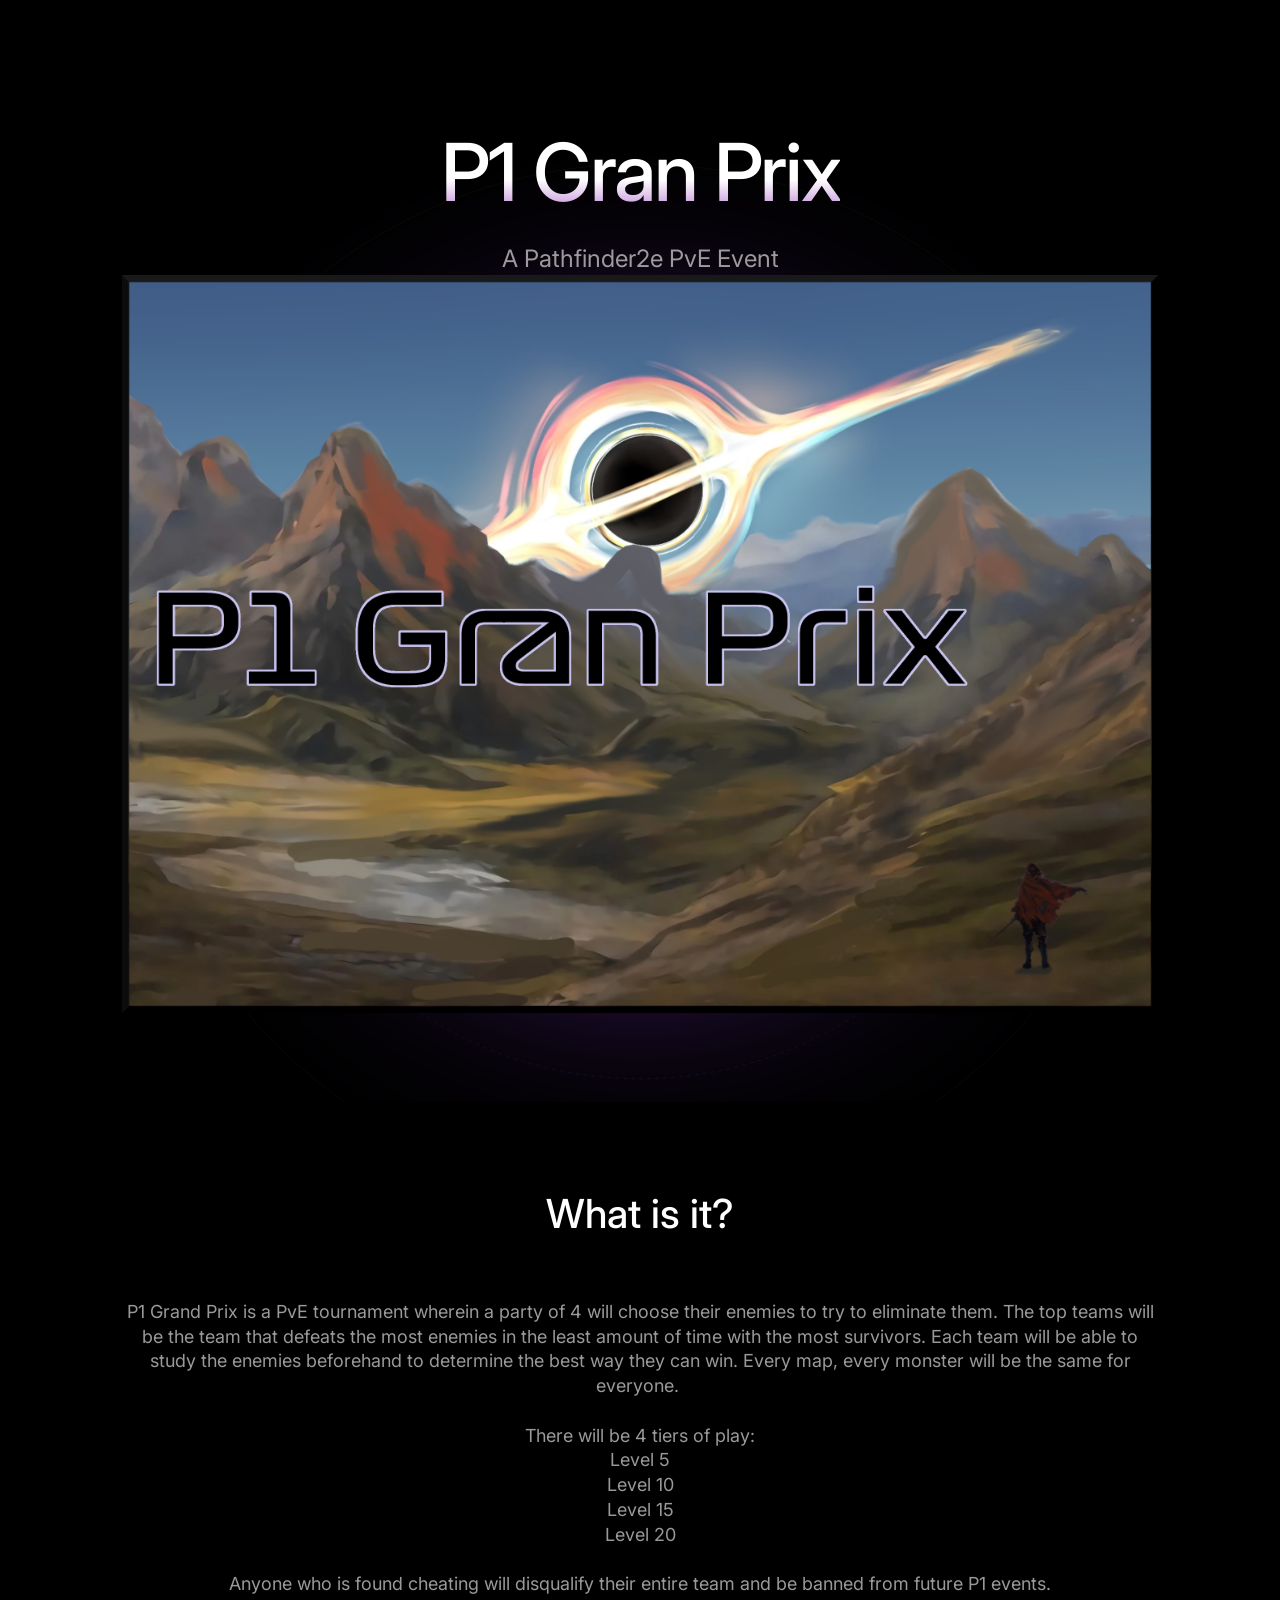
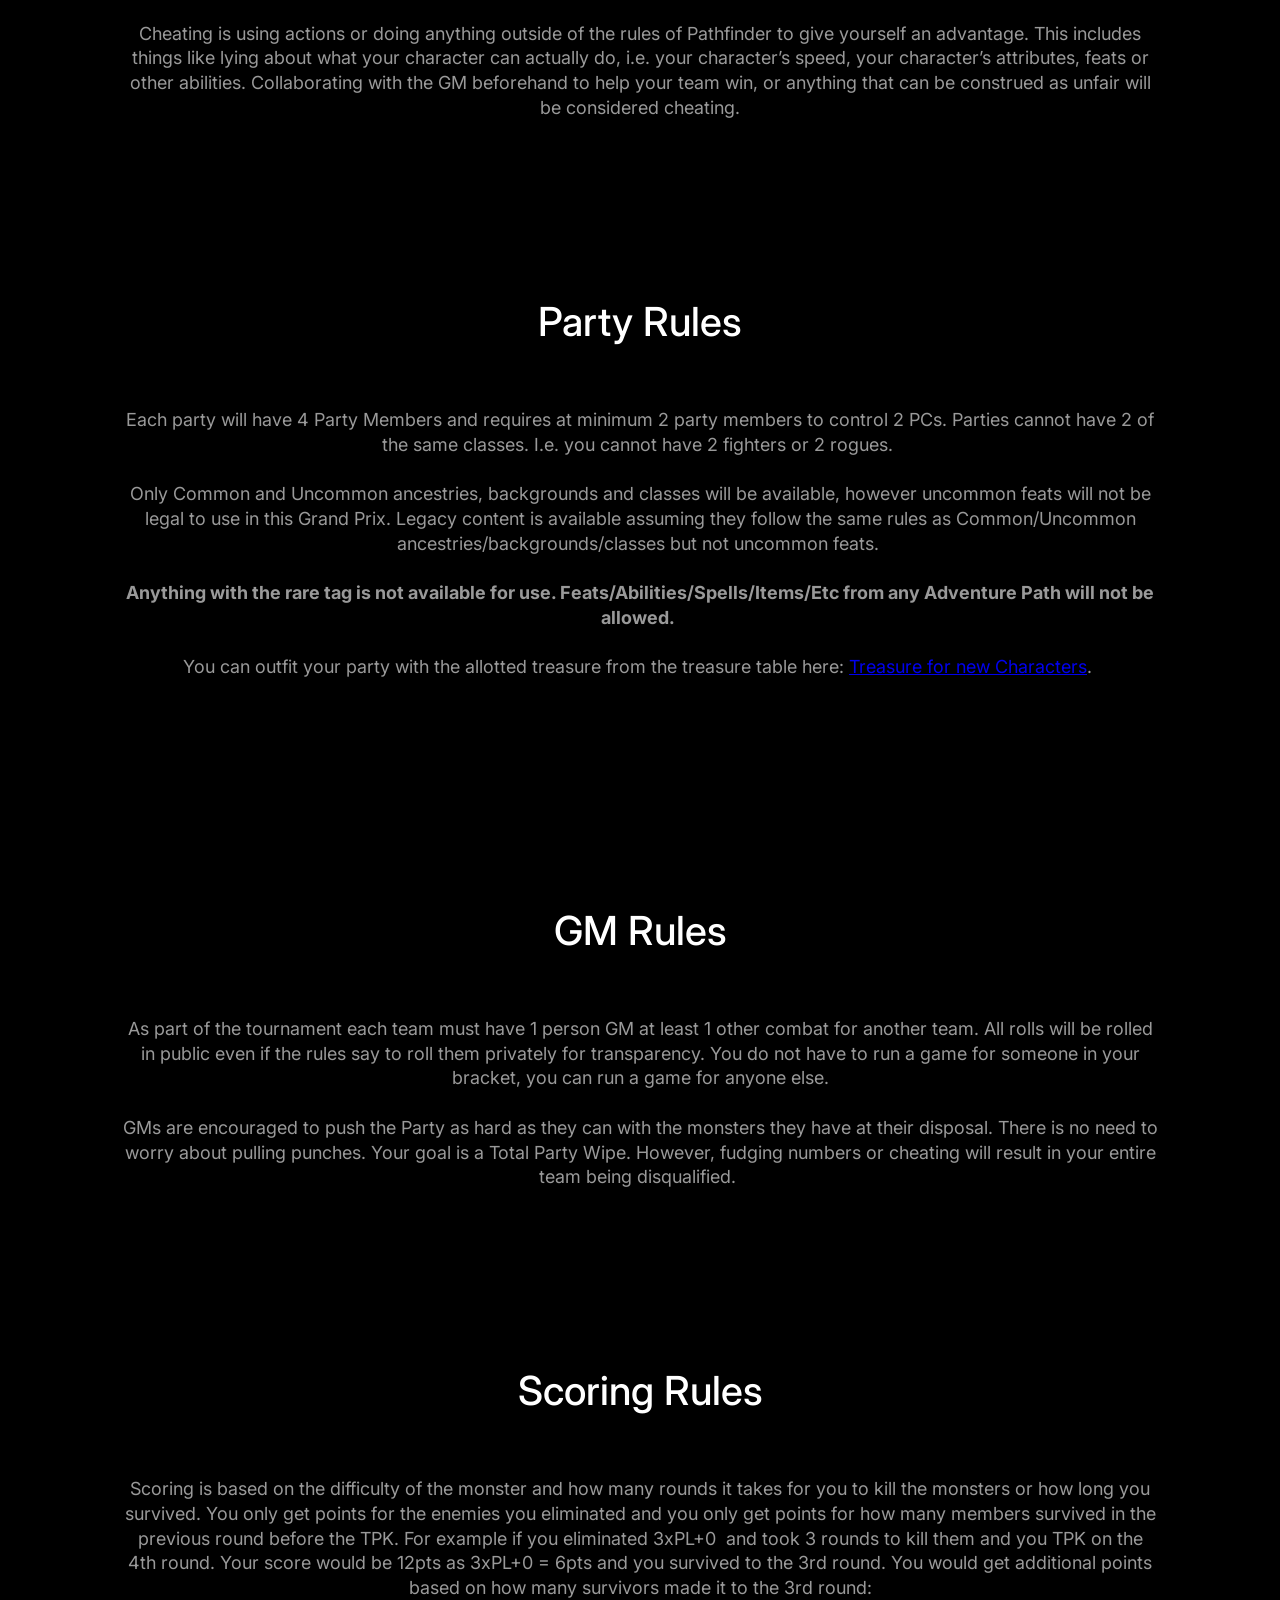
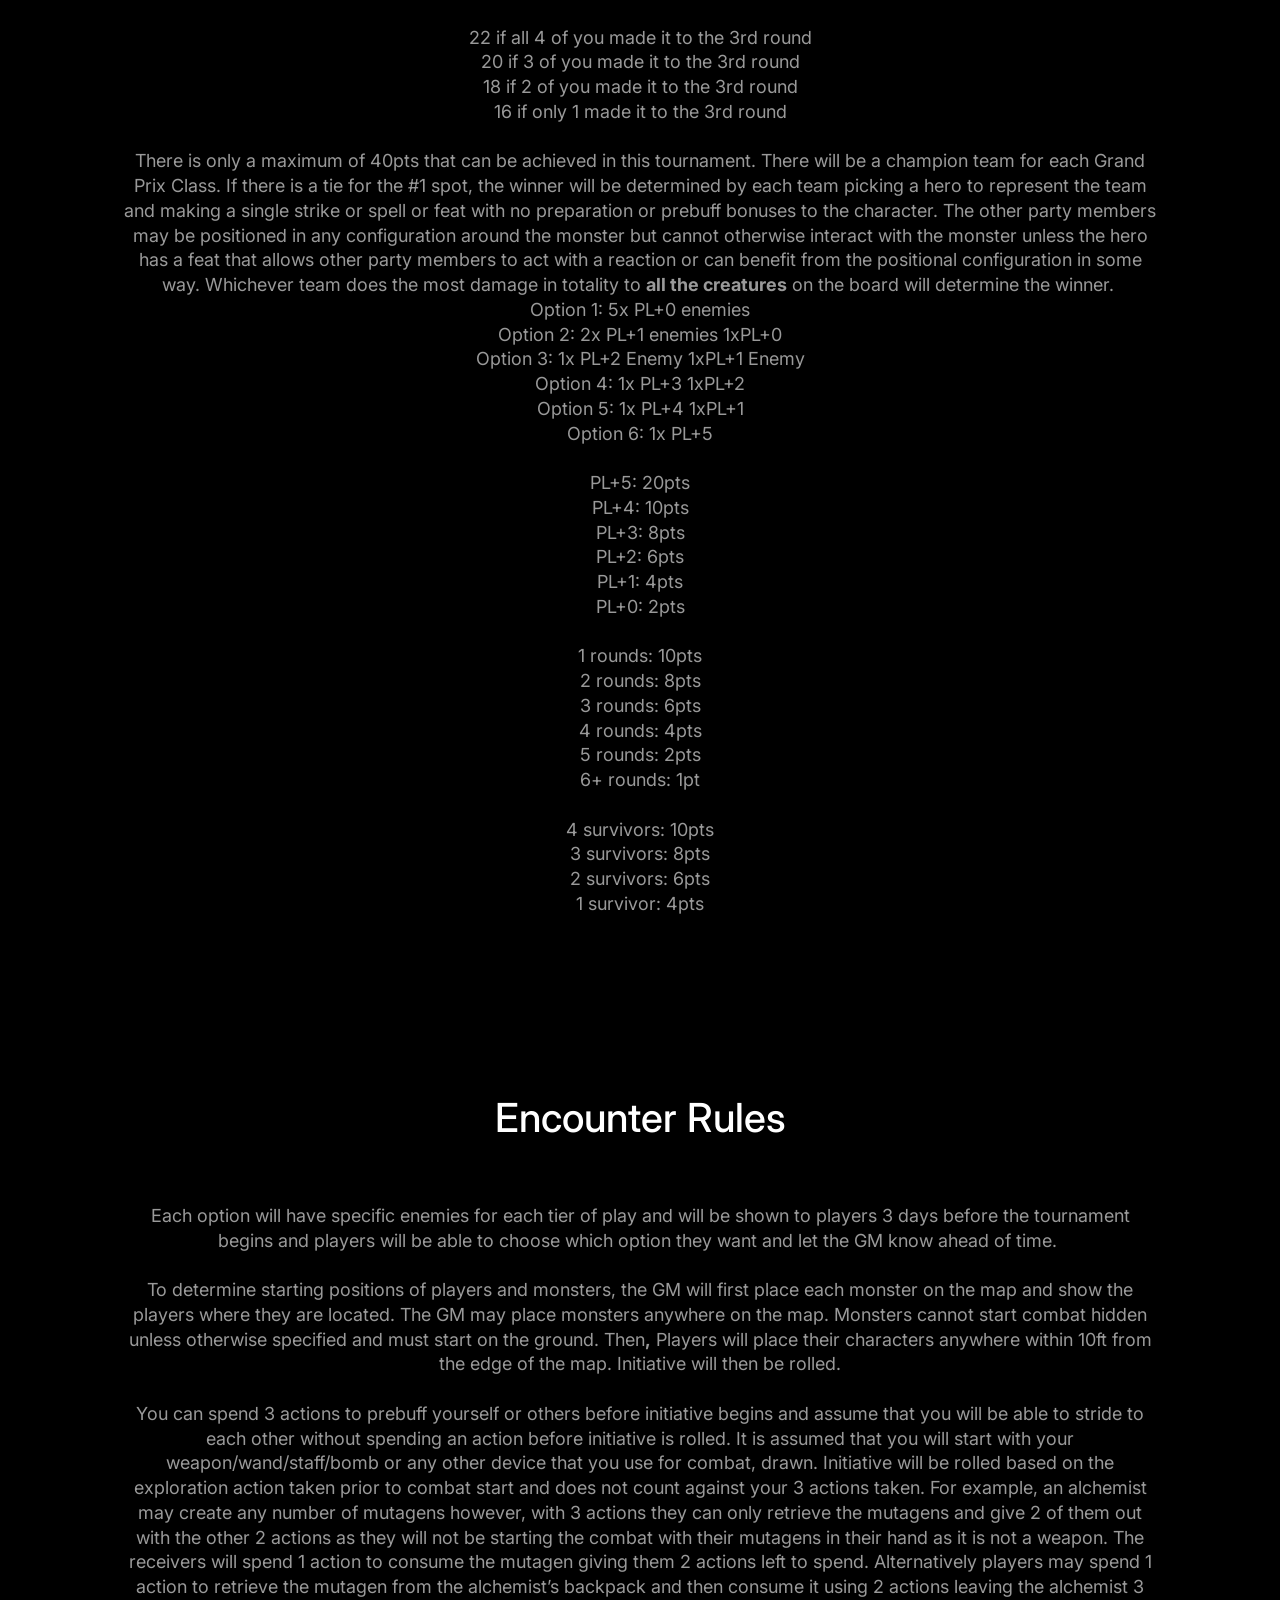
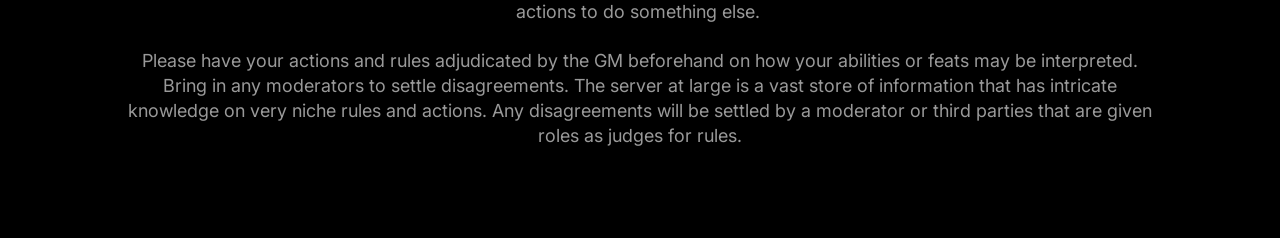
==== index.html @ 89c0624e "Add files via upload" ====
<!doctype html>
<html
  lang="en"
  data-ws-project="9b7078dc-49af-4783-a4c2-e20b7708b9e9"
  data-ws-last-published="2026-02-28T06:30:06.940Z"
>
  <head>
    <link
      rel="stylesheet"
      type="text/css"
      href="/assets/static/app_generated_index-6937cd5a.LAqv7QT4.css"
    />
    <meta charset="UTF-8" />
    <meta name="viewport" content="width=device-width,initial-scale=1" />
    <link
      rel="preload"
      as="image"
      imagesrcset="/assets/p1granprix_Jq52Y9H2MdUSDI9-aSwh1.png 16w, /assets/p1granprix_Jq52Y9H2MdUSDI9-aSwh1.png 32w, /assets/p1granprix_Jq52Y9H2MdUSDI9-aSwh1.png 48w, /assets/p1granprix_Jq52Y9H2MdUSDI9-aSwh1.png 64w, /assets/p1granprix_Jq52Y9H2MdUSDI9-aSwh1.png 96w, /assets/p1granprix_Jq52Y9H2MdUSDI9-aSwh1.png 128w, /assets/p1granprix_Jq52Y9H2MdUSDI9-aSwh1.png 256w, /assets/p1granprix_Jq52Y9H2MdUSDI9-aSwh1.png 384w, /assets/p1granprix_Jq52Y9H2MdUSDI9-aSwh1.png 640w, /assets/p1granprix_Jq52Y9H2MdUSDI9-aSwh1.png 750w, /assets/p1granprix_Jq52Y9H2MdUSDI9-aSwh1.png 828w, /assets/p1granprix_Jq52Y9H2MdUSDI9-aSwh1.png 1080w, /assets/p1granprix_Jq52Y9H2MdUSDI9-aSwh1.png 1200w, /assets/p1granprix_Jq52Y9H2MdUSDI9-aSwh1.png 1920w, /assets/p1granprix_Jq52Y9H2MdUSDI9-aSwh1.png 2048w, /assets/p1granprix_Jq52Y9H2MdUSDI9-aSwh1.png 3840w"
      imagesizes="100vw"
    />
    <link rel="icon" href="/assets/2eLOGO1_nTm5UVI5RXA5_vT5fVY0B.png" />
    <link
      rel="preload"
      href="/assets/Inter-VariableFont_opsz_wght_5pWJ31-T_iPEwHdXmYt6P.ttf"
      as="font"
      crossorigin="anonymous"
    />
    <link
      rel="preload"
      href="/assets/Group_1_3Lze2enBpFNP3rVOtd0Yp.svg"
      as="image"
    />
    <meta property="og:url" content="https://url/" />
    <meta property="og:title" content="Boost your rankings with AI." />
    <meta property="og:type" content="website" />
    <meta
      name="description"
      content="Elevate your site’s visibility effortlessly with AI, where smart technology meets user-friendly SEO tools."
    />
    <meta
      property="og:description"
      content="Elevate your site’s visibility effortlessly with AI, where smart technology meets user-friendly SEO tools."
    />
    <meta
      property="og:image"
      content="/assets/p1granprix_Jq52Y9H2MdUSDI9-aSwh1.png"
    />
    <meta property="twitter:card" content="summary_large_image" />
    <title>Boost your rankings with AI.</title>
  </head>
  <body class="w-body">
    <div class="w-box">
      <div style="display: contents">
        <div style="display: contents">
          <div class="w-html-embed">
            <style>
              /* So we don't need to add a token to every paragraph to remove margin. */
              p {
                margin: 0;
              }

              /* * {
                /* Make links scroll to their sections smoothly. */
                scroll-behavior: smooth;
              } */
            </style>
          </div>
          <div class="w-html-embed">
            <style>
              :root {
                --ani-duration: var(--duration-default, 0.2s);
                --ani-delay: 0s;
                --ani-slide-offset: 20%;
                --ani-zoom-in-scale: 1;
                --ani-zoom-out-scale: 0.85;
                --ani-flip-rotate: 30deg;
                --ani-easing: var(--easing-default, ease);
                --ani-fill-mode: forwards;
              }
              [data-ani]:not([data-ani-children]),
              [data-ani-children]:not([data-ani-progress]) > * {
                animation-duration: var(--ani-duration);
                animation-delay: var(--ani-delay);
                animation-timing-function: var(--ani-easing);
                animation-fill-mode: var(--ani-fill-mode);
                opacity: 0;
              }
              [data-ani-progress]:not([data-ani-children]),
              [data-ani-children]:not([data-ani]) > * {
                transition-property: opacity, transform;
                transition-duration: var(--ani-duration);
                transition-timing-function: var(--ani-easing);
                opacity: 0;
              }
              @keyframes fadeIn {
                from {
                  opacity: 0;
                }
                to {
                  opacity: 1;
                }
              }
              @keyframes fadeOut {
                from {
                  opacity: 1;
                }
                to {
                  opacity: 0;
                }
              }
              [data-ani-children][data-ani="fade"] > .in,
              [data-ani="fade"]:where(
                  .in:not([data-state]),
                  [data-state$="open"],
                  [data-state="active"]
                ) {
                animation-name: fadeIn;
              }
              [data-ani-children][data-ani="fade"] > .out,
              [data-ani="fade"]:where(
                  .out:not([data-state]),
                  [data-state="closed"],
                  [data-state="inactive"]
                ) {
                animation-name: fadeOut;
              }
              @keyframes slideIn {
                from {
                  opacity: 0;
                  translate: var(--ani-slide-transform);
                }
                to {
                  opacity: 1;
                  translate: none;
                }
              }
              @keyframes slideOut {
                from {
                  opacity: 1;
                  translate: none;
                }
                to {
                  opacity: 0;
                  translate: var(--ani-slide-transform);
                }
              }
              [data-ani-children][data-ani|="slide"] > .in,
              [data-ani|="slide"]:where(
                  .in:not([data-state]),
                  [data-state$="open"],
                  [data-state="active"]
                ) {
                animation-name: slideIn;
              }
              [data-ani-children][data-ani|="slide"] > .out,
              [data-ani|="slide"]:where(
                  .out:not([data-state]),
                  [data-state="closed"],
                  [data-state="inactive"]
                ) {
                animation-name: slideOut;
              }
              [data-ani="slide-up"] {
                --ani-slide-transform: 0 var(--ani-slide-offset);
              }
              [data-ani="slide-down"] {
                --ani-slide-transform: 0 calc(-1 * var(--ani-slide-offset));
              }
              [data-ani="slide-left"] {
                --ani-slide-transform: var(--ani-slide-offset);
              }
              [data-ani="slide-right"] {
                --ani-slide-transform: calc(-1 * var(--ani-slide-offset));
              }
              @keyframes zoomIn {
                from {
                  opacity: 0;
                  scale: var(--ani-zoom-out-scale);
                }
                to {
                  opacity: 1;
                  scale: 1;
                }
              }
              @keyframes zoomOut {
                from {
                  opacity: 1;
                  scale: 1;
                }
                to {
                  opacity: 0;
                  scale: var(--ani-zoom-in-scale);
                }
              }
              [data-ani-children][data-ani="zoom"] > .in,
              [data-ani|="zoom"]:where(
                  .in:not([data-state]),
                  [data-state$="open"],
                  [data-state="active"]
                ) {
                animation-name: zoomIn;
              }
              [data-ani-children][data-ani="zoom"] > .out,
              [data-ani|="zoom"]:where(
                  .out:not([data-state]),
                  [data-state="closed"],
                  [data-state="inactive"]
                ) {
                animation-name: zoomOut;
              }
              [data-ani-children][data-ani-progress="zoom"] > *,
              [data-ani-progress="zoom"]:not([data-ani-children]) {
                transform: scale(var(--ani-zoom-out-scale));
              }
              @keyframes flipInY {
                from {
                  rotate: y var(--ani-flip-rotate);
                  perspective: 2000px;
                  opacity: 0;
                }
                to {
                  rotate: y 0;
                  opacity: 1;
                }
              }
              @keyframes flipOutY {
                from {
                  rotate: y 0;
                  opacity: 1;
                }
                to {
                  perspective: 2000px;
                  rotate: y var(--ani-flip-rotate);
                  opacity: 0;
                }
              }
              @keyframes flipInX {
                from {
                  perspective: 2000px;
                  rotate: x var(--ani-flip-rotate);
                  opacity: 0;
                }
                to {
                  rotate: x 0;
                  opacity: 1;
                }
              }
              @keyframes flipOutX {
                from {
                  rotate: x 0;
                  opacity: 1;
                }
                to {
                  perspective: 2000px;
                  rotate: x var(--ani-flip-rotate);
                  opacity: 0;
                }
              }
              [data-ani-children][data-ani="flip-y"] > .in,
              [data-ani="flip-y"]:where(
                  .in:not([data-state]),
                  [data-state$="open"],
                  [data-state="active"]
                ) {
                animation-name: flipInY;
              }
              [data-ani-children][data-ani="flip-x"] > .in,
              [data-ani="flip-x"]:where(
                  .in:not([data-state]),
                  [data-state$="open"],
                  [data-state="active"]
                ) {
                animation-name: flipInX;
              }
              [data-ani-children][data-ani="flip-y"] > .out,
              [data-ani="flip-y"]:where(
                  .out:not([data-state]),
                  [data-state="closed"],
                  [data-state="inactive"]
                ) {
                animation-name: flipOutY;
              }
              [data-ani-children][data-ani="flip-x"] > .out,
              [data-ani="flip-x"]:where(
                  .out:not([data-state]),
                  [data-state="closed"],
                  [data-state="inactive"]
                ) {
                animation-name: flipOutX;
              }
              @keyframes expandDown {
                from {
                  height: 0;
                }
                to {
                  height: var(--newHeight);
                }
              }
              @keyframes expandUp {
                from {
                  height: var(--newHeight);
                }
                to {
                  height: 0;
                }
              }
              [data-ani="expand"],
              [data-ani="expand"][data-state="open"],
              [data-ani="expand"].in {
                --newHeight: var(
                  --custom-height,
                  var(
                    --radix-accordion-content-height,
                    var(--radix-collapsible-content-height, 100%)
                  )
                );
                overflow: hidden;
                opacity: 1;
              }
              [data-ani-children][data-ani="expand"] > .in,
              [data-ani="expand"]:where(
                  .in:not([data-state]),
                  [data-state$="open"],
                  [data-state="active"]
                ) {
                animation: expandDown var(--ani-duration) var(--ani-easing);
              }
              [data-ani-children][data-ani="expand"] > .out,
              [data-ani="expand"]:where(
                  .out:not([data-state]),
                  [data-state="closed"],
                  [data-state="inactive"]
                ) {
                animation: expandUp var(--ani-duration) var(--ani-easing);
              }
              @media (prefers-reduced-motion: reduce) {
                [data-ani]:not([data-ani-children]),
                [data-ani-progress]:not([data-ani-children]),
                [data-ani-children] > * {
                  opacity: 1;
                  transform: none;
                  animation: none;
                  rotate: none;
                  scale: none;
                  translate: none;
                }
              }
            </style>
          </div>
        </div>
      </div>
      <main class="w-box">
        <section
          class="w-box ch3bbj5 c1mzb2kd c1030opg c1cozyp5 crv1a4t cbrrmm8 cuo9dm5 c5egcmi cxz9xjl c1dz3al c1cl2zap c8qdjaz c1uc2zh c1l8rbde cq8dnu3 cth1c7d"
        >
          <div
            class="w-box c1357293 c9jnjeu czr2pxy c155uc7w cry9bxc c1lfjoq7 c1778y6x c1wt8a7g ceu66s9 c12ae6v5 c1fd0kk1 c11gzs80"
          >
            <div
              class="w-box cry9bxc c1lfjoq7 ct8c5y2 c10zkoym c1qyy4dh c1wt8a7g"
            >
              <h1
                class="w-heading c11nr3ex cy1haag c32myit cwrra4i c4rpps8 c1d23h5a cnu4kgu c1yb3n9o cbrrmm8 cuo9dm5 c40zsbj c13cx24t c1my01bv c8itdy4 c74kosi c1qom380 c1357293 c9jnjeu c1dhz37v c1xzir7e"
              >
                P1 Gran Prix
              </h1>
              <p
                class="w-paragraph c16xpvrq c1qom380 c3fmn7t c1357293 c9jnjeu czt9u4x c1dhz37v"
              >
                A Pathfinder2e PvE Event
              </p>
            </div>
            <div class="w-box">
              <img
                alt=""
                width="2560"
                height="1822"
                src="/assets/p1granprix_Jq52Y9H2MdUSDI9-aSwh1.png"
                class="w-image"
                sizes="100vw"
                srcset="
                  /assets/p1granprix_Jq52Y9H2MdUSDI9-aSwh1.png   16w,
                  /assets/p1granprix_Jq52Y9H2MdUSDI9-aSwh1.png   32w,
                  /assets/p1granprix_Jq52Y9H2MdUSDI9-aSwh1.png   48w,
                  /assets/p1granprix_Jq52Y9H2MdUSDI9-aSwh1.png   64w,
                  /assets/p1granprix_Jq52Y9H2MdUSDI9-aSwh1.png   96w,
                  /assets/p1granprix_Jq52Y9H2MdUSDI9-aSwh1.png  128w,
                  /assets/p1granprix_Jq52Y9H2MdUSDI9-aSwh1.png  256w,
                  /assets/p1granprix_Jq52Y9H2MdUSDI9-aSwh1.png  384w,
                  /assets/p1granprix_Jq52Y9H2MdUSDI9-aSwh1.png  640w,
                  /assets/p1granprix_Jq52Y9H2MdUSDI9-aSwh1.png  750w,
                  /assets/p1granprix_Jq52Y9H2MdUSDI9-aSwh1.png  828w,
                  /assets/p1granprix_Jq52Y9H2MdUSDI9-aSwh1.png 1080w,
                  /assets/p1granprix_Jq52Y9H2MdUSDI9-aSwh1.png 1200w,
                  /assets/p1granprix_Jq52Y9H2MdUSDI9-aSwh1.png 1920w,
                  /assets/p1granprix_Jq52Y9H2MdUSDI9-aSwh1.png 2048w,
                  /assets/p1granprix_Jq52Y9H2MdUSDI9-aSwh1.png 3840w
                "
                decoding="async"
                loading="eager"
              />
            </div>
          </div>
        </section>
        <section class="w-box cna0hdz c1mzb2kd">
          <div
            class="w-box c1357293 c9jnjeu czr2pxy c155uc7w cry9bxc c1lfjoq7 c1778y6x c1wt8a7g c1s46o9r cdczzub c1fd0kk1 c11gzs80"
          >
            <h2
              class="w-heading c1dxq9cf cy1haag c32myit cwrra4i c12y6bqh c1mpwk4w c74kosi c1qom380 c1357293 c9jnjeu c1dhz37v"
            >
              What is it?
            </h2>
            <p class="w-element c1qom380 c10psnxv c6k8nt0 c1xtx0lt c14r73oo">
              P1 Grand Prix is a PvE tournament wherein a party of 4 will choose
              their enemies to try to eliminate them. The top teams will be the
              team that defeats the most enemies in the least amount of time
              with the most survivors. Each team will be able to study the
              enemies beforehand to determine the best way they can win. Every
              map, every monster will be the same for everyone. <br /><br />There
              will be 4 tiers of play:<br />Level 5<br />Level 10<br />Level
              15<br />Level 20<br /><br />Anyone who is found cheating will
              disqualify their entire team and be banned from future P1
              events.<br /><br />Cheating is using actions or doing anything
              outside of the rules of Pathfinder to give yourself an advantage.
              This includes things like lying about what your character can
              actually do, i.e. your character’s speed, your character’s
              attributes, feats or other abilities. Collaborating with the GM
              beforehand to help your team win, or anything that can be
              construed as unfair will be considered cheating.<br />
            </p>
          </div>
        </section>
        <section class="w-box cna0hdz c1mzb2kd">
          <div
            class="w-box c1357293 c9jnjeu czr2pxy c155uc7w cry9bxc c1lfjoq7 c1778y6x c1wt8a7g c1s46o9r cdczzub c1fd0kk1 c11gzs80"
          >
            <h2
              class="w-heading c1dxq9cf cy1haag c32myit cwrra4i c12y6bqh c1mpwk4w c74kosi c1qom380 c1357293 c9jnjeu c1dhz37v"
            >
              Party Rules
            </h2>
            <p class="w-element c1qom380 c10psnxv c6k8nt0 c1xtx0lt c14r73oo">
              Each party will have 4 Party Members and requires at minimum 2
              party members to control 2 PCs. Parties cannot have 2 of the same
              classes. I.e. you cannot have 2 fighters or 2 rogues.
              <br /><br />Only Common and Uncommon ancestries, backgrounds and
              classes will be available, however uncommon feats will not be
              legal to use in this Grand Prix. Legacy content is available
              assuming they follow the same rules as Common/Uncommon
              ancestries/backgrounds/classes but not uncommon feats. <br /><br /><b
                class="w-element"
                >Anything with the rare tag is not available for use.
                Feats/Abilities/Spells/Items/Etc from any Adventure Path will
                not be allowed. </b
              ><br /><br />You can outfit your party with the allotted treasure
              from the treasure table here:
              <a
                href="https://2e.aonprd.com/Rules.aspx?ID=2662"
                class="w-element"
                >Treasure for new Characters</a
              >. <br /><br /><br />
            </p>
          </div>
        </section>
        <section class="w-box cna0hdz c1mzb2kd">
          <div
            class="w-box c1357293 c9jnjeu czr2pxy c155uc7w cry9bxc c1lfjoq7 c1778y6x c1wt8a7g c1s46o9r cdczzub c1fd0kk1 c11gzs80"
          >
            <h2
              class="w-heading c1dxq9cf cy1haag c32myit cwrra4i c12y6bqh c1mpwk4w c74kosi c1qom380 c1357293 c9jnjeu c1dhz37v"
            >
              GM Rules
            </h2>
            <p class="w-element c1qom380 c10psnxv c6k8nt0 c1xtx0lt c14r73oo">
              As part of the tournament each team must have 1 person GM at least
              1 other combat for another team. All rolls will be rolled in
              public even if the rules say to roll them privately for
              transparency. You do not have to run a game for someone in your
              bracket, you can run a game for anyone else.<br /><br />GMs are
              encouraged to push the Party as hard as they can with the monsters
              they have at their disposal. There is no need to worry about
              pulling punches. Your goal is a Total Party Wipe. However, fudging
              numbers or cheating will result in your entire team being
              disqualified. 
            </p>
          </div>
        </section>
        <section class="w-box cna0hdz c1mzb2kd">
          <div
            class="w-box c1357293 c9jnjeu czr2pxy c155uc7w cry9bxc c1lfjoq7 c1778y6x c1wt8a7g c1s46o9r cdczzub c1fd0kk1 c11gzs80"
          >
            <h2
              class="w-heading c1dxq9cf cy1haag c32myit cwrra4i c12y6bqh c1mpwk4w c74kosi c1qom380 c1357293 c9jnjeu c1dhz37v"
            >
              Scoring Rules
            </h2>
            <p class="w-element c1qom380 c10psnxv c6k8nt0 c1xtx0lt c14r73oo">
              Scoring is based on the difficulty of the monster and how many
              rounds it takes for you to kill the monsters or how long you
              survived. You only get points for the enemies you eliminated and
              you only get points for how many members survived in the previous
              round before the TPK. For example if you eliminated 3xPL+0  and
              took 3 rounds to kill them and you TPK on the 4th round. Your
              score would be 12pts as 3xPL+0 = 6pts and you survived to the 3rd
              round. You would get additional points based on how many survivors
              made it to the 3rd round:<br /><br />22 if all 4 of you made it to
              the 3rd round<br />20 if 3 of you made it to the 3rd round<br />18
              if 2 of you made it to the 3rd round<br />16 if only 1 made it to
              the 3rd round<br /><br />There is only a maximum of 40pts that can
              be achieved in this tournament. There will be a champion team for
              each Grand Prix Class. If there is a tie for the #1 spot, the
              winner will be determined by each team picking a hero to represent
              the team and making a single strike or spell or feat with no
              preparation or prebuff bonuses to the character. The other party
              members may be positioned in any configuration around the monster
              but cannot otherwise interact with the monster unless the hero has
              a feat that allows other party members to act with a reaction or
              can benefit from the positional configuration in some way.
              Whichever team does the most damage in totality to
              <b class="w-element">all the creatures</b> on the board will
              determine the winner. <br />Option 1: 5x PL+0 enemies<br />Option
              2: 2x PL+1 enemies 1xPL+0<br />Option 3: 1x PL+2 Enemy 1xPL+1
              Enemy<br />Option 4: 1x PL+3 1xPL+2<br />Option 5: 1x PL+4
              1xPL+1<br />Option 6: 1x PL+5<br /><br />PL+5: 20pts<br />PL+4:
              10pts<br />PL+3: 8pts<br />PL+2: 6pts<br />PL+1: 4pts<br />PL+0:
              2pts<br /><br />1 rounds: 10pts<br />2 rounds: 8pts<br />3 rounds:
              6pts<br />4 rounds: 4pts<br />5 rounds: 2pts<br />6+ rounds:
              1pt<br /><br />4 survivors: 10pts<br />3 survivors: 8pts<br />2
              survivors: 6pts<br />1 survivor: 4pts
            </p>
          </div>
        </section>
        <section class="w-box cna0hdz c1mzb2kd">
          <div
            class="w-box c1357293 c9jnjeu czr2pxy c155uc7w cry9bxc c1lfjoq7 c1778y6x c1wt8a7g c1s46o9r cdczzub c1fd0kk1 c11gzs80"
          >
            <h2
              class="w-heading c1dxq9cf cy1haag c32myit cwrra4i c12y6bqh c1mpwk4w c74kosi c1qom380 c1357293 c9jnjeu c1dhz37v"
            >
              Encounter Rules
            </h2>
            <p class="w-element c1qom380 c10psnxv c6k8nt0 c1xtx0lt c14r73oo">
              Each option will have specific enemies for each tier of play and
              will be shown to players 3 days before the tournament begins and
              players will be able to choose which option they want and let the
              GM know ahead of time. <br /><br />To determine starting positions
              of players and monsters, the GM will first place each monster on
              the map and show the players where they are located. The GM may
              place monsters anywhere on the map. Monsters cannot start combat
              hidden unless otherwise specified and must start on the ground.
              Then<b class="w-element">,</b> Players will place their characters
              anywhere within 10ft from the edge of the map. Initiative will
              then be rolled.<br /><br />You can spend 3 actions to prebuff
              yourself or others before initiative begins and assume that you
              will be able to stride to each other without spending an action
              before initiative is rolled. It is assumed that you will start
              with your weapon/wand/staff/bomb or any other device that you use
              for combat, drawn. Initiative will be rolled based on the
              exploration action taken prior to combat start and does not count
              against your 3 actions taken. For example, an alchemist may create
              any number of mutagens however, with 3 actions they can only
              retrieve the mutagens and give 2 of them out with the other 2
              actions as they will not be starting the combat with their
              mutagens in their hand as it is not a weapon. The receivers will
              spend 1 action to consume the mutagen giving them 2 actions left
              to spend. Alternatively players may spend 1 action to retrieve the
              mutagen from the alchemist’s backpack and then consume it using 2
              actions leaving the alchemist 3 actions to do something else. <br /><br />Please
              have your actions and rules adjudicated by the GM beforehand on
              how your abilities or feats may be interpreted. Bring in any
              moderators to settle disagreements. The server at large is a vast
              store of information that has intricate knowledge on very niche
              rules and actions. Any disagreements will be settled by a
              moderator or third parties that are given roles as judges for
              rules.
            </p>
          </div>
        </section>
      </main>
      <div style="display: block"></div>
    </div>
    <script id="vike_pageContext" type="application/json">
      {
        "_urlRewrite": null,
        "pageId": "/pages/index",
        "routeParams": {},
        "data": {
          "url": "https://url/",
          "system": {
            "params": {},
            "search": {},
            "origin": "https://url",
            "pathname": "/"
          },
          "resources": {},
          "pageMeta": {
            "title": "Boost your rankings with AI.",
            "description": "Elevate your site’s visibility effortlessly with AI, where smart technology meets user-friendly SEO tools.",
            "excludePageFromSearch": false,
            "language": "!undefined",
            "socialImageAssetName": "p1granprix_Jq52Y9H2MdUSDI9-aSwh1.png",
            "socialImageUrl": "!undefined",
            "status": "!undefined",
            "redirect": "!undefined",
            "custom": []
          }
        }
      }
    </script>
    <script id="vike_globalContext" type="application/json">
      {}
    </script>
    <script
      src="/assets/entries/entry-server-routing.B5w7tuIS.js"
      type="module"
      async
    ></script>
    <link
      rel="modulepreload"
      href="/assets/entries/pages_index.CTut_amh.js"
      as="script"
      type="text/javascript"
    /><link
      rel="modulepreload"
      href="/assets/chunks/chunk-CsO5hrdD.js"
      as="script"
      type="text/javascript"
    /><link
      rel="modulepreload"
      href="/assets/chunks/chunk-Cp-t0S-U.js"
      as="script"
      type="text/javascript"
    />
  </body>
</html>
---- assets/static/app_generated_index-6937cd5a.LAqv7QT4.css ----
@font-face{font-family:Inter;font-style:normal;font-weight:100 900;font-display:swap;src:url(/assets/Inter-VariableFont_opsz_wght_5pWJ31-T_iPEwHdXmYt6P.ttf) format("truetype")}@layer presets{:root{display:grid;min-height:100%;font-family:Arial,Roboto,sans-serif;font-size:16px;line-height:1.2;white-space:pre-wrap;white-space-collapse:preserve}a.w-element{box-sizing:border-box}b.w-element{font-weight:700;box-sizing:border-box}p.w-element{box-sizing:border-box}body.w-body{box-sizing:border-box;-webkit-font-smoothing:antialiased;-moz-osx-font-smoothing:grayscale;margin:0}div.w-html-embed{display:contents;white-space:normal;white-space-collapse:collapse}div.w-box{box-sizing:border-box}main.w-box{box-sizing:border-box}nav.w-box{box-sizing:border-box}section.w-box{box-sizing:border-box}h1.w-heading,h2.w-heading,h3.w-heading,p.w-paragraph{box-sizing:border-box}img.w-image{box-sizing:border-box;max-width:100%;display:block;height:auto}div.w-text{box-sizing:border-box;min-height:1em}a.w-rich-text-link{box-sizing:border-box;display:inline-block}code.w-code-text{font-family:ui-monospace,SFMono-Regular,Consolas,Liberation Mono,Menlo,monospace;font-size:1em;box-sizing:border-box;display:block;padding-left:.2em;padding-right:.2em;background-color:#eee;white-space:pre-wrap;white-space-collapse:preserve}ol.w-list{box-sizing:border-box;margin-top:0;margin-bottom:10px;padding-left:40px}li.w-list-item,span.w-text-1{box-sizing:border-box}blockquote.w-blockquote{margin:0 0 10px;padding:10px 20px;border-left:5px solid rgb(226 226 226 / 1)}hr.w-separator{height:1px;color:inherit;box-sizing:border-box;background-color:gray;border-top-style:none;border-right-style:none;border-left-style:none;border-bottom-style:none}a.w-link{box-sizing:border-box;display:inline-block}div.w-accordion,div.w-item{box-sizing:border-box}h3.w-item-header{box-sizing:border-box;margin-top:0;margin-bottom:0}button.w-item-trigger{font-family:inherit;font-size:100%;line-height:1.15;box-sizing:border-box;text-transform:none;background-color:transparent;background-image:none;border:0px solid rgb(226 232 240 / 1);margin:0;padding:0}div.w-item-content,form.w-webhook-form,label.w-label{box-sizing:border-box}input.w-text-input{font-family:inherit;font-size:100%;line-height:1.15;box-sizing:border-box;border-top-style:solid;border-right-style:solid;border-bottom-style:solid;border-left-style:solid;display:block;margin:0}textarea.w-text-area{font-family:inherit;font-size:100%;line-height:1.15;box-sizing:border-box;border-top-style:solid;border-right-style:solid;border-bottom-style:solid;border-left-style:solid;resize:none;display:block;margin:0}button.w-button{font-family:inherit;font-size:100%;line-height:1.15;box-sizing:border-box;border-top-style:solid;border-right-style:solid;border-bottom-style:solid;border-left-style:solid;text-transform:none;margin:0}div.w-dialog-overlay,div.w-dialog-content{box-sizing:border-box}button.w-close-button{background-color:transparent;background-image:none;font-family:inherit;font-size:100%;line-height:1.15;box-sizing:border-box;text-transform:none;border:0px solid rgb(226 232 240 / 1);margin:0;padding:0}}@media all{:root{--font-lineheight-00: .95;--font-lineheight-0: 1.1;--font-lineheight-1: 1.25;--font-lineheight-2: 1.375;--font-lineheight-3: 1.5;--font-lineheight-4: 1.75;--font-lineheight-5: 2;--font-letterspacing-0: -2px;--font-letterspacing-1: .025em;--font-letterspacing-2: .05em;--font-letterspacing-3: .075em;--font-letterspacing-4: .15em;--font-letterspacing-5: .5em;--font-letterspacing-6: .75em;--font-letterspacing-7: 1em;--font-size-00: .5rem;--font-size-0: .75rem;--font-size-1: 1rem;--font-size-2: 1.1rem;--font-size-3: 1.25rem;--font-size-4: 1.5rem;--font-size-5: 2rem;--font-size-6: 2.5rem;--font-size-7: 3rem;--font-size-8: 3.5rem;--font-size-fluid-0: clamp(.85rem,2vw,1.125rem);--font-size-fluid-1: clamp(1.25rem,4vw,1.5rem);--font-size-fluid-2: clamp(1.5rem,6vw,2.5rem);--font-size-fluid-3: clamp(2rem,9vw,5rem);--size-000: -.5rem;--size-00: -.25rem;--size-1: .25rem;--size-2: .5rem;--size-3: 1rem;--size-4: 1.25rem;--size-5: 1.5rem;--size-6: 1.75rem;--size-7: 2rem;--size-8: 3rem;--size-9: 4rem;--size-10: 5rem;--size-11: 7.5rem;--size-12: 10rem;--size-13: 15rem;--size-14: 20rem;--size-15: 30rem;--size-px-000: -8px;--size-px-00: -4px;--size-px-1: 4px;--size-px-2: 8px;--size-px-3: 16px;--size-px-4: 20px;--size-px-5: 24px;--size-px-6: 28px;--size-px-7: 32px;--size-px-8: 48px;--size-px-9: 64px;--size-px-10: 80px;--size-px-11: 120px;--size-px-12: 160px;--size-px-13: 240px;--size-px-14: 320px;--size-px-15: 480px;--size-fluid-1: clamp(.5rem,1vw,1rem);--size-fluid-2: clamp(1rem,2vw,1.5rem);--size-fluid-3: clamp(1.5rem,3vw,2rem);--size-fluid-4: clamp(2rem,4vw,3rem);--size-fluid-5: clamp(4rem,5vw,5rem);--size-fluid-6: clamp(5rem,7vw,7.5rem);--size-fluid-7: clamp(7.5rem,10vw,10rem);--size-fluid-8: clamp(10rem,20vw,15rem);--size-fluid-9: clamp(15rem,30vw,20rem);--size-fluid-10: clamp(20rem,40vw,30rem);--size-content-1: 20ch;--size-content-2: 45ch;--size-content-3: 60ch;--size-header-1: 20ch;--size-header-2: 25ch;--size-header-3: 35ch;--size-xxs: 240px;--size-xs: 360px;--size-sm: 480px;--size-md: 768px;--size-lg: 1100px;--size-xl: 1440px;--size-xxl: 1920px;--size-relative-000: -.5ch;--size-relative-00: -.25ch;--size-relative-1: .25ch;--size-relative-2: .5ch;--size-relative-3: 1ch;--size-relative-4: 1.25ch;--size-relative-5: 1.5ch;--size-relative-6: 1.75ch;--size-relative-7: 2ch;--size-relative-8: 3ch;--size-relative-9: 4ch;--size-relative-10: 5ch;--size-relative-11: 7.5ch;--size-relative-12: 10ch;--size-relative-13: 15ch;--size-relative-14: 20ch;--size-relative-15: 30ch;--ease-1: cubic-bezier(.25,0,.5,1);--ease-2: cubic-bezier(.25,0,.4,1);--ease-3: cubic-bezier(.25,0,.3,1);--ease-4: cubic-bezier(.25,0,.2,1);--ease-5: cubic-bezier(.25,0,.1,1);--ease-in-1: cubic-bezier(.25,0,1,1);--ease-in-2: cubic-bezier(.5,0,1,1);--ease-in-3: cubic-bezier(.7,0,1,1);--ease-in-4: cubic-bezier(.9,0,1,1);--ease-in-5: cubic-bezier(1,0,1,1);--ease-out-1: cubic-bezier(0,0,.75,1);--ease-out-2: cubic-bezier(0,0,.5,1);--ease-out-3: cubic-bezier(0,0,.3,1);--ease-out-4: cubic-bezier(0,0,.1,1);--ease-out-5: cubic-bezier(0,0,0,1);--ease-in-out-1: cubic-bezier(.1,0,.9,1);--ease-in-out-2: cubic-bezier(.3,0,.7,1);--ease-in-out-3: cubic-bezier(.5,0,.5,1);--ease-in-out-4: cubic-bezier(.7,0,.3,1);--ease-in-out-5: cubic-bezier(.9,0,.1,1);--ease-elastic-out-1: cubic-bezier(.5,.75,.75,1.25);--ease-elastic-out-2: cubic-bezier(.5,1,.75,1.25);--ease-elastic-out-3: cubic-bezier(.5,1.25,.75,1.25);--ease-elastic-out-4: cubic-bezier(.5,1.5,.75,1.25);--ease-elastic-out-5: cubic-bezier(.5,1.75,.75,1.25);--ease-elastic-in-1: cubic-bezier(.5,-.25,.75,1);--ease-elastic-in-2: cubic-bezier(.5,-.5,.75,1);--ease-elastic-in-3: cubic-bezier(.5,-.75,.75,1);--ease-elastic-in-4: cubic-bezier(.5,-1,.75,1);--ease-elastic-in-5: cubic-bezier(.5,-1.25,.75,1);--ease-elastic-in-out-1: cubic-bezier(.5,-.1,.1,1.5);--ease-elastic-in-out-2: cubic-bezier(.5,-.3,.1,1.5);--ease-elastic-in-out-3: cubic-bezier(.5,-.5,.1,1.5);--ease-elastic-in-out-4: cubic-bezier(.5,-.7,.1,1.5);--ease-elastic-in-out-5: cubic-bezier(.5,-.9,.1,1.5);--ease-step-1: steps(2);--ease-step-2: steps(3);--ease-step-3: steps(4);--ease-step-4: steps(7);--ease-step-5: steps(10);--ease-elastic-1: var(--ease-elastic-out-1);--ease-elastic-2: var(--ease-elastic-out-2);--ease-elastic-3: var(--ease-elastic-out-3);--ease-elastic-4: var(--ease-elastic-out-4);--ease-elastic-5: var(--ease-elastic-out-5);--ease-squish-1: var(--ease-elastic-in-out-1);--ease-squish-2: var(--ease-elastic-in-out-2);--ease-squish-3: var(--ease-elastic-in-out-3);--ease-squish-4: var(--ease-elastic-in-out-4);--ease-squish-5: var(--ease-elastic-in-out-5);--ease-spring-1: linear(0,.006,.025 2.8%,.101 6.1%,.539 18.9%,.721 25.3%,.849 31.5%,.937 38.1%,.968 41.8%,.991 45.7%,1.006 50.1%,1.015 55%,1.017 63.9%,1.001);--ease-spring-2: linear(0,.007,.029 2.2%,.118 4.7%,.625 14.4%,.826 19%,.902,.962,1.008 26.1%,1.041 28.7%,1.064 32.1%,1.07 36%,1.061 40.5%,1.015 53.4%,.999 61.6%,.995 71.2%,1);--ease-spring-3: linear(0,.009,.035 2.1%,.141 4.4%,.723 12.9%,.938 16.7%,1.017,1.077,1.121,1.149 24.3%,1.159,1.163,1.161,1.154 29.9%,1.129 32.8%,1.051 39.6%,1.017 43.1%,.991,.977 51%,.974 53.8%,.975 57.1%,.997 69.8%,1.003 76.9%,1);--ease-spring-4: linear(0,.009,.037 1.7%,.153 3.6%,.776 10.3%,1.001,1.142 16%,1.185,1.209 19%,1.215 19.9% 20.8%,1.199,1.165 25%,1.056 30.3%,1.008 33%,.973,.955 39.2%,.953 41.1%,.957 43.3%,.998 53.3%,1.009 59.1% 63.7%,.998 78.9%,1);--ease-spring-5: linear(0,.01,.04 1.6%,.161 3.3%,.816 9.4%,1.046,1.189 14.4%,1.231,1.254 17%,1.259,1.257 18.6%,1.236,1.194 22.3%,1.057 27%,.999 29.4%,.955 32.1%,.942,.935 34.9%,.933,.939 38.4%,1 47.3%,1.011,1.017 52.6%,1.016 56.4%,1 65.2%,.996 70.2%,1.001 87.2%,1);--ease-bounce-1: linear(0,.004,.016,.035,.063,.098,.141,.191,.25,.316,.391 36.8%,.563,.766,1 58.8%,.946,.908 69.1%,.895,.885,.879,.878,.879,.885,.895,.908 89.7%,.946,1);--ease-bounce-2: linear(0,.004,.016,.035,.063,.098,.141 15.1%,.25,.391,.562,.765,1,.892 45.2%,.849,.815,.788,.769,.757,.753,.757,.769,.788,.815,.85,.892 75.2%,1 80.2%,.973,.954,.943,.939,.943,.954,.973,1);--ease-bounce-3: linear(0,.004,.016,.035,.062,.098,.141 11.4%,.25,.39,.562,.764,1 30.3%,.847 34.8%,.787,.737,.699,.672,.655,.65,.656,.672,.699,.738,.787,.847 61.7%,1 66.2%,.946,.908,.885 74.2%,.879,.878,.879,.885 79.5%,.908,.946,1 87.4%,.981,.968,.96,.957,.96,.968,.981,1);--ease-bounce-4: linear(0,.004,.016 3%,.062,.141,.25,.391,.562 18.2%,1 24.3%,.81,.676 32.3%,.629,.595,.575,.568,.575,.595,.629,.676 48.2%,.811,1 56.2%,.918,.86,.825,.814,.825,.86,.918,1 77.2%,.94 80.6%,.925,.92,.925,.94 87.5%,1 90.9%,.974,.965,.974,1);--ease-bounce-5: linear(0,.004,.016 2.5%,.063,.141,.25 10.1%,.562,1 20.2%,.783,.627,.534 30.9%,.511,.503,.511,.534 38%,.627,.782,1 48.7%,.892,.815,.769 56.3%,.757,.753,.757,.769 61.3%,.815,.892,1 68.8%,.908 72.4%,.885,.878,.885,.908 79.4%,1 83%,.954 85.5%,.943,.939,.943,.954 90.5%,1 93%,.977,.97,.977,1);--layer-1: 1;--layer-2: 2;--layer-3: 3;--layer-4: 4;--layer-5: 5;--layer-important: 2147483647;--shadow-color: 220 3% 15%;--shadow-strength: 1%;--inner-shadow-highlight: inset 0-.5px 0 0#fff,inset 0 .5px 0 0 rgba(0,0,0,.067);--shadow-1: 0 1px 2px -1px hsl(var(--shadow-color)/calc(var(--shadow-strength) + 9%));--shadow-2: 0 3px 5px -2px hsl(var(--shadow-color)/calc(var(--shadow-strength) + 3%)),0 7px 14px -5px hsl(var(--shadow-color)/calc(var(--shadow-strength) + 5%));--shadow-3: 0 -1px 3px 0 hsl(var(--shadow-color)/calc(var(--shadow-strength) + 2%)),0 1px 2px -5px hsl(var(--shadow-color)/calc(var(--shadow-strength) + 2%)),0 2px 5px -5px hsl(var(--shadow-color)/calc(var(--shadow-strength) + 4%)),0 4px 12px -5px hsl(var(--shadow-color)/calc(var(--shadow-strength) + 5%)),0 12px 15px -5px hsl(var(--shadow-color)/calc(var(--shadow-strength) + 7%));--shadow-4: 0 -2px 5px 0 hsl(var(--shadow-color)/calc(var(--shadow-strength) + 2%)),0 1px 1px -2px hsl(var(--shadow-color)/calc(var(--shadow-strength) + 3%)),0 2px 2px -2px hsl(var(--shadow-color)/calc(var(--shadow-strength) + 3%)),0 5px 5px -2px hsl(var(--shadow-color)/calc(var(--shadow-strength) + 4%)),0 9px 9px -2px hsl(var(--shadow-color)/calc(var(--shadow-strength) + 5%)),0 16px 16px -2px hsl(var(--shadow-color)/calc(var(--shadow-strength) + 6%));--shadow-5: 0 -1px 2px 0 hsl(var(--shadow-color)/calc(var(--shadow-strength) + 2%)),0 2px 1px -2px hsl(var(--shadow-color)/calc(var(--shadow-strength) + 3%)),0 5px 5px -2px hsl(var(--shadow-color)/calc(var(--shadow-strength) + 3%)),0 10px 10px -2px hsl(var(--shadow-color)/calc(var(--shadow-strength) + 4%)),0 20px 20px -2px hsl(var(--shadow-color)/calc(var(--shadow-strength) + 5%)),0 40px 40px -2px hsl(var(--shadow-color)/calc(var(--shadow-strength) + 7%));--shadow-6: 0 -1px 2px 0 hsl(var(--shadow-color)/calc(var(--shadow-strength) + 2%)),0 3px 2px -2px hsl(var(--shadow-color)/calc(var(--shadow-strength) + 3%)),0 7px 5px -2px hsl(var(--shadow-color)/calc(var(--shadow-strength) + 3%)),0 12px 10px -2px hsl(var(--shadow-color)/calc(var(--shadow-strength) + 4%)),0 22px 18px -2px hsl(var(--shadow-color)/calc(var(--shadow-strength) + 5%)),0 41px 33px -2px hsl(var(--shadow-color)/calc(var(--shadow-strength) + 6%)),0 100px 80px -2px hsl(var(--shadow-color)/calc(var(--shadow-strength) + 7%));--inner-shadow-0: inset 0 0 0 1px hsl(var(--shadow-color)/calc(var(--shadow-strength) + 9%));--inner-shadow-1: inset 0 1px 2px 0 hsl(var(--shadow-color)/calc(var(--shadow-strength) + 9%)),var(--inner-shadow-highlight);--inner-shadow-2: inset 0 1px 4px 0 hsl(var(--shadow-color)/calc(var(--shadow-strength) + 9%)),var(--inner-shadow-highlight);--inner-shadow-3: inset 0 2px 8px 0 hsl(var(--shadow-color)/calc(var(--shadow-strength) + 9%)),var(--inner-shadow-highlight);--inner-shadow-4: inset 0 2px 14px 0 hsl(var(--shadow-color)/calc(var(--shadow-strength) + 9%)),var(--inner-shadow-highlight);--ratio-square: 1;--ratio-landscape: 4/3;--ratio-portrait: 3/4;--ratio-widescreen: 16/9;--ratio-ultrawide: 18/5;--ratio-golden: 1.618/1;--gray-0: rgb(255 255 255 / 1);--gray-1: unset;--gray-2: unset;--gray-3: rgb(217 217 217 / 1);--gray-4: unset;--gray-5: unset;--gray-6: unset;--gray-7: unset;--gray-8: unset;--gray-9: rgb(40 39 41 / 1);--gray-10: unset;--gray-11: unset;--gray-12: rgb(0 0 0 / 1);--stone-0: unset;--stone-1: unset;--stone-2: unset;--stone-3: unset;--stone-4: unset;--stone-5: unset;--stone-6: unset;--stone-7: unset;--stone-8: unset;--stone-9: unset;--stone-10: unset;--stone-11: unset;--stone-12: unset;--red-0: unset;--red-1: unset;--red-2: unset;--red-3: unset;--red-4: unset;--red-5: unset;--red-6: unset;--red-7: unset;--red-8: unset;--red-9: unset;--red-10: unset;--red-11: unset;--red-12: unset;--pink-0: unset;--pink-1: unset;--pink-2: unset;--pink-3: unset;--pink-4: unset;--pink-5: unset;--pink-6: unset;--pink-7: unset;--pink-8: unset;--pink-9: unset;--pink-10: unset;--pink-11: unset;--pink-12: unset;--purple-0: rgb(249 245 255 / 1);--purple-1: unset;--purple-2: unset;--purple-3: unset;--purple-4: unset;--purple-5: rgb(152 85 255 / 1);--purple-6: rgb(140 69 255 / 1);--purple-7: unset;--purple-8: rgb(101 59 148 / 1);--purple-9: unset;--purple-10: unset;--purple-11: rgb(42 25 60 / 1);--purple-12: rgb(2 1 3 / 1);--violet-0: unset;--violet-1: unset;--violet-2: unset;--violet-3: unset;--violet-4: unset;--violet-5: unset;--violet-6: unset;--violet-7: unset;--violet-8: unset;--violet-9: unset;--violet-10: unset;--violet-11: unset;--violet-12: unset;--indigo-0: unset;--indigo-1: unset;--indigo-2: unset;--indigo-3: unset;--indigo-4: unset;--indigo-5: unset;--indigo-6: unset;--indigo-7: unset;--indigo-8: unset;--indigo-9: unset;--indigo-10: unset;--indigo-11: unset;--indigo-12: unset;--blue-0: unset;--blue-1: unset;--blue-2: unset;--blue-3: unset;--blue-4: unset;--blue-5: unset;--blue-6: unset;--blue-7: unset;--blue-8: unset;--blue-9: unset;--blue-10: unset;--blue-11: unset;--blue-12: unset;--cyan-0: unset;--cyan-1: unset;--cyan-2: unset;--cyan-3: unset;--cyan-4: unset;--cyan-5: unset;--cyan-6: unset;--cyan-7: unset;--cyan-8: unset;--cyan-9: unset;--cyan-10: unset;--cyan-11: unset;--cyan-12: unset;--teal-0: unset;--teal-1: unset;--teal-2: unset;--teal-3: unset;--teal-4: unset;--teal-5: unset;--teal-6: unset;--teal-7: unset;--teal-8: unset;--teal-9: unset;--teal-10: unset;--teal-11: unset;--teal-12: unset;--green-0: unset;--green-1: unset;--green-2: unset;--green-3: unset;--green-4: unset;--green-5: unset;--green-6: unset;--green-7: unset;--green-8: unset;--green-9: unset;--green-10: unset;--green-11: unset;--green-12: unset;--lime-0: unset;--lime-1: unset;--lime-2: unset;--lime-3: unset;--lime-4: unset;--lime-5: unset;--lime-6: unset;--lime-7: unset;--lime-8: unset;--lime-9: unset;--lime-10: unset;--lime-11: unset;--lime-12: unset;--yellow-0: unset;--yellow-1: unset;--yellow-2: unset;--yellow-3: unset;--yellow-4: unset;--yellow-5: unset;--yellow-6: unset;--yellow-7: unset;--yellow-8: unset;--yellow-9: unset;--yellow-10: unset;--yellow-11: unset;--yellow-12: unset;--orange-0: unset;--orange-1: unset;--orange-2: unset;--orange-3: unset;--orange-4: unset;--orange-5: unset;--orange-6: unset;--orange-7: unset;--orange-8: unset;--orange-9: unset;--orange-10: unset;--orange-11: unset;--orange-12: unset;--choco-0: unset;--choco-1: unset;--choco-2: unset;--choco-3: unset;--choco-4: unset;--choco-5: unset;--choco-6: unset;--choco-7: unset;--choco-8: unset;--choco-9: unset;--choco-10: unset;--choco-11: unset;--choco-12: unset;--brown-0: unset;--brown-1: unset;--brown-2: unset;--brown-3: unset;--brown-4: unset;--brown-5: unset;--brown-6: unset;--brown-7: unset;--brown-8: unset;--brown-9: unset;--brown-10: unset;--brown-11: unset;--brown-12: unset;--sand-0: unset;--sand-1: unset;--sand-2: unset;--sand-3: unset;--sand-4: unset;--sand-5: unset;--sand-6: unset;--sand-7: unset;--sand-8: unset;--sand-9: unset;--sand-10: unset;--sand-11: unset;--sand-12: unset;--camo-0: unset;--camo-1: unset;--camo-2: unset;--camo-3: unset;--camo-4: unset;--camo-5: unset;--camo-6: unset;--camo-7: unset;--camo-8: unset;--camo-9: unset;--camo-10: unset;--camo-11: unset;--camo-12: unset;--jungle-0: unset;--jungle-1: unset;--jungle-2: unset;--jungle-3: unset;--jungle-4: unset;--jungle-5: unset;--jungle-6: unset;--jungle-7: unset;--jungle-8: unset;--jungle-9: unset;--jungle-10: unset;--jungle-11: unset;--jungle-12: unset;--gradient-1: linear-gradient(270deg,#0D0718 0%,rgba(15,8,27,0));--gradient-2: linear-gradient(180deg,#FFFFFF 54.17%,#B372CF 100%);--gradient-3: linear-gradient(180deg,rgba(0,0,0,0));--gradient-4: linear-gradient(180deg,transparent 0%,#371866 100%);--gradient-5: linear-gradient(179.77deg,rgba(3,1,6,0));--gradient-6: linear-gradient(107.08deg,#190D2E .54%,#020103 99.46%);--gradient-7: radial-gradient(circle,#56299D 0%,#020103 100%);--gradient-8: linear-gradient(180deg,#010002 0%,#361764 100%);--gradient-9: linear-gradient(180deg,#000000 29%,rgba(0,0,0,0));--gradient-10: linear-gradient(180.17deg,rgba(2,1,3,0));--gradient-11: linear-gradient(180deg,#000000 0%,#371866 100%);--gradient-12: unset;--gradient-13: unset;--gradient-14: unset;--gradient-15: unset;--gradient-16: unset;--gradient-17: unset;--gradient-18: unset;--gradient-19: unset;--gradient-20: unset;--gradient-21: unset;--gradient-22: unset;--gradient-23: unset;--gradient-24: unset;--gradient-25: unset;--gradient-26: unset;--gradient-27: unset;--gradient-28: unset;--gradient-29: unset;--gradient-30: unset;--noise-1: url("data:image/svg+xml;charset=utf-8,%3Csvg viewBox='0 0 200 200' xmlns='http://www.w3.org/2000/svg'%3E%3Cfilter id='a'%3E%3CfeTurbulence type='fractalNoise' baseFrequency='.005' numOctaves='2' stitchTiles='stitch'/%3E%3C/filter%3E%3Crect width='100%25' height='100%25' filter='url(%23a)'/%3E%3C/svg%3E");--noise-2: url("data:image/svg+xml;charset=utf-8,%3Csvg viewBox='0 0 300 300' xmlns='http://www.w3.org/2000/svg'%3E%3Cfilter id='a'%3E%3CfeTurbulence type='fractalNoise' baseFrequency='.05' stitchTiles='stitch'/%3E%3C/filter%3E%3Crect width='100%25' height='100%25' filter='url(%23a)'/%3E%3C/svg%3E");--noise-3: url("data:image/svg+xml;charset=utf-8,%3Csvg viewBox='0 0 1024 1024' xmlns='http://www.w3.org/2000/svg'%3E%3Cfilter id='a'%3E%3CfeTurbulence type='fractalNoise' baseFrequency='.25' stitchTiles='stitch'/%3E%3C/filter%3E%3Crect width='100%25' height='100%25' filter='url(%23a)'/%3E%3C/svg%3E");--noise-4: url("data:image/svg+xml;charset=utf-8,%3Csvg viewBox='0 0 2056 2056' xmlns='http://www.w3.org/2000/svg'%3E%3Cfilter id='a'%3E%3CfeTurbulence type='fractalNoise' baseFrequency='.5' stitchTiles='stitch'/%3E%3C/filter%3E%3Crect width='100%25' height='100%25' filter='url(%23a)'/%3E%3C/svg%3E");--noise-5: url("data:image/svg+xml;charset=utf-8,%3Csvg viewBox='0 0 2056 2056' xmlns='http://www.w3.org/2000/svg'%3E%3Cfilter id='a'%3E%3CfeTurbulence type='fractalNoise' baseFrequency='.75' stitchTiles='stitch'/%3E%3C/filter%3E%3Crect width='100%25' height='100%25' filter='url(%23a)'/%3E%3C/svg%3E");--noise-filter-1: contrast(300%) brightness(100%);--noise-filter-2: contrast(200%) brightness(150%);--noise-filter-3: contrast(200%) brightness(250%);--noise-filter-4: contrast(200%) brightness(500%);--noise-filter-5: contrast(200%) brightness(1000%);--border-size-1: 1px;--border-size-2: 2px;--border-size-3: 5px;--border-size-4: 10px;--border-size-5: 25px;--radius-1: 2px;--radius-2: 5px;--radius-3: 1rem;--radius-4: 2rem;--radius-5: 4rem;--radius-6: 8rem;--radius-round: 100000px;--radius-conditional-1: clamp(0px, calc(100vw - 100%) * 1e5,var(--radius-1));--radius-conditional-2: clamp(0px, calc(100vw - 100%) * 1e5,var(--radius-2));--radius-conditional-3: clamp(0px, calc(100vw - 100%) * 1e5,var(--radius-3));--radius-conditional-4: clamp(0px, calc(100vw - 100%) * 1e5,var(--radius-4));--radius-conditional-5: clamp(0px, calc(100vw - 100%) * 1e5,var(--radius-5));--radius-conditional-6: clamp(0px, calc(100vw - 100%) * 1e5,var(--radius-6));background-color:var(--background-primary, rgb(13 15 18 / 1));color:var(--foreground-muted, rgb(255 255 255 / .6));--focus-color: var(--foreground-accent, rgb(34 139 230 / 1));--focus-width: 1px;--focus-offset: 0;--duration-default: .2s;--easing-default: var(--ease-out-3);--gap-xs: var(--size-2);--gap-s: var(--size-fluid-2);--gap-m: var(--size-fluid-5);--gap-l: var(--size-fluid-7);--foreground-primary: var(--gray-0);--foreground-secondary: var(--gray-12);--foreground-accent: var(--purple-5);--foreground-muted: rgb(255 255 255 / .6);--foreground-border: rgb(255 255 255 / .15);--background-primary: var(--gray-12);--background-secondary: var(--gray-0);--background-accent: var(--purple-5);--background-card: var(--background-primary, rgb(0 0 0 / 1));font-family:Inter,sans-serif;--spacing-default: var(--size-fluid-3);font-size:16px;line-height:var(--font-lineheight-2, 1.375);--background-tertiary: var(--gray-9) }.c13b531o{padding-top:var(--size-2)}.c1my01bv{padding-bottom:var(--size-2)}.c1a8d7ts{padding-left:var(--size-4)}.c122t6uk{padding-right:var(--size-4)}.c1qom380{text-align:center}.c1dgwt71{background-color:var(--green-3)}.c10tv7lx{margin-top:var(--size-2)}.ceijzmy{margin-bottom:var(--size-2)}.cr8yqfm{border-top-left-radius:var(--radius-2)}.c1ufwdzl{border-top-right-radius:var(--radius-2)}.c5blvcv{border-bottom-left-radius:var(--radius-2)}.cml0h3f{border-bottom-right-radius:var(--radius-2)}.cry9bxc{display:flex}.c1qyy4dh{align-items:center}.ct02u4h{justify-content:center}.c1md20bl{column-gap:var(--gap-xs, .5rem)}.c1e892th{row-gap:var(--gap-xs, .5rem)}.c1357293{margin-right:auto}.c9jnjeu{margin-left:auto}.c1ea2p93{--demo-icon-opacity: 0 }.cvbguh1{--demo-icon-translate: 5px }.cxzbt5w{cursor:default}.c1cqu2xh{max-width:max-content}.c16o4em1{color:var(--green-12)}.c6wd8dp{border:var(--border-size-1) solid var(--green-7)}.cmkn8do:hover{--demo-icon-translate: 0px }.cohcyhg:hover{--demo-icon-opacity: 1 }.csru8nn{display:inline-flex}.cqmknsi{opacity:var(--demo-icon-opacity)}.c1187s2w{translate:0 var(--demo-icon-translate)}.cc50ri5{transition-property:translate,opacity}.cab2htk{transition-duration:.2s,.2s}.c1401ycp{transition-timing-function:cubic-bezier(.45,0,.55,1),ease}.cwc6hbl{transition-delay:0ms,0ms}.c11r52nx{transition-behavior:normal,normal}.cd3iwfe{transition-duration:var(--duration-default, .2s),var(--duration-default, .2s)}.c1yhcvvf{transition-timing-function:var(--easing-default, cubic-bezier(0,0,.3,1)),var(--easing-default, cubic-bezier(0,0,.3,1))}.c1e9wxra{transition-property:color}.c1ovbu2i{transition-duration:.2s}.c1hskipr{transition-timing-function:ease}.c18nx7en{transition-delay:0ms}.c13zjl4p{transition-behavior:normal}.cs65yuw:hover{color:var(--green-10)}.czr2pxy{width:100%}.c155uc7w{max-width:var(--size-lg, 1024px)}.c1lfjoq7{flex-direction:column}.c1fd0kk1{padding-right:var(--spacing-default, clamp(1.5rem,3vw,2rem))}.c11gzs80{padding-left:var(--spacing-default, clamp(1.5rem,3vw,2rem))}.cna0hdz{padding-top:var(--size-fluid-6)}.c1mzb2kd{padding-bottom:var(--size-fluid-6)}.c1778y6x{align-items:stretch}.c1wt8a7g{justify-content:start}.c11ykhog{column-gap:var(--size-fluid-6)}.c1kt5iwx{row-gap:var(--size-fluid-6)}.c1z0l37u{column-gap:var(--gap-s, clamp(1rem,2vw,1.5rem))}.c1ml0hr7{row-gap:var(--gap-s, clamp(1rem,2vw,1.5rem))}.cbmc0x9{padding-top:var(--size-9)}.c11nr3ex{font-size:var(--font-size-fluid-3)}.cy1haag{font-weight:500}.c32myit{margin-top:0}.cwrra4i{margin-bottom:0}.c4rpps8{color:transparent}.c1d23h5a{background-image:var(--gradient-2)}.cnu4kgu{background-size:auto auto}.c1yb3n9o{background-repeat:repeat}.cbrrmm8{background-attachment:scroll}.cuo9dm5{background-origin:padding-box}.c40zsbj{-webkit-background-clip:text;background-clip:text}.c13cx24t{line-height:var(--font-lineheight-00)}.c8itdy4{letter-spacing:-2px}.c1dhz37v{text-wrap:balance}.c1xzir7e{background-position:0% 0%}.c1nkzcyu{font-size:var(--font-size-3)}.c91x88d{color:var(--foreground-muted, rgb(173 181 189 / 1))}.cz5g8eb{max-width:var(--size-content-3)}.ceaxqcs{color:var(--foreground-accent, rgb(152 85 255 / 1))}.cld4m44{display:inline}.c1c9nyn{transition-duration:var(--duration-default, .2s)}.co9inq6{transition-timing-function:var(--easing-default, cubic-bezier(0,0,.3,1))}.cl60rel:focus-visible{outline-offset:var(--focus-offset, 0)}.czukzo6:focus-visible{outline:var(--focus-width, 1px) solid var(--focus-color, rgb(51 154 240 / 1))}.cho8smv:hover{color:var(--foreground-muted, rgb(255 255 255 / .6))}.cdq89vd{column-gap:var(--size-fluid-3)}.c1tcoltv{row-gap:var(--size-fluid-3)}.c13hpgo3{background-color:#834df4}.cbvffy{padding-left:var(--size-1)}.can94pj{padding-right:var(--size-1)}.c1p3n7hw{color:var(--gray-0)}.c1pn4vw7{border-top-left-radius:3px}.cczo11{border-top-right-radius:3px}.c1tnvyeo{border-bottom-left-radius:3px}.c1pm51o8{border-bottom-right-radius:3px}.c18tatc1{width:fit-content}.c1dxq9cf{font-size:var(--font-size-fluid-2)}.c12y6bqh{color:var(--foreground-primary)}.c1mpwk4w{line-height:var(--font-lineheight-0)}.cuoke4w{font-size:var(--font-size-fluid-1)}.c11dowh9{font-weight:700}.c160atll{font-size:var(--font-size-fluid-0)}.c1kol985{font-size:var(--font-size-0)}.copqmak{display:grid}.c1f64byh{grid-template-columns:1fr 1fr}.c1w3ahi2{column-gap:var(--size-fluid-2)}.c3zdkj3{row-gap:var(--size-fluid-2)}.c2i0393{border-top-left-radius:var(--border-size-2, 2px)}.c19evryj{border-top-right-radius:var(--border-size-2, 2px)}.cntnubm{border-bottom-left-radius:var(--border-size-2, 2px)}.c16hrg7f{border-bottom-right-radius:var(--border-size-2, 2px)}.c12vy3a5{padding-left:var(--size-relative-2, .5ch)}.cuwcd3w{padding-right:var(--size-relative-2, .5ch)}.c182r5t9{background-color:var(--background-primary, rgb(13 15 18 / 1))}.c27bbqk{border:var(--border-size-1, 1px) solid var(--foreground-border, rgb(33 37 41 / 1))}.c1umvwl9{color:var(--foreground-primary, rgb(255 255 255 / 1))}.c1kne9qb{margin-left:0}.c1i27g6s{border-top:0px solid var(--foreground-accent, rgb(34 139 230 / 1))}.cmizqo3{border-right:0px solid var(--foreground-accent, rgb(34 139 230 / 1))}.c2dc58a{border-bottom:0px solid var(--foreground-accent, rgb(34 139 230 / 1))}.cn9j8i{border-left:var(--border-size-2, 2px) solid var(--foreground-accent, rgb(34 139 230 / 1))}.c15hexcm{padding:var(--spacing-default, clamp(1.5rem,3vw,2rem))}.cf3rdjf{background-color:var(--foreground-border, rgb(255 255 255 / .15))}.c12n5uks{border-top-left-radius:var(--radius-3)}.csb0ifw{border-top-right-radius:var(--radius-3)}.cg5j03k{border-bottom-left-radius:var(--radius-3)}.c8od1c4{border-bottom-right-radius:var(--radius-3)}.c2keyc8{padding-top:var(--size-fluid-4)}.cnkorcr{padding-bottom:var(--size-fluid-4)}.c1fhkm63{flex-grow:1}.clv8gve{flex-shrink:0}.c1s46o9r{column-gap:var(--gap-m)}.cdczzub{row-gap:var(--gap-m)}.c1qdn8k2{border:var(--border-size-1) dashed var(--foreground-border, rgb(33 37 41 / 1))}.c16xs6ny{align-items:start}.c133lpx4{column-gap:var(--size-3)}.c14u5o53{row-gap:var(--size-3)}.c1g7fxd7{padding:var(--size-fluid-4)}.c10zkoym{column-gap:var(--gap-s)}.ct8c5y2{row-gap:var(--gap-s)}.c15cml01{flex-wrap:wrap}.c14z1eqr{padding-left:var(--size-3)}.c1ktl1y1{padding-right:var(--size-3)}.c135vpv5{text-decoration-line:none}.cnf3mc6{background-color:#8c45ff66}.cbm6zv4{-webkit-backdrop-filter:blur(14px);backdrop-filter:blur(14px)}.ce8zlua{box-shadow:#ffffff40 0 0 6px 3px inset}.c1mcu1jn{align-self:stretch}.c1d7r856{transition-property:background-color,color}.cy8zwmn{border:var(--border-size-1) solid var(--foreground-border, rgb(40 39 41 / 1))}.c1muywj1:hover{background-color:var(--background-accent, rgb(152 85 255 / 1))}.c15dw1qs{color:var(--foreground-primary, rgb(241 243 245 / 1))}.c1ovihg3{background-color:#3d3d3d66}.ckz5c6u{border:var(--border-size-1) solid currentColor}.csvh39u:hover{background-color:var(--background-tertiary, rgb(40 39 41 / 1))}.c9sypx0{grid-template-columns:1fr}.c1vaudkt{padding-right:var(--size-fluid-4)}.cci8rp4{padding-left:var(--size-fluid-4)}.cll3pt2{column-gap:var(--size-fluid-2, clamp(1rem,2vw,1.5rem))}.c1gy5yet{row-gap:var(--size-fluid-2, clamp(1rem,2vw,1.5rem))}.c1rco612{max-width:var(--size-content-3, 60ch)}.c1vrexag{align-items:initial}.co2qwzx{justify-items:initial}.c7rvndl{grid-column-start:1}.c2w8hv4{grid-column-end:3}.c1umavhe{padding-top:var(--size-00)}.caipwxg{padding-bottom:var(--size-00)}.c1b1clqm{color:#fff}.cir85gx{display:inline-block}.c5m8ase{flex-grow:0}.c1lxiyww{flex-direction:row}.c18v2pa2{justify-content:space-between}.co39b1z{min-width:max-content}.c1sche0c{padding-top:var(--size-2, .5rem)}.c1l2989r{padding-bottom:var(--size-2, .5rem)}.cjqo3r0{position:fixed}.c1cvcmzo{top:0}.c3xzas1{left:0}.c1n6cdq4{right:0}.c1sl0nnp{z-index:var(--layer-2, 2)}.c47o47j{overflow-x:auto}.cw5izhw{overflow-y:auto}.c1oa4dlv{background-color:#e1f0ff}.cjid75y{color:#016ccc}.c16x0h2l{font-family:monospace,sans-serif}.cagnu3j{aspect-ratio:var(--ratio-square, 1)}.c1cx42qj{background-color:currentColor}.c1nj04wn{border-top-left-radius:var(--radius-round, 100000px)}.c1nitjp7{border-top-right-radius:var(--radius-round, 100000px)}.c195lvp6{border-bottom-left-radius:var(--radius-round, 100000px)}.c1hr6a6t{border-bottom-right-radius:var(--radius-round, 100000px)}.c1s9lq31{width:var(--size-12, 10rem)}.c6pvryr{border:var(--border-size-1) dashed currentColor}.c1bd9ep2{color:var(--foreground-secondary)}.cpp0nin{color:var(--foreground-accent)}.czt9u4x{color:var(--foreground-muted)}.cchda18{color:var(--foreground-border)}.cvgv9nf{color:var(--background-primary)}.c1llqm3g{color:var(--background-secondary)}.c1iv8y8b{color:var(--background-accent)}.cow0ixc{color:var(--background-card)}.c17o0p2u{color:var(--focus-color, )}.cf58xc1{padding:var(--size-relative-2, .5ch)}.cqeb86t{flex-shrink:1}.c1admj5d{flex-basis:0%}.cf64rkw{--accordion-trigger-icon-transform: 0deg }.cagnu3y{column-gap:var(--gap-m, clamp(4rem,5vw,5rem))}.cm8ogiu{row-gap:var(--gap-m, clamp(4rem,5vw,5rem))}.cizucda{color:var(--foreground-primary, rgb(222 226 230 / 1))}.cuj80l1{text-align:start}.c1mqkgmf{font-size:inherit}.c1gur2a0{line-height:inherit}.c1l0vha7{border-top-style:none}.csyy8v5{border-right-style:none}.c1bc2i7x{border-left-style:none}.c17r8x7j{border-bottom-style:none}.c1dkse89[data-state=open]{--accordion-trigger-icon-transform: 180deg }.cwdwelg{rotate:var(--accordion-trigger-icon-transform)}.cg4iiql{height:1em}.ch2prsz{width:1em}.c7cjz93{transition-property:rotate}.c15ucb9y{padding-top:var(--size-fluid-1, clamp(.5rem,1vw,1rem))}.c1b2tb9q{padding-top:var(--size-3)}.c1xm4ef6{padding-bottom:var(--size-3)}.ccfzz03{border-top-left-radius:var(--radius-2, 5px)}.cub2gss{border-top-right-radius:var(--radius-2, 5px)}.cgcvr98{border-bottom-left-radius:var(--radius-2, 5px)}.c1xjllne{border-bottom-right-radius:var(--radius-2, 5px)}.c1e7helk{background-color:transparent}.c17p6h4l{border:var(--border-size-1) solid var(--foreground-border, rgb(27 27 27 / 1))}.c1s09wur:focus-visible{outline:var(--focus-width, 5px) solid var(--focus-color, rgb(185 255 102 / 1))}.cxxkd1m::placeholder{color:var(--foreground-muted, rgb(173 181 189 / 1))}.cle73z7{padding-top:var(--size-3, 1rem)}.cv2gy63{border-top-left-radius:var(--radius-3, 1rem)}.cxn73lu{border-top-right-radius:var(--radius-3, 1rem)}.c5dy17i{border-bottom-left-radius:var(--radius-3, 1rem)}.c1hsfuam{border-bottom-right-radius:var(--radius-3, 1rem)}.c1af7urd{background-color:var(--background-card, rgb(52 58 64 / 1))}.cd8sgzj{border:var(--border-size-1, 1px) solid var(--foreground-border, rgb(73 80 87 / 1))}.cwvpjlf{display:none}.c1xty5yn{width:var(--size-7, 2rem)}.c1g1x4wk{height:var(--size-7)}.c9x99qz{padding:var(--size-1, .25rem)}.corcrpm{grid-template-columns:repeat(5,1fr)}.cstj0zg{justify-items:center}.coejy3h{max-width:150px}.c1fhiulb{height:auto}.cn6056e{column-gap:var(--gap-xs)}.c1117wcl{row-gap:var(--gap-xs)}.c34dwh1{list-style-type:none}.c1y6imu0{padding-left:0}.c1cn3fw9{margin-bottom:0}.c1622pe5{padding-left:var(--size-px-5)}.c7uk64{background-image:url(/assets/Icons_Zs8GOxaeJO22wgbZCoQDR.svg)}.cwlpv0j{background-size:1rem 1rem}.crv1a4t{background-repeat:no-repeat}.c5egcmi{-webkit-background-clip:border-box;background-clip:border-box}.c1vax25q{background-position:0% 50%}.ch3bbj5{padding-top:calc(var(--size-fluid-6) * 1.5)}.c1030opg{background-image:url(/assets/Group_1_3Lze2enBpFNP3rVOtd0Yp.svg)}.c1cozyp5{background-size:auto}.cxz9xjl{background-position:50% 50%}.ceu66s9{column-gap:0px}.c12ae6v5{row-gap:0px}.c74kosi{max-width:var(--size-header-3)}.c1clnlkm{color:var(--foreground-secondary, rgb(0 0 0 / 1))}.c1xk5ui7{background-color:var(--background-secondary, rgb(255 255 255 / 1))}.cdcs8wy{-webkit-backdrop-filter:;backdrop-filter:}.c1m1praz{box-shadow:none}.cblpe2z{width:auto}.c1qvfg2v:hover{background-color:var(--background-primary, rgb(0 0 0 / 1))}.c1170qfo:hover{color:var(--foreground-primary, rgb(255 255 255 / 1))}.c3pidkv{min-width:auto}.cxk6kow{padding-top:var(--size-relative-3, 1ch)}.conc6us{padding-bottom:var(--size-relative-3, 1ch)}.c108v1a0{padding-right:var(--size-relative-4, 1.25ch)}.c81fpui{padding-left:var(--size-relative-4, 1.25ch)}.c1fce3gj{background-color:var(--background-primary, rgb(0 0 0 / 1))}.c12sm2j2{align-self:center}.c1wayd1n{border:var(--border-size-1, 1px) solid var(--foreground-border, rgb(40 39 41 / 1))}.cl7jefz{text-transform:uppercase}.c341xsy{font-size:var(--font-size-00)}.c7vx2dq{padding-left:var(--size-2)}.c1mgacbo{padding-right:var(--size-2)}.cff1ay0{padding-top:var(--size-1, .25rem)}.c14z73t1{padding-bottom:var(--size-1, .25rem)}.c1hyd7qt{background-color:var(--background-accent, rgb(152 85 255 / 1))}.ckmcr2z{letter-spacing:var(--font-letterspacing-1)}.c16xpvrq{font-size:var(--font-size-fluid-1, clamp(1rem,4vw,1.5rem))}.c3fmn7t{max-width:var(--size-content-2)}.c12j9tyh{color:var(--foreground-muted, rgb(255 255 255 / .6))}.ch11gwv{--navigation-menu-trigger-icon-transform: 0deg }.c3qzgd0{padding-right:0}.c12mjb61[data-state=open]{--navigation-menu-trigger-icon-transform: 180deg }.c10psnxv{font-style:normal}.c6k8nt0{text-transform:none}.c1xtx0lt{font-family:Inter,Roboto,Helvetica Neue,Arial Nova,Nimbus Sans,Arial,sans-serif}.c14r73oo{font-size:18px}}@media all and (max-width: 991px){.c1565yj9{column-gap:var(--gap-xs)}.c1cpmdss{row-gap:var(--gap-xs)}}@media all and (max-width: 767px){.c1lcvbhc{grid-template-columns:1fr}.cx6c9kw{display:flex}.c174sw29{flex-direction:column}.c1482uel{width:100%}.c891fy0{align-self:center}.c1k6tqmo{background-color:transparent}.c1bxqinn{-webkit-backdrop-filter:;backdrop-filter:}.ckrlbpk{box-shadow:none}.c1oxjrsz{border-top-style:none}.csud216{border-right-style:none}.c1xiy5b1{border-left-style:none}.cq7d8me{border-bottom-style:none}.c149s0mc{display:inline-flex}.c1ycnvnd{padding:0}.c1n4ph0l{overflow-x:auto}.c12ysg9e{overflow-y:auto}.c12suyxz{position:fixed}.cfk9cie{top:0}.c1o373d6{right:0}.c1eb27oh{bottom:0}.c1dnch4g{left:0}.cnbxdw5{z-index:var(--layer-5, 5)}.c1d5jdd9{-webkit-backdrop-filter:blur(7px);backdrop-filter:blur(7px)}.ctopzly{background-color:var(--background-card)}.colc7hu{position:relative}.cmaksb1{column-gap:var(--gap-m)}.c1i9o1yp{row-gap:var(--gap-m)}.cktaign{background-image:url(/assets/Group_1_3Lze2enBpFNP3rVOtd0Yp.svg)}.chyzecn{background-size:auto auto}.ctgnupg{background-repeat:repeat}.c1i7z02k{background-attachment:scroll}.c5hqtns{background-origin:padding-box}.c4a9xim{-webkit-background-clip:border-box;background-clip:border-box}.coam49y{padding:var(--spacing-default)}.c15xw1g2{background-position:50% 50%}.c1av00hf{max-width:100px}.c1dz3al{background-image:none}.c1cl2zap{background-attachment:none}.c8qdjaz{-webkit-background-clip:none;background-clip:none}.c1uc2zh{background-origin:none}.c1l8rbde{background-repeat:none}.cq8dnu3{background-size:none}.cth1c7d{background-position:none}.c1nd8hlk{justify-content:space-between}.c4rd7b9{align-self:flex-end}.c3v2c40{font-size:var(--font-size-3)}.c1rstvfo{align-items:center}.c10x096o{justify-content:start}.cyicwm2{width:var(--size-px-8)}.coxb4hz{--foreground-muted: var(--foreground-primary) }.c1bulmrh{justify-content:center}.c12f3mdq{text-align:center}.c2ogfof{font-size:var(--font-size-4)}}@media all and (max-width: 479px){.c1rqinhn{padding:var(--size-2)}.cji8cjn{max-width:80px}}
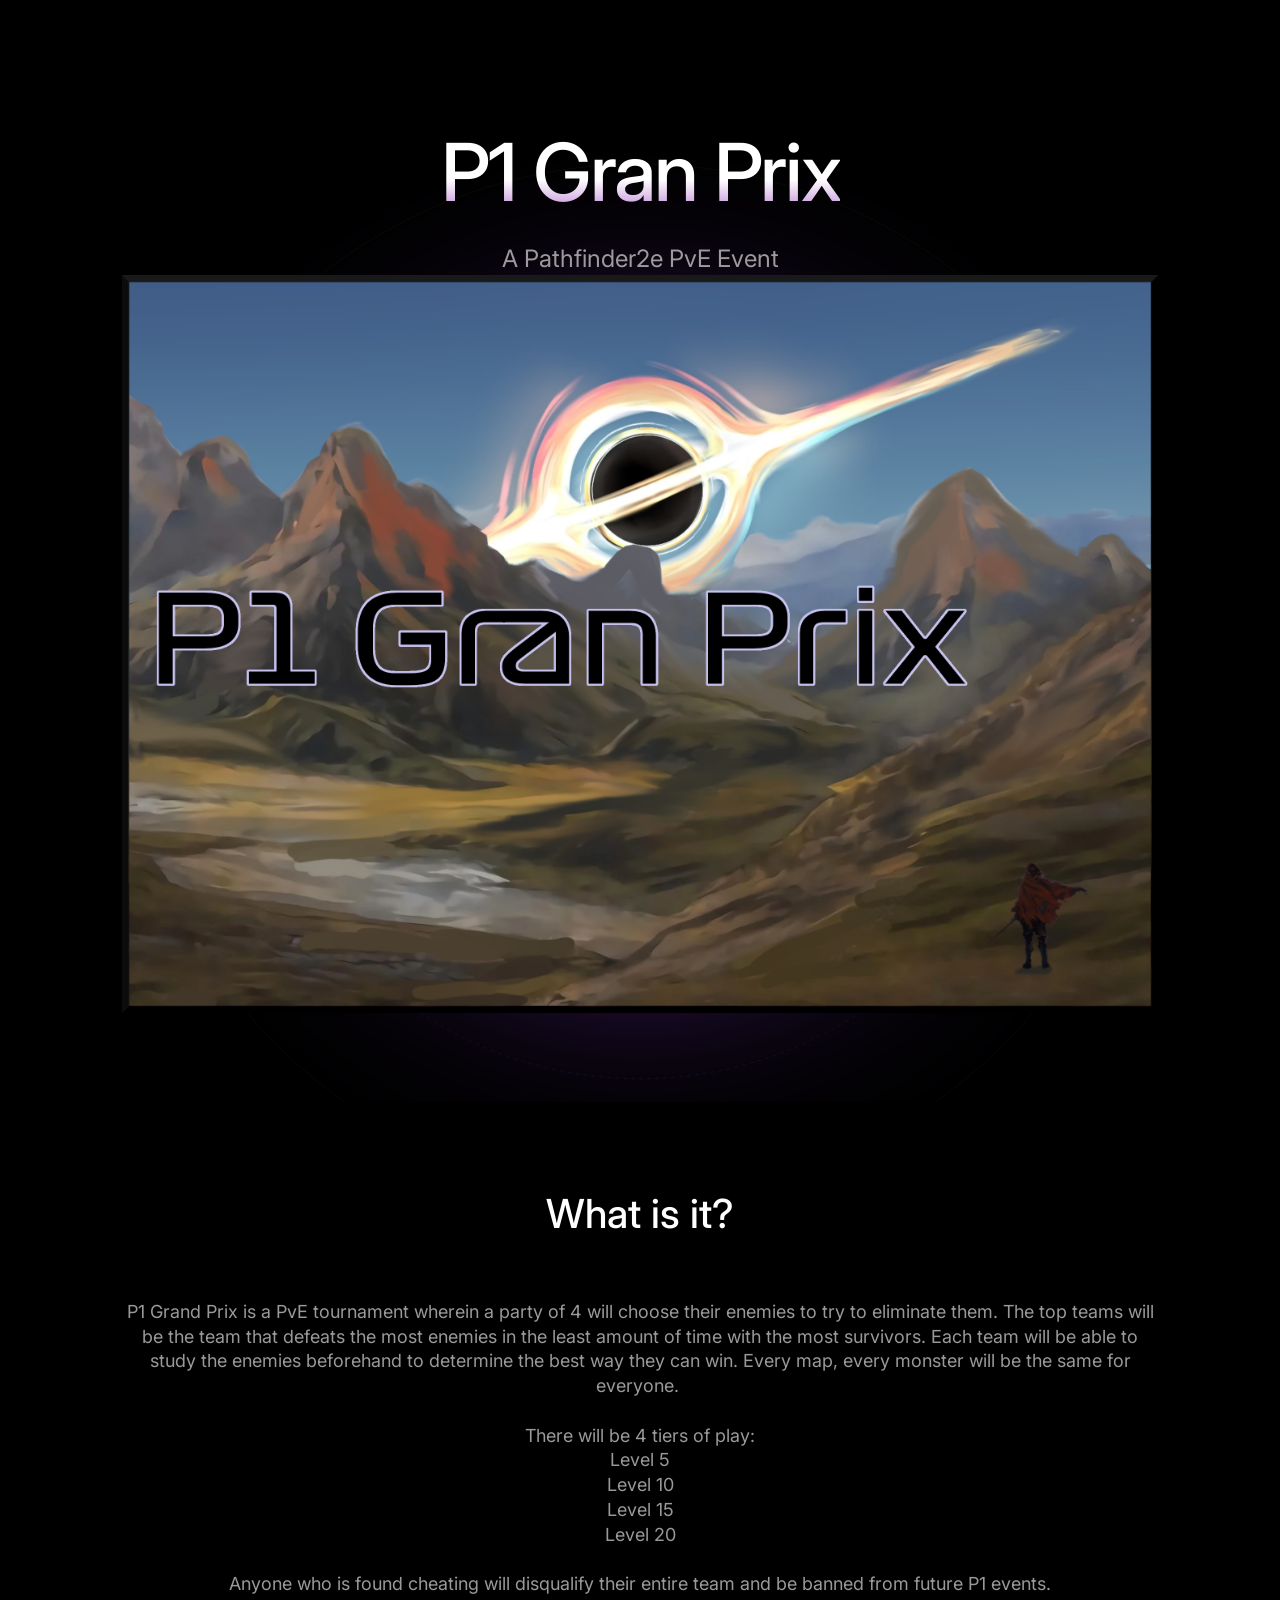
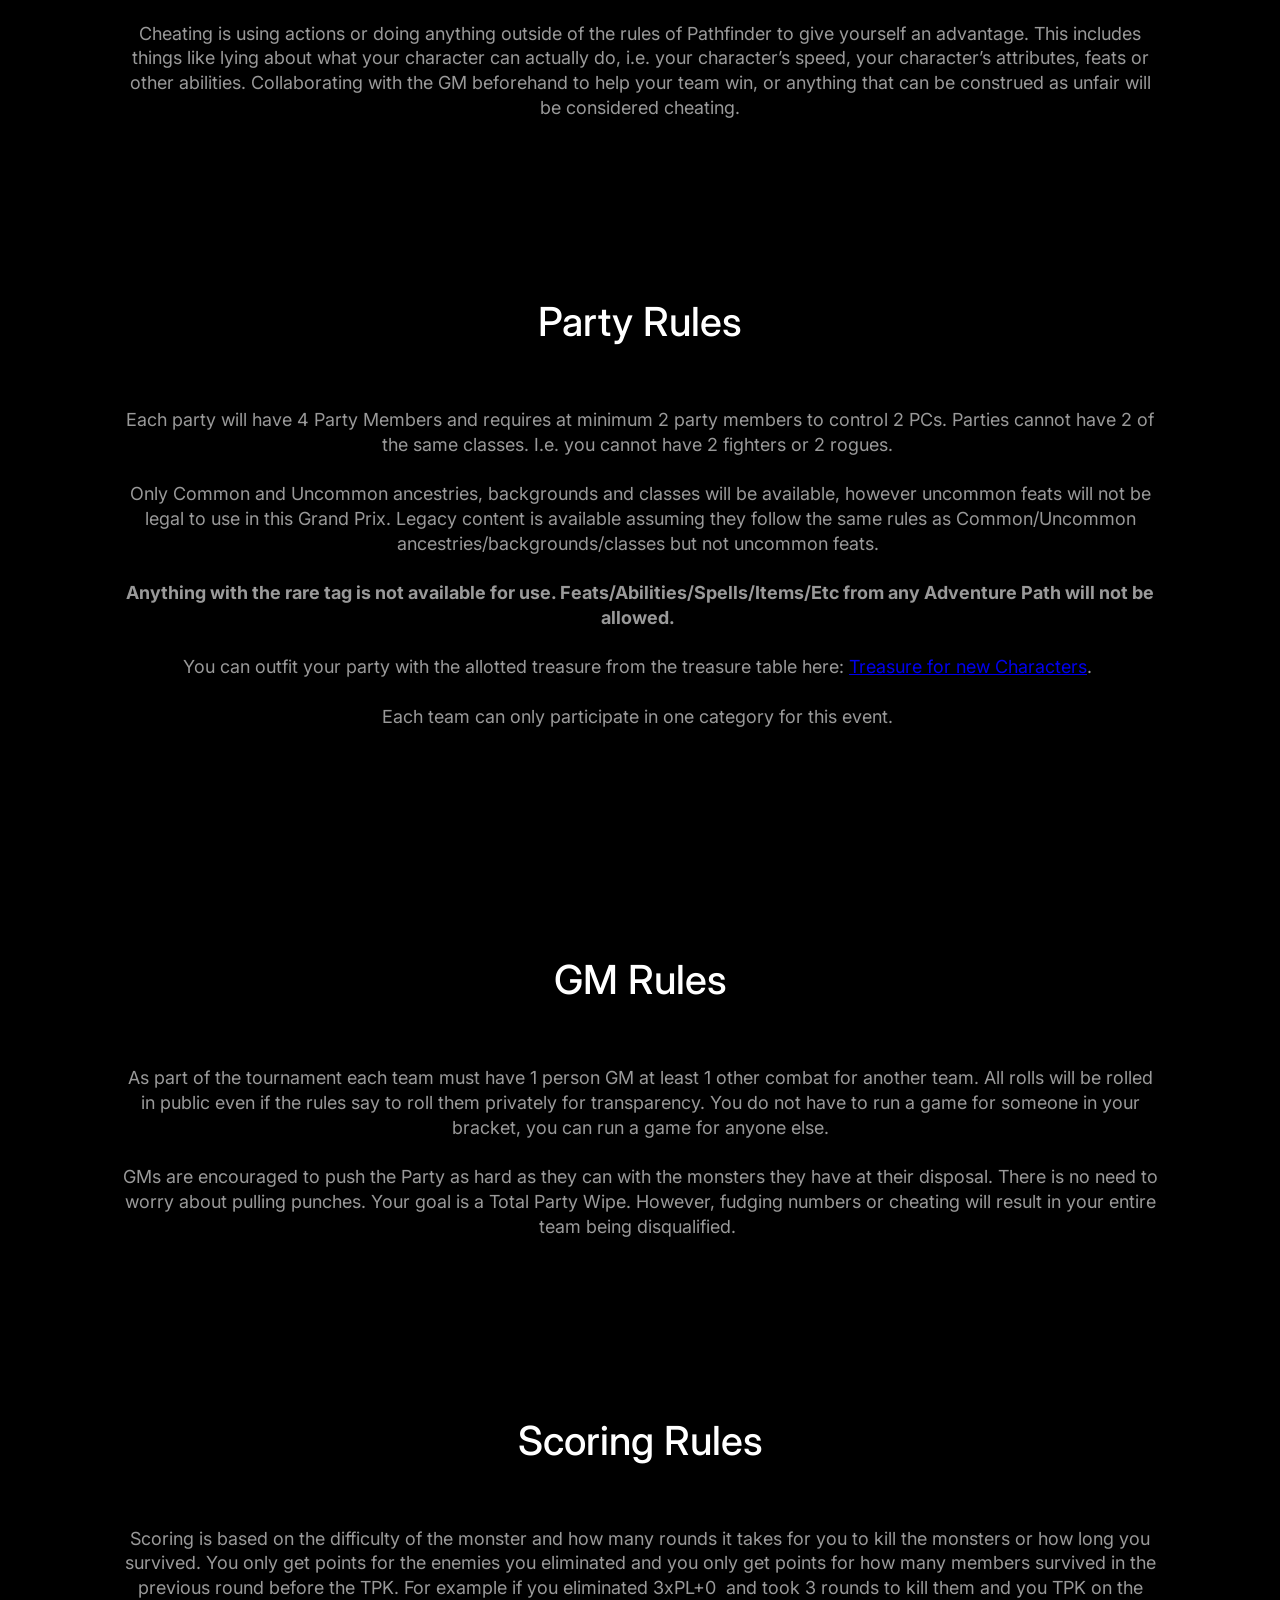
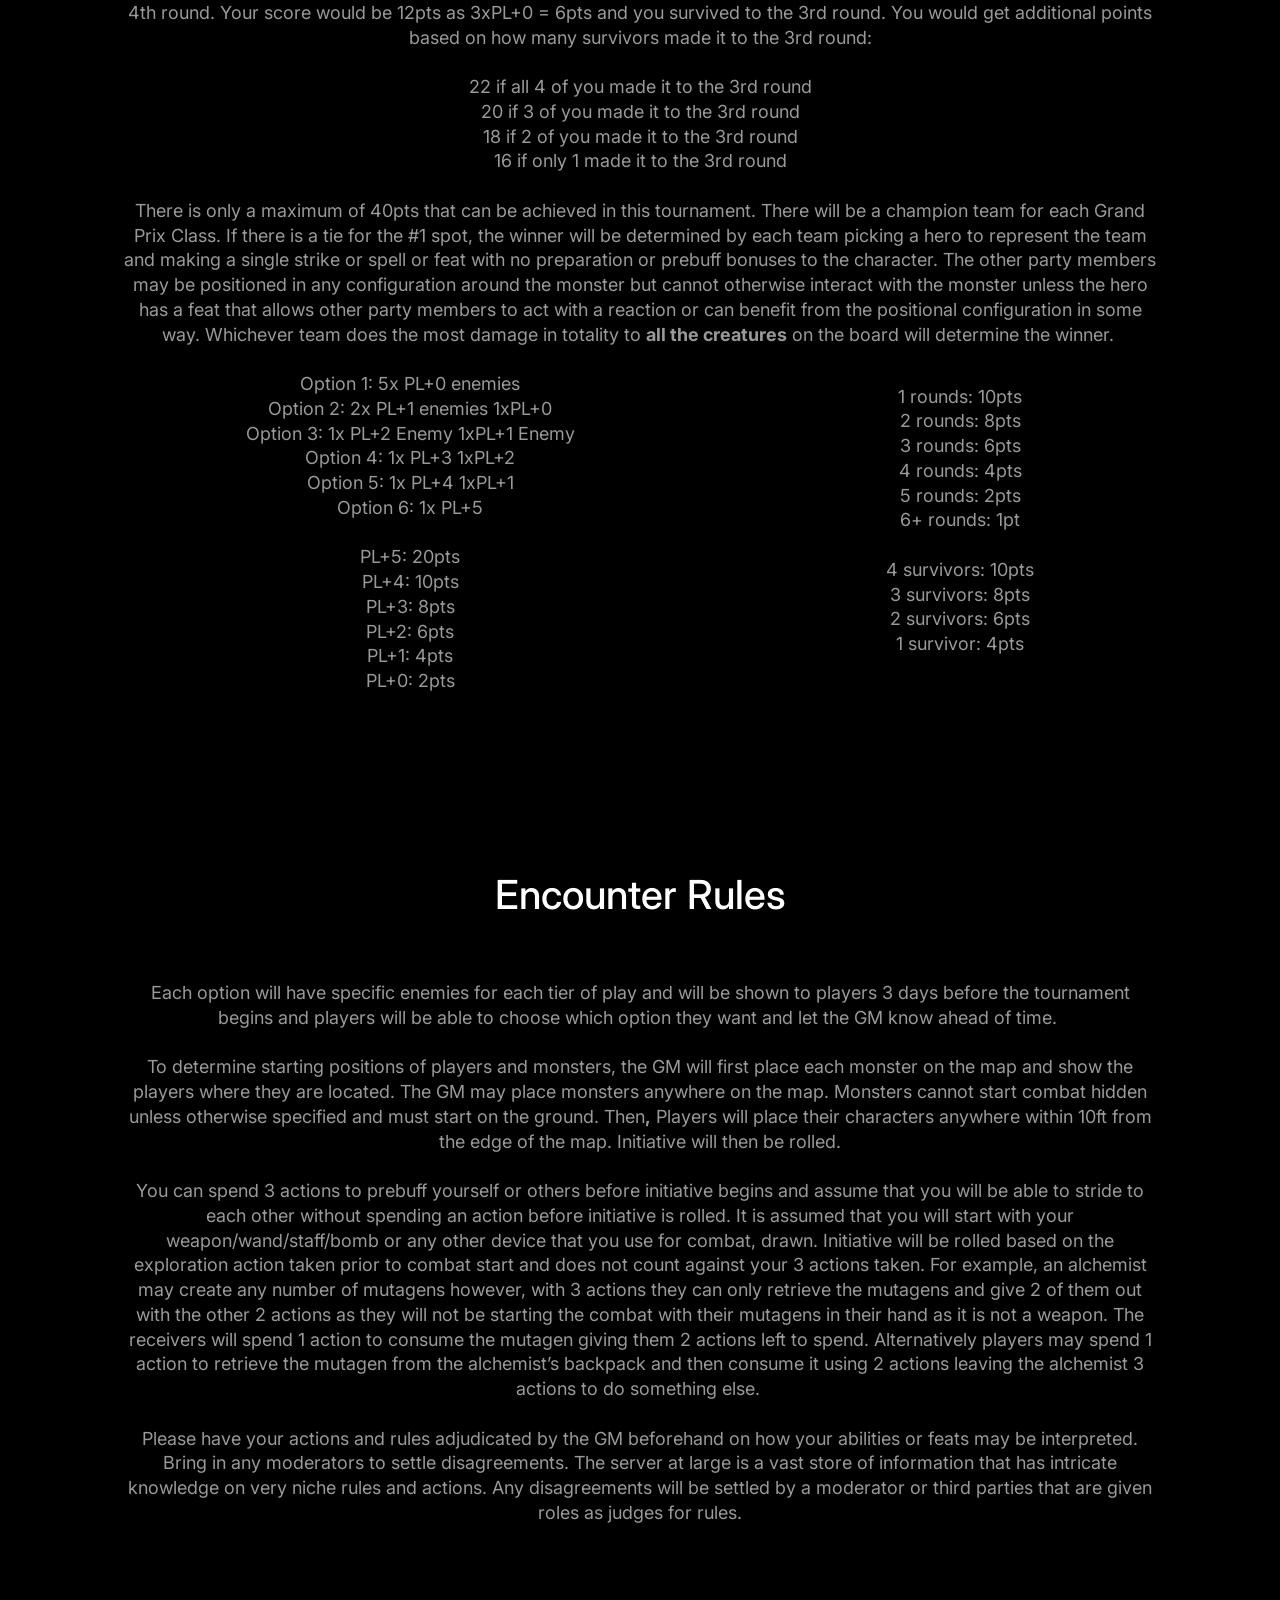
==== commit 15f23772: "Add files via upload" ====
--- a/index.html
+++ b/index.html
@@ -2,13 +2,13 @@
 <html
   lang="en"
   data-ws-project="9b7078dc-49af-4783-a4c2-e20b7708b9e9"
-  data-ws-last-published="2026-02-28T06:30:06.940Z"
+  data-ws-last-published="2026-02-28T07:32:59.275Z"
 >
   <head>
     <link
       rel="stylesheet"
       type="text/css"
-      href="/assets/static/app_generated_index-6937cd5a.LAqv7QT4.css"
+      href="/assets/static/app_generated_index-6937cd5a.B9fwBVoE.css"
     />
     <meta charset="UTF-8" />
     <meta name="viewport" content="width=device-width,initial-scale=1" />
@@ -31,22 +31,16 @@
       as="image"
     />
     <meta property="og:url" content="https://url/" />
-    <meta property="og:title" content="Boost your rankings with AI." />
+    <meta property="og:title" content="P1 Gran Prix" />
     <meta property="og:type" content="website" />
-    <meta
-      name="description"
-      content="Elevate your site’s visibility effortlessly with AI, where smart technology meets user-friendly SEO tools."
-    />
-    <meta
-      property="og:description"
-      content="Elevate your site’s visibility effortlessly with AI, where smart technology meets user-friendly SEO tools."
-    />
+    <meta name="description" content="A Pathfinder2E PvE event." />
+    <meta property="og:description" content="A Pathfinder2E PvE event." />
     <meta
       property="og:image"
       content="/assets/p1granprix_Jq52Y9H2MdUSDI9-aSwh1.png"
     />
     <meta property="twitter:card" content="summary_large_image" />
-    <title>Boost your rankings with AI.</title>
+    <title>P1 Gran Prix</title>
   </head>
   <body class="w-body">
     <div class="w-box">
@@ -457,9 +451,11 @@
               from the treasure table here:
               <a
                 href="https://2e.aonprd.com/Rules.aspx?ID=2662"
+                target="_blank"
                 class="w-element"
                 >Treasure for new Characters</a
-              >. <br /><br /><br />
+              >. <br /><br />Each team can only participate in one category for
+              this event. <br /><br /><br />
             </p>
           </div>
         </section>
@@ -519,15 +515,28 @@
               can benefit from the positional configuration in some way.
               Whichever team does the most damage in totality to
               <b class="w-element">all the creatures</b> on the board will
-              determine the winner. <br />Option 1: 5x PL+0 enemies<br />Option
-              2: 2x PL+1 enemies 1xPL+0<br />Option 3: 1x PL+2 Enemy 1xPL+1
-              Enemy<br />Option 4: 1x PL+3 1xPL+2<br />Option 5: 1x PL+4
-              1xPL+1<br />Option 6: 1x PL+5<br /><br />PL+5: 20pts<br />PL+4:
-              10pts<br />PL+3: 8pts<br />PL+2: 6pts<br />PL+1: 4pts<br />PL+0:
-              2pts<br /><br />1 rounds: 10pts<br />2 rounds: 8pts<br />3 rounds:
-              6pts<br />4 rounds: 4pts<br />5 rounds: 2pts<br />6+ rounds:
-              1pt<br /><br />4 survivors: 10pts<br />3 survivors: 8pts<br />2
-              survivors: 6pts<br />1 survivor: 4pts
+              determine the winner. <br />
+            </p>
+          </div>
+          <div
+            class="w-box c1357293 c9jnjeu czr2pxy c155uc7w cry9bxc c1lxiyww c1qyy4dh ct02u4h c1s46o9r cdczzub c1fd0kk1 c11gzs80 c15cml01"
+          >
+            <p
+              class="w-element c1qom380 c10psnxv c6k8nt0 c1xtx0lt c14r73oo cnvgv99 c1fhkm63 clv8gve c1x4yn0w"
+            >
+              <br />Option 1: 5x PL+0 enemies<br />Option 2: 2x PL+1 enemies
+              1xPL+0<br />Option 3: 1x PL+2 Enemy 1xPL+1 Enemy<br />Option 4: 1x
+              PL+3 1xPL+2<br />Option 5: 1x PL+4 1xPL+1<br />Option 6: 1x
+              PL+5<br /><br />PL+5: 20pts<br />PL+4: 10pts<br />PL+3: 8pts<br />PL+2:
+              6pts<br />PL+1: 4pts<br />PL+0: 2pts<br />
+            </p>
+            <p
+              class="w-element c1qom380 c10psnxv c6k8nt0 c1xtx0lt c14r73oo cnvgv99 c1fhkm63 clv8gve c12sm2j2 cauqto8"
+            >
+              <br />1 rounds: 10pts<br />2 rounds: 8pts<br />3 rounds: 6pts<br />4
+              rounds: 4pts<br />5 rounds: 2pts<br />6+ rounds: 1pt<br /><br />4
+              survivors: 10pts<br />3 survivors: 8pts<br />2 survivors: 6pts<br />1
+              survivor: 4pts<br /><br />
             </p>
           </div>
         </section>
@@ -595,8 +604,8 @@
           },
           "resources": {},
           "pageMeta": {
-            "title": "Boost your rankings with AI.",
-            "description": "Elevate your site’s visibility effortlessly with AI, where smart technology meets user-friendly SEO tools.",
+            "title": "P1 Gran Prix",
+            "description": "A Pathfinder2E PvE event.",
             "excludePageFromSearch": false,
             "language": "!undefined",
             "socialImageAssetName": "p1granprix_Jq52Y9H2MdUSDI9-aSwh1.png",
@@ -612,13 +621,13 @@
       {}
     </script>
     <script
-      src="/assets/entries/entry-server-routing.B5w7tuIS.js"
+      src="/assets/entries/entry-server-routing.D-lQWxBe.js"
       type="module"
       async
     ></script>
     <link
       rel="modulepreload"
-      href="/assets/entries/pages_index.CTut_amh.js"
+      href="/assets/entries/pages_index.B5QDAujq.js"
       as="script"
       type="text/javascript"
     /><link
--- a/assets/static/app_generated_index-6937cd5a.B9fwBVoE.css
+++ b/assets/static/app_generated_index-6937cd5a.B9fwBVoE.css
@@ -0,0 +1 @@
+@font-face{font-family:Inter;font-style:normal;font-weight:100 900;font-display:swap;src:url(/assets/Inter-VariableFont_opsz_wght_5pWJ31-T_iPEwHdXmYt6P.ttf) format("truetype")}@layer presets{:root{display:grid;min-height:100%;font-family:Arial,Roboto,sans-serif;font-size:16px;line-height:1.2;white-space:pre-wrap;white-space-collapse:preserve}a.w-element{box-sizing:border-box}b.w-element{font-weight:700;box-sizing:border-box}p.w-element{box-sizing:border-box}body.w-body{box-sizing:border-box;-webkit-font-smoothing:antialiased;-moz-osx-font-smoothing:grayscale;margin:0}div.w-html-embed{display:contents;white-space:normal;white-space-collapse:collapse}div.w-box{box-sizing:border-box}main.w-box{box-sizing:border-box}nav.w-box{box-sizing:border-box}section.w-box{box-sizing:border-box}h1.w-heading,h2.w-heading,h3.w-heading,p.w-paragraph{box-sizing:border-box}img.w-image{box-sizing:border-box;max-width:100%;display:block;height:auto}div.w-text{box-sizing:border-box;min-height:1em}a.w-rich-text-link{box-sizing:border-box;display:inline-block}code.w-code-text{font-family:ui-monospace,SFMono-Regular,Consolas,Liberation Mono,Menlo,monospace;font-size:1em;box-sizing:border-box;display:block;padding-left:.2em;padding-right:.2em;background-color:#eee;white-space:pre-wrap;white-space-collapse:preserve}ol.w-list{box-sizing:border-box;margin-top:0;margin-bottom:10px;padding-left:40px}li.w-list-item,span.w-text-1{box-sizing:border-box}blockquote.w-blockquote{margin:0 0 10px;padding:10px 20px;border-left:5px solid rgb(226 226 226 / 1)}hr.w-separator{height:1px;color:inherit;box-sizing:border-box;background-color:gray;border-top-style:none;border-right-style:none;border-left-style:none;border-bottom-style:none}a.w-link{box-sizing:border-box;display:inline-block}div.w-accordion,div.w-item{box-sizing:border-box}h3.w-item-header{box-sizing:border-box;margin-top:0;margin-bottom:0}button.w-item-trigger{font-family:inherit;font-size:100%;line-height:1.15;box-sizing:border-box;text-transform:none;background-color:transparent;background-image:none;border:0px solid rgb(226 232 240 / 1);margin:0;padding:0}div.w-item-content,form.w-webhook-form,label.w-label{box-sizing:border-box}input.w-text-input{font-family:inherit;font-size:100%;line-height:1.15;box-sizing:border-box;border-top-style:solid;border-right-style:solid;border-bottom-style:solid;border-left-style:solid;display:block;margin:0}textarea.w-text-area{font-family:inherit;font-size:100%;line-height:1.15;box-sizing:border-box;border-top-style:solid;border-right-style:solid;border-bottom-style:solid;border-left-style:solid;resize:none;display:block;margin:0}button.w-button{font-family:inherit;font-size:100%;line-height:1.15;box-sizing:border-box;border-top-style:solid;border-right-style:solid;border-bottom-style:solid;border-left-style:solid;text-transform:none;margin:0}div.w-dialog-overlay,div.w-dialog-content{box-sizing:border-box}button.w-close-button{background-color:transparent;background-image:none;font-family:inherit;font-size:100%;line-height:1.15;box-sizing:border-box;text-transform:none;border:0px solid rgb(226 232 240 / 1);margin:0;padding:0}}@media all{:root{--font-lineheight-00: .95;--font-lineheight-0: 1.1;--font-lineheight-1: 1.25;--font-lineheight-2: 1.375;--font-lineheight-3: 1.5;--font-lineheight-4: 1.75;--font-lineheight-5: 2;--font-letterspacing-0: -2px;--font-letterspacing-1: .025em;--font-letterspacing-2: .05em;--font-letterspacing-3: .075em;--font-letterspacing-4: .15em;--font-letterspacing-5: .5em;--font-letterspacing-6: .75em;--font-letterspacing-7: 1em;--font-size-00: .5rem;--font-size-0: .75rem;--font-size-1: 1rem;--font-size-2: 1.1rem;--font-size-3: 1.25rem;--font-size-4: 1.5rem;--font-size-5: 2rem;--font-size-6: 2.5rem;--font-size-7: 3rem;--font-size-8: 3.5rem;--font-size-fluid-0: clamp(.85rem,2vw,1.125rem);--font-size-fluid-1: clamp(1.25rem,4vw,1.5rem);--font-size-fluid-2: clamp(1.5rem,6vw,2.5rem);--font-size-fluid-3: clamp(2rem,9vw,5rem);--size-000: -.5rem;--size-00: -.25rem;--size-1: .25rem;--size-2: .5rem;--size-3: 1rem;--size-4: 1.25rem;--size-5: 1.5rem;--size-6: 1.75rem;--size-7: 2rem;--size-8: 3rem;--size-9: 4rem;--size-10: 5rem;--size-11: 7.5rem;--size-12: 10rem;--size-13: 15rem;--size-14: 20rem;--size-15: 30rem;--size-px-000: -8px;--size-px-00: -4px;--size-px-1: 4px;--size-px-2: 8px;--size-px-3: 16px;--size-px-4: 20px;--size-px-5: 24px;--size-px-6: 28px;--size-px-7: 32px;--size-px-8: 48px;--size-px-9: 64px;--size-px-10: 80px;--size-px-11: 120px;--size-px-12: 160px;--size-px-13: 240px;--size-px-14: 320px;--size-px-15: 480px;--size-fluid-1: clamp(.5rem,1vw,1rem);--size-fluid-2: clamp(1rem,2vw,1.5rem);--size-fluid-3: clamp(1.5rem,3vw,2rem);--size-fluid-4: clamp(2rem,4vw,3rem);--size-fluid-5: clamp(4rem,5vw,5rem);--size-fluid-6: clamp(5rem,7vw,7.5rem);--size-fluid-7: clamp(7.5rem,10vw,10rem);--size-fluid-8: clamp(10rem,20vw,15rem);--size-fluid-9: clamp(15rem,30vw,20rem);--size-fluid-10: clamp(20rem,40vw,30rem);--size-content-1: 20ch;--size-content-2: 45ch;--size-content-3: 60ch;--size-header-1: 20ch;--size-header-2: 25ch;--size-header-3: 35ch;--size-xxs: 240px;--size-xs: 360px;--size-sm: 480px;--size-md: 768px;--size-lg: 1100px;--size-xl: 1440px;--size-xxl: 1920px;--size-relative-000: -.5ch;--size-relative-00: -.25ch;--size-relative-1: .25ch;--size-relative-2: .5ch;--size-relative-3: 1ch;--size-relative-4: 1.25ch;--size-relative-5: 1.5ch;--size-relative-6: 1.75ch;--size-relative-7: 2ch;--size-relative-8: 3ch;--size-relative-9: 4ch;--size-relative-10: 5ch;--size-relative-11: 7.5ch;--size-relative-12: 10ch;--size-relative-13: 15ch;--size-relative-14: 20ch;--size-relative-15: 30ch;--ease-1: cubic-bezier(.25,0,.5,1);--ease-2: cubic-bezier(.25,0,.4,1);--ease-3: cubic-bezier(.25,0,.3,1);--ease-4: cubic-bezier(.25,0,.2,1);--ease-5: cubic-bezier(.25,0,.1,1);--ease-in-1: cubic-bezier(.25,0,1,1);--ease-in-2: cubic-bezier(.5,0,1,1);--ease-in-3: cubic-bezier(.7,0,1,1);--ease-in-4: cubic-bezier(.9,0,1,1);--ease-in-5: cubic-bezier(1,0,1,1);--ease-out-1: cubic-bezier(0,0,.75,1);--ease-out-2: cubic-bezier(0,0,.5,1);--ease-out-3: cubic-bezier(0,0,.3,1);--ease-out-4: cubic-bezier(0,0,.1,1);--ease-out-5: cubic-bezier(0,0,0,1);--ease-in-out-1: cubic-bezier(.1,0,.9,1);--ease-in-out-2: cubic-bezier(.3,0,.7,1);--ease-in-out-3: cubic-bezier(.5,0,.5,1);--ease-in-out-4: cubic-bezier(.7,0,.3,1);--ease-in-out-5: cubic-bezier(.9,0,.1,1);--ease-elastic-out-1: cubic-bezier(.5,.75,.75,1.25);--ease-elastic-out-2: cubic-bezier(.5,1,.75,1.25);--ease-elastic-out-3: cubic-bezier(.5,1.25,.75,1.25);--ease-elastic-out-4: cubic-bezier(.5,1.5,.75,1.25);--ease-elastic-out-5: cubic-bezier(.5,1.75,.75,1.25);--ease-elastic-in-1: cubic-bezier(.5,-.25,.75,1);--ease-elastic-in-2: cubic-bezier(.5,-.5,.75,1);--ease-elastic-in-3: cubic-bezier(.5,-.75,.75,1);--ease-elastic-in-4: cubic-bezier(.5,-1,.75,1);--ease-elastic-in-5: cubic-bezier(.5,-1.25,.75,1);--ease-elastic-in-out-1: cubic-bezier(.5,-.1,.1,1.5);--ease-elastic-in-out-2: cubic-bezier(.5,-.3,.1,1.5);--ease-elastic-in-out-3: cubic-bezier(.5,-.5,.1,1.5);--ease-elastic-in-out-4: cubic-bezier(.5,-.7,.1,1.5);--ease-elastic-in-out-5: cubic-bezier(.5,-.9,.1,1.5);--ease-step-1: steps(2);--ease-step-2: steps(3);--ease-step-3: steps(4);--ease-step-4: steps(7);--ease-step-5: steps(10);--ease-elastic-1: var(--ease-elastic-out-1);--ease-elastic-2: var(--ease-elastic-out-2);--ease-elastic-3: var(--ease-elastic-out-3);--ease-elastic-4: var(--ease-elastic-out-4);--ease-elastic-5: var(--ease-elastic-out-5);--ease-squish-1: var(--ease-elastic-in-out-1);--ease-squish-2: var(--ease-elastic-in-out-2);--ease-squish-3: var(--ease-elastic-in-out-3);--ease-squish-4: var(--ease-elastic-in-out-4);--ease-squish-5: var(--ease-elastic-in-out-5);--ease-spring-1: linear(0,.006,.025 2.8%,.101 6.1%,.539 18.9%,.721 25.3%,.849 31.5%,.937 38.1%,.968 41.8%,.991 45.7%,1.006 50.1%,1.015 55%,1.017 63.9%,1.001);--ease-spring-2: linear(0,.007,.029 2.2%,.118 4.7%,.625 14.4%,.826 19%,.902,.962,1.008 26.1%,1.041 28.7%,1.064 32.1%,1.07 36%,1.061 40.5%,1.015 53.4%,.999 61.6%,.995 71.2%,1);--ease-spring-3: linear(0,.009,.035 2.1%,.141 4.4%,.723 12.9%,.938 16.7%,1.017,1.077,1.121,1.149 24.3%,1.159,1.163,1.161,1.154 29.9%,1.129 32.8%,1.051 39.6%,1.017 43.1%,.991,.977 51%,.974 53.8%,.975 57.1%,.997 69.8%,1.003 76.9%,1);--ease-spring-4: linear(0,.009,.037 1.7%,.153 3.6%,.776 10.3%,1.001,1.142 16%,1.185,1.209 19%,1.215 19.9% 20.8%,1.199,1.165 25%,1.056 30.3%,1.008 33%,.973,.955 39.2%,.953 41.1%,.957 43.3%,.998 53.3%,1.009 59.1% 63.7%,.998 78.9%,1);--ease-spring-5: linear(0,.01,.04 1.6%,.161 3.3%,.816 9.4%,1.046,1.189 14.4%,1.231,1.254 17%,1.259,1.257 18.6%,1.236,1.194 22.3%,1.057 27%,.999 29.4%,.955 32.1%,.942,.935 34.9%,.933,.939 38.4%,1 47.3%,1.011,1.017 52.6%,1.016 56.4%,1 65.2%,.996 70.2%,1.001 87.2%,1);--ease-bounce-1: linear(0,.004,.016,.035,.063,.098,.141,.191,.25,.316,.391 36.8%,.563,.766,1 58.8%,.946,.908 69.1%,.895,.885,.879,.878,.879,.885,.895,.908 89.7%,.946,1);--ease-bounce-2: linear(0,.004,.016,.035,.063,.098,.141 15.1%,.25,.391,.562,.765,1,.892 45.2%,.849,.815,.788,.769,.757,.753,.757,.769,.788,.815,.85,.892 75.2%,1 80.2%,.973,.954,.943,.939,.943,.954,.973,1);--ease-bounce-3: linear(0,.004,.016,.035,.062,.098,.141 11.4%,.25,.39,.562,.764,1 30.3%,.847 34.8%,.787,.737,.699,.672,.655,.65,.656,.672,.699,.738,.787,.847 61.7%,1 66.2%,.946,.908,.885 74.2%,.879,.878,.879,.885 79.5%,.908,.946,1 87.4%,.981,.968,.96,.957,.96,.968,.981,1);--ease-bounce-4: linear(0,.004,.016 3%,.062,.141,.25,.391,.562 18.2%,1 24.3%,.81,.676 32.3%,.629,.595,.575,.568,.575,.595,.629,.676 48.2%,.811,1 56.2%,.918,.86,.825,.814,.825,.86,.918,1 77.2%,.94 80.6%,.925,.92,.925,.94 87.5%,1 90.9%,.974,.965,.974,1);--ease-bounce-5: linear(0,.004,.016 2.5%,.063,.141,.25 10.1%,.562,1 20.2%,.783,.627,.534 30.9%,.511,.503,.511,.534 38%,.627,.782,1 48.7%,.892,.815,.769 56.3%,.757,.753,.757,.769 61.3%,.815,.892,1 68.8%,.908 72.4%,.885,.878,.885,.908 79.4%,1 83%,.954 85.5%,.943,.939,.943,.954 90.5%,1 93%,.977,.97,.977,1);--layer-1: 1;--layer-2: 2;--layer-3: 3;--layer-4: 4;--layer-5: 5;--layer-important: 2147483647;--shadow-color: 220 3% 15%;--shadow-strength: 1%;--inner-shadow-highlight: inset 0-.5px 0 0#fff,inset 0 .5px 0 0 rgba(0,0,0,.067);--shadow-1: 0 1px 2px -1px hsl(var(--shadow-color)/calc(var(--shadow-strength) + 9%));--shadow-2: 0 3px 5px -2px hsl(var(--shadow-color)/calc(var(--shadow-strength) + 3%)),0 7px 14px -5px hsl(var(--shadow-color)/calc(var(--shadow-strength) + 5%));--shadow-3: 0 -1px 3px 0 hsl(var(--shadow-color)/calc(var(--shadow-strength) + 2%)),0 1px 2px -5px hsl(var(--shadow-color)/calc(var(--shadow-strength) + 2%)),0 2px 5px -5px hsl(var(--shadow-color)/calc(var(--shadow-strength) + 4%)),0 4px 12px -5px hsl(var(--shadow-color)/calc(var(--shadow-strength) + 5%)),0 12px 15px -5px hsl(var(--shadow-color)/calc(var(--shadow-strength) + 7%));--shadow-4: 0 -2px 5px 0 hsl(var(--shadow-color)/calc(var(--shadow-strength) + 2%)),0 1px 1px -2px hsl(var(--shadow-color)/calc(var(--shadow-strength) + 3%)),0 2px 2px -2px hsl(var(--shadow-color)/calc(var(--shadow-strength) + 3%)),0 5px 5px -2px hsl(var(--shadow-color)/calc(var(--shadow-strength) + 4%)),0 9px 9px -2px hsl(var(--shadow-color)/calc(var(--shadow-strength) + 5%)),0 16px 16px -2px hsl(var(--shadow-color)/calc(var(--shadow-strength) + 6%));--shadow-5: 0 -1px 2px 0 hsl(var(--shadow-color)/calc(var(--shadow-strength) + 2%)),0 2px 1px -2px hsl(var(--shadow-color)/calc(var(--shadow-strength) + 3%)),0 5px 5px -2px hsl(var(--shadow-color)/calc(var(--shadow-strength) + 3%)),0 10px 10px -2px hsl(var(--shadow-color)/calc(var(--shadow-strength) + 4%)),0 20px 20px -2px hsl(var(--shadow-color)/calc(var(--shadow-strength) + 5%)),0 40px 40px -2px hsl(var(--shadow-color)/calc(var(--shadow-strength) + 7%));--shadow-6: 0 -1px 2px 0 hsl(var(--shadow-color)/calc(var(--shadow-strength) + 2%)),0 3px 2px -2px hsl(var(--shadow-color)/calc(var(--shadow-strength) + 3%)),0 7px 5px -2px hsl(var(--shadow-color)/calc(var(--shadow-strength) + 3%)),0 12px 10px -2px hsl(var(--shadow-color)/calc(var(--shadow-strength) + 4%)),0 22px 18px -2px hsl(var(--shadow-color)/calc(var(--shadow-strength) + 5%)),0 41px 33px -2px hsl(var(--shadow-color)/calc(var(--shadow-strength) + 6%)),0 100px 80px -2px hsl(var(--shadow-color)/calc(var(--shadow-strength) + 7%));--inner-shadow-0: inset 0 0 0 1px hsl(var(--shadow-color)/calc(var(--shadow-strength) + 9%));--inner-shadow-1: inset 0 1px 2px 0 hsl(var(--shadow-color)/calc(var(--shadow-strength) + 9%)),var(--inner-shadow-highlight);--inner-shadow-2: inset 0 1px 4px 0 hsl(var(--shadow-color)/calc(var(--shadow-strength) + 9%)),var(--inner-shadow-highlight);--inner-shadow-3: inset 0 2px 8px 0 hsl(var(--shadow-color)/calc(var(--shadow-strength) + 9%)),var(--inner-shadow-highlight);--inner-shadow-4: inset 0 2px 14px 0 hsl(var(--shadow-color)/calc(var(--shadow-strength) + 9%)),var(--inner-shadow-highlight);--ratio-square: 1;--ratio-landscape: 4/3;--ratio-portrait: 3/4;--ratio-widescreen: 16/9;--ratio-ultrawide: 18/5;--ratio-golden: 1.618/1;--gray-0: rgb(255 255 255 / 1);--gray-1: unset;--gray-2: unset;--gray-3: rgb(217 217 217 / 1);--gray-4: unset;--gray-5: unset;--gray-6: unset;--gray-7: unset;--gray-8: unset;--gray-9: rgb(40 39 41 / 1);--gray-10: unset;--gray-11: unset;--gray-12: rgb(0 0 0 / 1);--stone-0: unset;--stone-1: unset;--stone-2: unset;--stone-3: unset;--stone-4: unset;--stone-5: unset;--stone-6: unset;--stone-7: unset;--stone-8: unset;--stone-9: unset;--stone-10: unset;--stone-11: unset;--stone-12: unset;--red-0: unset;--red-1: unset;--red-2: unset;--red-3: unset;--red-4: unset;--red-5: unset;--red-6: unset;--red-7: unset;--red-8: unset;--red-9: unset;--red-10: unset;--red-11: unset;--red-12: unset;--pink-0: unset;--pink-1: unset;--pink-2: unset;--pink-3: unset;--pink-4: unset;--pink-5: unset;--pink-6: unset;--pink-7: unset;--pink-8: unset;--pink-9: unset;--pink-10: unset;--pink-11: unset;--pink-12: unset;--purple-0: rgb(249 245 255 / 1);--purple-1: unset;--purple-2: unset;--purple-3: unset;--purple-4: unset;--purple-5: rgb(152 85 255 / 1);--purple-6: rgb(140 69 255 / 1);--purple-7: unset;--purple-8: rgb(101 59 148 / 1);--purple-9: unset;--purple-10: unset;--purple-11: rgb(42 25 60 / 1);--purple-12: rgb(2 1 3 / 1);--violet-0: unset;--violet-1: unset;--violet-2: unset;--violet-3: unset;--violet-4: unset;--violet-5: unset;--violet-6: unset;--violet-7: unset;--violet-8: unset;--violet-9: unset;--violet-10: unset;--violet-11: unset;--violet-12: unset;--indigo-0: unset;--indigo-1: unset;--indigo-2: unset;--indigo-3: unset;--indigo-4: unset;--indigo-5: unset;--indigo-6: unset;--indigo-7: unset;--indigo-8: unset;--indigo-9: unset;--indigo-10: unset;--indigo-11: unset;--indigo-12: unset;--blue-0: unset;--blue-1: unset;--blue-2: unset;--blue-3: unset;--blue-4: unset;--blue-5: unset;--blue-6: unset;--blue-7: unset;--blue-8: unset;--blue-9: unset;--blue-10: unset;--blue-11: unset;--blue-12: unset;--cyan-0: unset;--cyan-1: unset;--cyan-2: unset;--cyan-3: unset;--cyan-4: unset;--cyan-5: unset;--cyan-6: unset;--cyan-7: unset;--cyan-8: unset;--cyan-9: unset;--cyan-10: unset;--cyan-11: unset;--cyan-12: unset;--teal-0: unset;--teal-1: unset;--teal-2: unset;--teal-3: unset;--teal-4: unset;--teal-5: unset;--teal-6: unset;--teal-7: unset;--teal-8: unset;--teal-9: unset;--teal-10: unset;--teal-11: unset;--teal-12: unset;--green-0: unset;--green-1: unset;--green-2: unset;--green-3: unset;--green-4: unset;--green-5: unset;--green-6: unset;--green-7: unset;--green-8: unset;--green-9: unset;--green-10: unset;--green-11: unset;--green-12: unset;--lime-0: unset;--lime-1: unset;--lime-2: unset;--lime-3: unset;--lime-4: unset;--lime-5: unset;--lime-6: unset;--lime-7: unset;--lime-8: unset;--lime-9: unset;--lime-10: unset;--lime-11: unset;--lime-12: unset;--yellow-0: unset;--yellow-1: unset;--yellow-2: unset;--yellow-3: unset;--yellow-4: unset;--yellow-5: unset;--yellow-6: unset;--yellow-7: unset;--yellow-8: unset;--yellow-9: unset;--yellow-10: unset;--yellow-11: unset;--yellow-12: unset;--orange-0: unset;--orange-1: unset;--orange-2: unset;--orange-3: unset;--orange-4: unset;--orange-5: unset;--orange-6: unset;--orange-7: unset;--orange-8: unset;--orange-9: unset;--orange-10: unset;--orange-11: unset;--orange-12: unset;--choco-0: unset;--choco-1: unset;--choco-2: unset;--choco-3: unset;--choco-4: unset;--choco-5: unset;--choco-6: unset;--choco-7: unset;--choco-8: unset;--choco-9: unset;--choco-10: unset;--choco-11: unset;--choco-12: unset;--brown-0: unset;--brown-1: unset;--brown-2: unset;--brown-3: unset;--brown-4: unset;--brown-5: unset;--brown-6: unset;--brown-7: unset;--brown-8: unset;--brown-9: unset;--brown-10: unset;--brown-11: unset;--brown-12: unset;--sand-0: unset;--sand-1: unset;--sand-2: unset;--sand-3: unset;--sand-4: unset;--sand-5: unset;--sand-6: unset;--sand-7: unset;--sand-8: unset;--sand-9: unset;--sand-10: unset;--sand-11: unset;--sand-12: unset;--camo-0: unset;--camo-1: unset;--camo-2: unset;--camo-3: unset;--camo-4: unset;--camo-5: unset;--camo-6: unset;--camo-7: unset;--camo-8: unset;--camo-9: unset;--camo-10: unset;--camo-11: unset;--camo-12: unset;--jungle-0: unset;--jungle-1: unset;--jungle-2: unset;--jungle-3: unset;--jungle-4: unset;--jungle-5: unset;--jungle-6: unset;--jungle-7: unset;--jungle-8: unset;--jungle-9: unset;--jungle-10: unset;--jungle-11: unset;--jungle-12: unset;--gradient-1: linear-gradient(270deg,#0D0718 0%,rgba(15,8,27,0));--gradient-2: linear-gradient(180deg,#FFFFFF 54.17%,#B372CF 100%);--gradient-3: linear-gradient(180deg,rgba(0,0,0,0));--gradient-4: linear-gradient(180deg,transparent 0%,#371866 100%);--gradient-5: linear-gradient(179.77deg,rgba(3,1,6,0));--gradient-6: linear-gradient(107.08deg,#190D2E .54%,#020103 99.46%);--gradient-7: radial-gradient(circle,#56299D 0%,#020103 100%);--gradient-8: linear-gradient(180deg,#010002 0%,#361764 100%);--gradient-9: linear-gradient(180deg,#000000 29%,rgba(0,0,0,0));--gradient-10: linear-gradient(180.17deg,rgba(2,1,3,0));--gradient-11: linear-gradient(180deg,#000000 0%,#371866 100%);--gradient-12: unset;--gradient-13: unset;--gradient-14: unset;--gradient-15: unset;--gradient-16: unset;--gradient-17: unset;--gradient-18: unset;--gradient-19: unset;--gradient-20: unset;--gradient-21: unset;--gradient-22: unset;--gradient-23: unset;--gradient-24: unset;--gradient-25: unset;--gradient-26: unset;--gradient-27: unset;--gradient-28: unset;--gradient-29: unset;--gradient-30: unset;--noise-1: url("data:image/svg+xml;charset=utf-8,%3Csvg viewBox='0 0 200 200' xmlns='http://www.w3.org/2000/svg'%3E%3Cfilter id='a'%3E%3CfeTurbulence type='fractalNoise' baseFrequency='.005' numOctaves='2' stitchTiles='stitch'/%3E%3C/filter%3E%3Crect width='100%25' height='100%25' filter='url(%23a)'/%3E%3C/svg%3E");--noise-2: url("data:image/svg+xml;charset=utf-8,%3Csvg viewBox='0 0 300 300' xmlns='http://www.w3.org/2000/svg'%3E%3Cfilter id='a'%3E%3CfeTurbulence type='fractalNoise' baseFrequency='.05' stitchTiles='stitch'/%3E%3C/filter%3E%3Crect width='100%25' height='100%25' filter='url(%23a)'/%3E%3C/svg%3E");--noise-3: url("data:image/svg+xml;charset=utf-8,%3Csvg viewBox='0 0 1024 1024' xmlns='http://www.w3.org/2000/svg'%3E%3Cfilter id='a'%3E%3CfeTurbulence type='fractalNoise' baseFrequency='.25' stitchTiles='stitch'/%3E%3C/filter%3E%3Crect width='100%25' height='100%25' filter='url(%23a)'/%3E%3C/svg%3E");--noise-4: url("data:image/svg+xml;charset=utf-8,%3Csvg viewBox='0 0 2056 2056' xmlns='http://www.w3.org/2000/svg'%3E%3Cfilter id='a'%3E%3CfeTurbulence type='fractalNoise' baseFrequency='.5' stitchTiles='stitch'/%3E%3C/filter%3E%3Crect width='100%25' height='100%25' filter='url(%23a)'/%3E%3C/svg%3E");--noise-5: url("data:image/svg+xml;charset=utf-8,%3Csvg viewBox='0 0 2056 2056' xmlns='http://www.w3.org/2000/svg'%3E%3Cfilter id='a'%3E%3CfeTurbulence type='fractalNoise' baseFrequency='.75' stitchTiles='stitch'/%3E%3C/filter%3E%3Crect width='100%25' height='100%25' filter='url(%23a)'/%3E%3C/svg%3E");--noise-filter-1: contrast(300%) brightness(100%);--noise-filter-2: contrast(200%) brightness(150%);--noise-filter-3: contrast(200%) brightness(250%);--noise-filter-4: contrast(200%) brightness(500%);--noise-filter-5: contrast(200%) brightness(1000%);--border-size-1: 1px;--border-size-2: 2px;--border-size-3: 5px;--border-size-4: 10px;--border-size-5: 25px;--radius-1: 2px;--radius-2: 5px;--radius-3: 1rem;--radius-4: 2rem;--radius-5: 4rem;--radius-6: 8rem;--radius-round: 100000px;--radius-conditional-1: clamp(0px, calc(100vw - 100%) * 1e5,var(--radius-1));--radius-conditional-2: clamp(0px, calc(100vw - 100%) * 1e5,var(--radius-2));--radius-conditional-3: clamp(0px, calc(100vw - 100%) * 1e5,var(--radius-3));--radius-conditional-4: clamp(0px, calc(100vw - 100%) * 1e5,var(--radius-4));--radius-conditional-5: clamp(0px, calc(100vw - 100%) * 1e5,var(--radius-5));--radius-conditional-6: clamp(0px, calc(100vw - 100%) * 1e5,var(--radius-6));background-color:var(--background-primary, rgb(13 15 18 / 1));color:var(--foreground-muted, rgb(255 255 255 / .6));--focus-color: var(--foreground-accent, rgb(34 139 230 / 1));--focus-width: 1px;--focus-offset: 0;--duration-default: .2s;--easing-default: var(--ease-out-3);--gap-xs: var(--size-2);--gap-s: var(--size-fluid-2);--gap-m: var(--size-fluid-5);--gap-l: var(--size-fluid-7);--foreground-primary: var(--gray-0);--foreground-secondary: var(--gray-12);--foreground-accent: var(--purple-5);--foreground-muted: rgb(255 255 255 / .6);--foreground-border: rgb(255 255 255 / .15);--background-primary: var(--gray-12);--background-secondary: var(--gray-0);--background-accent: var(--purple-5);--background-card: var(--background-primary, rgb(0 0 0 / 1));font-family:Inter,sans-serif;--spacing-default: var(--size-fluid-3);font-size:16px;line-height:var(--font-lineheight-2, 1.375);--background-tertiary: var(--gray-9) }.c13b531o{padding-top:var(--size-2)}.c1my01bv{padding-bottom:var(--size-2)}.c1a8d7ts{padding-left:var(--size-4)}.c122t6uk{padding-right:var(--size-4)}.c1qom380{text-align:center}.c1dgwt71{background-color:var(--green-3)}.c10tv7lx{margin-top:var(--size-2)}.ceijzmy{margin-bottom:var(--size-2)}.cr8yqfm{border-top-left-radius:var(--radius-2)}.c1ufwdzl{border-top-right-radius:var(--radius-2)}.c5blvcv{border-bottom-left-radius:var(--radius-2)}.cml0h3f{border-bottom-right-radius:var(--radius-2)}.cry9bxc{display:flex}.c1qyy4dh{align-items:center}.ct02u4h{justify-content:center}.c1md20bl{column-gap:var(--gap-xs, .5rem)}.c1e892th{row-gap:var(--gap-xs, .5rem)}.c1357293{margin-right:auto}.c9jnjeu{margin-left:auto}.c1ea2p93{--demo-icon-opacity: 0 }.cvbguh1{--demo-icon-translate: 5px }.cxzbt5w{cursor:default}.c1cqu2xh{max-width:max-content}.c16o4em1{color:var(--green-12)}.c6wd8dp{border:var(--border-size-1) solid var(--green-7)}.cmkn8do:hover{--demo-icon-translate: 0px }.cohcyhg:hover{--demo-icon-opacity: 1 }.csru8nn{display:inline-flex}.cqmknsi{opacity:var(--demo-icon-opacity)}.c1187s2w{translate:0 var(--demo-icon-translate)}.cc50ri5{transition-property:translate,opacity}.cab2htk{transition-duration:.2s,.2s}.c1401ycp{transition-timing-function:cubic-bezier(.45,0,.55,1),ease}.cwc6hbl{transition-delay:0ms,0ms}.c11r52nx{transition-behavior:normal,normal}.cd3iwfe{transition-duration:var(--duration-default, .2s),var(--duration-default, .2s)}.c1yhcvvf{transition-timing-function:var(--easing-default, cubic-bezier(0,0,.3,1)),var(--easing-default, cubic-bezier(0,0,.3,1))}.c1e9wxra{transition-property:color}.c1ovbu2i{transition-duration:.2s}.c1hskipr{transition-timing-function:ease}.c18nx7en{transition-delay:0ms}.c13zjl4p{transition-behavior:normal}.cs65yuw:hover{color:var(--green-10)}.czr2pxy{width:100%}.c155uc7w{max-width:var(--size-lg, 1024px)}.c1lfjoq7{flex-direction:column}.c1fd0kk1{padding-right:var(--spacing-default, clamp(1.5rem,3vw,2rem))}.c11gzs80{padding-left:var(--spacing-default, clamp(1.5rem,3vw,2rem))}.cna0hdz{padding-top:var(--size-fluid-6)}.c1mzb2kd{padding-bottom:var(--size-fluid-6)}.c1778y6x{align-items:stretch}.c1wt8a7g{justify-content:start}.c11ykhog{column-gap:var(--size-fluid-6)}.c1kt5iwx{row-gap:var(--size-fluid-6)}.c1z0l37u{column-gap:var(--gap-s, clamp(1rem,2vw,1.5rem))}.c1ml0hr7{row-gap:var(--gap-s, clamp(1rem,2vw,1.5rem))}.cbmc0x9{padding-top:var(--size-9)}.c11nr3ex{font-size:var(--font-size-fluid-3)}.cy1haag{font-weight:500}.c32myit{margin-top:0}.cwrra4i{margin-bottom:0}.c4rpps8{color:transparent}.c1d23h5a{background-image:var(--gradient-2)}.cnu4kgu{background-size:auto auto}.c1yb3n9o{background-repeat:repeat}.cbrrmm8{background-attachment:scroll}.cuo9dm5{background-origin:padding-box}.c40zsbj{-webkit-background-clip:text;background-clip:text}.c13cx24t{line-height:var(--font-lineheight-00)}.c8itdy4{letter-spacing:-2px}.c1dhz37v{text-wrap:balance}.c1xzir7e{background-position:0% 0%}.c1nkzcyu{font-size:var(--font-size-3)}.c91x88d{color:var(--foreground-muted, rgb(173 181 189 / 1))}.cz5g8eb{max-width:var(--size-content-3)}.ceaxqcs{color:var(--foreground-accent, rgb(152 85 255 / 1))}.cld4m44{display:inline}.c1c9nyn{transition-duration:var(--duration-default, .2s)}.co9inq6{transition-timing-function:var(--easing-default, cubic-bezier(0,0,.3,1))}.cl60rel:focus-visible{outline-offset:var(--focus-offset, 0)}.czukzo6:focus-visible{outline:var(--focus-width, 1px) solid var(--focus-color, rgb(51 154 240 / 1))}.cho8smv:hover{color:var(--foreground-muted, rgb(255 255 255 / .6))}.cdq89vd{column-gap:var(--size-fluid-3)}.c1tcoltv{row-gap:var(--size-fluid-3)}.c13hpgo3{background-color:#834df4}.cbvffy{padding-left:var(--size-1)}.can94pj{padding-right:var(--size-1)}.c1p3n7hw{color:var(--gray-0)}.c1pn4vw7{border-top-left-radius:3px}.cczo11{border-top-right-radius:3px}.c1tnvyeo{border-bottom-left-radius:3px}.c1pm51o8{border-bottom-right-radius:3px}.c18tatc1{width:fit-content}.c1dxq9cf{font-size:var(--font-size-fluid-2)}.c12y6bqh{color:var(--foreground-primary)}.c1mpwk4w{line-height:var(--font-lineheight-0)}.cuoke4w{font-size:var(--font-size-fluid-1)}.c11dowh9{font-weight:700}.c160atll{font-size:var(--font-size-fluid-0)}.c1kol985{font-size:var(--font-size-0)}.copqmak{display:grid}.c1f64byh{grid-template-columns:1fr 1fr}.c1w3ahi2{column-gap:var(--size-fluid-2)}.c3zdkj3{row-gap:var(--size-fluid-2)}.c2i0393{border-top-left-radius:var(--border-size-2, 2px)}.c19evryj{border-top-right-radius:var(--border-size-2, 2px)}.cntnubm{border-bottom-left-radius:var(--border-size-2, 2px)}.c16hrg7f{border-bottom-right-radius:var(--border-size-2, 2px)}.c12vy3a5{padding-left:var(--size-relative-2, .5ch)}.cuwcd3w{padding-right:var(--size-relative-2, .5ch)}.c182r5t9{background-color:var(--background-primary, rgb(13 15 18 / 1))}.c27bbqk{border:var(--border-size-1, 1px) solid var(--foreground-border, rgb(33 37 41 / 1))}.c1umvwl9{color:var(--foreground-primary, rgb(255 255 255 / 1))}.c1kne9qb{margin-left:0}.c1i27g6s{border-top:0px solid var(--foreground-accent, rgb(34 139 230 / 1))}.cmizqo3{border-right:0px solid var(--foreground-accent, rgb(34 139 230 / 1))}.c2dc58a{border-bottom:0px solid var(--foreground-accent, rgb(34 139 230 / 1))}.cn9j8i{border-left:var(--border-size-2, 2px) solid var(--foreground-accent, rgb(34 139 230 / 1))}.c15hexcm{padding:var(--spacing-default, clamp(1.5rem,3vw,2rem))}.cf3rdjf{background-color:var(--foreground-border, rgb(255 255 255 / .15))}.c12n5uks{border-top-left-radius:var(--radius-3)}.csb0ifw{border-top-right-radius:var(--radius-3)}.cg5j03k{border-bottom-left-radius:var(--radius-3)}.c8od1c4{border-bottom-right-radius:var(--radius-3)}.c2keyc8{padding-top:var(--size-fluid-4)}.cnkorcr{padding-bottom:var(--size-fluid-4)}.c1fhkm63{flex-grow:1}.clv8gve{flex-shrink:0}.c1s46o9r{column-gap:var(--gap-m)}.cdczzub{row-gap:var(--gap-m)}.c1qdn8k2{border:var(--border-size-1) dashed var(--foreground-border, rgb(33 37 41 / 1))}.c16xs6ny{align-items:start}.c133lpx4{column-gap:var(--size-3)}.c14u5o53{row-gap:var(--size-3)}.c1g7fxd7{padding:var(--size-fluid-4)}.c10zkoym{column-gap:var(--gap-s)}.ct8c5y2{row-gap:var(--gap-s)}.c15cml01{flex-wrap:wrap}.c14z1eqr{padding-left:var(--size-3)}.c1ktl1y1{padding-right:var(--size-3)}.c135vpv5{text-decoration-line:none}.cnf3mc6{background-color:#8c45ff66}.cbm6zv4{-webkit-backdrop-filter:blur(14px);backdrop-filter:blur(14px)}.ce8zlua{box-shadow:#ffffff40 0 0 6px 3px inset}.c1mcu1jn{align-self:stretch}.c1d7r856{transition-property:background-color,color}.cy8zwmn{border:var(--border-size-1) solid var(--foreground-border, rgb(40 39 41 / 1))}.c1muywj1:hover{background-color:var(--background-accent, rgb(152 85 255 / 1))}.c15dw1qs{color:var(--foreground-primary, rgb(241 243 245 / 1))}.c1ovihg3{background-color:#3d3d3d66}.ckz5c6u{border:var(--border-size-1) solid currentColor}.csvh39u:hover{background-color:var(--background-tertiary, rgb(40 39 41 / 1))}.c9sypx0{grid-template-columns:1fr}.c1vaudkt{padding-right:var(--size-fluid-4)}.cci8rp4{padding-left:var(--size-fluid-4)}.cll3pt2{column-gap:var(--size-fluid-2, clamp(1rem,2vw,1.5rem))}.c1gy5yet{row-gap:var(--size-fluid-2, clamp(1rem,2vw,1.5rem))}.c1rco612{max-width:var(--size-content-3, 60ch)}.c1vrexag{align-items:initial}.co2qwzx{justify-items:initial}.c7rvndl{grid-column-start:1}.c2w8hv4{grid-column-end:3}.c1umavhe{padding-top:var(--size-00)}.caipwxg{padding-bottom:var(--size-00)}.c1b1clqm{color:#fff}.cir85gx{display:inline-block}.c5m8ase{flex-grow:0}.c1lxiyww{flex-direction:row}.c18v2pa2{justify-content:space-between}.co39b1z{min-width:max-content}.c1sche0c{padding-top:var(--size-2, .5rem)}.c1l2989r{padding-bottom:var(--size-2, .5rem)}.cjqo3r0{position:fixed}.c1cvcmzo{top:0}.c3xzas1{left:0}.c1n6cdq4{right:0}.c1sl0nnp{z-index:var(--layer-2, 2)}.c47o47j{overflow-x:auto}.cw5izhw{overflow-y:auto}.c1oa4dlv{background-color:#e1f0ff}.cjid75y{color:#016ccc}.c16x0h2l{font-family:monospace,sans-serif}.cagnu3j{aspect-ratio:var(--ratio-square, 1)}.c1cx42qj{background-color:currentColor}.c1nj04wn{border-top-left-radius:var(--radius-round, 100000px)}.c1nitjp7{border-top-right-radius:var(--radius-round, 100000px)}.c195lvp6{border-bottom-left-radius:var(--radius-round, 100000px)}.c1hr6a6t{border-bottom-right-radius:var(--radius-round, 100000px)}.c1s9lq31{width:var(--size-12, 10rem)}.c6pvryr{border:var(--border-size-1) dashed currentColor}.c1bd9ep2{color:var(--foreground-secondary)}.cpp0nin{color:var(--foreground-accent)}.czt9u4x{color:var(--foreground-muted)}.cchda18{color:var(--foreground-border)}.cvgv9nf{color:var(--background-primary)}.c1llqm3g{color:var(--background-secondary)}.c1iv8y8b{color:var(--background-accent)}.cow0ixc{color:var(--background-card)}.c17o0p2u{color:var(--focus-color, )}.cf58xc1{padding:var(--size-relative-2, .5ch)}.cqeb86t{flex-shrink:1}.c1admj5d{flex-basis:0%}.cf64rkw{--accordion-trigger-icon-transform: 0deg }.cagnu3y{column-gap:var(--gap-m, clamp(4rem,5vw,5rem))}.cm8ogiu{row-gap:var(--gap-m, clamp(4rem,5vw,5rem))}.cizucda{color:var(--foreground-primary, rgb(222 226 230 / 1))}.cuj80l1{text-align:start}.c1mqkgmf{font-size:inherit}.c1gur2a0{line-height:inherit}.c1l0vha7{border-top-style:none}.csyy8v5{border-right-style:none}.c1bc2i7x{border-left-style:none}.c17r8x7j{border-bottom-style:none}.c1dkse89[data-state=open]{--accordion-trigger-icon-transform: 180deg }.cwdwelg{rotate:var(--accordion-trigger-icon-transform)}.cg4iiql{height:1em}.ch2prsz{width:1em}.c7cjz93{transition-property:rotate}.c15ucb9y{padding-top:var(--size-fluid-1, clamp(.5rem,1vw,1rem))}.c1b2tb9q{padding-top:var(--size-3)}.c1xm4ef6{padding-bottom:var(--size-3)}.ccfzz03{border-top-left-radius:var(--radius-2, 5px)}.cub2gss{border-top-right-radius:var(--radius-2, 5px)}.cgcvr98{border-bottom-left-radius:var(--radius-2, 5px)}.c1xjllne{border-bottom-right-radius:var(--radius-2, 5px)}.c1e7helk{background-color:transparent}.c17p6h4l{border:var(--border-size-1) solid var(--foreground-border, rgb(27 27 27 / 1))}.c1s09wur:focus-visible{outline:var(--focus-width, 5px) solid var(--focus-color, rgb(185 255 102 / 1))}.cxxkd1m::placeholder{color:var(--foreground-muted, rgb(173 181 189 / 1))}.cle73z7{padding-top:var(--size-3, 1rem)}.cv2gy63{border-top-left-radius:var(--radius-3, 1rem)}.cxn73lu{border-top-right-radius:var(--radius-3, 1rem)}.c5dy17i{border-bottom-left-radius:var(--radius-3, 1rem)}.c1hsfuam{border-bottom-right-radius:var(--radius-3, 1rem)}.c1af7urd{background-color:var(--background-card, rgb(52 58 64 / 1))}.cd8sgzj{border:var(--border-size-1, 1px) solid var(--foreground-border, rgb(73 80 87 / 1))}.cwvpjlf{display:none}.c1xty5yn{width:var(--size-7, 2rem)}.c1g1x4wk{height:var(--size-7)}.c9x99qz{padding:var(--size-1, .25rem)}.corcrpm{grid-template-columns:repeat(5,1fr)}.cstj0zg{justify-items:center}.coejy3h{max-width:150px}.c1fhiulb{height:auto}.cn6056e{column-gap:var(--gap-xs)}.c1117wcl{row-gap:var(--gap-xs)}.c34dwh1{list-style-type:none}.c1y6imu0{padding-left:0}.c1cn3fw9{margin-bottom:0}.c1622pe5{padding-left:var(--size-px-5)}.c7uk64{background-image:url(/assets/Icons_Zs8GOxaeJO22wgbZCoQDR.svg)}.cwlpv0j{background-size:1rem 1rem}.crv1a4t{background-repeat:no-repeat}.c5egcmi{-webkit-background-clip:border-box;background-clip:border-box}.c1vax25q{background-position:0% 50%}.ch3bbj5{padding-top:calc(var(--size-fluid-6) * 1.5)}.c1030opg{background-image:url(/assets/Group_1_3Lze2enBpFNP3rVOtd0Yp.svg)}.c1cozyp5{background-size:auto}.cxz9xjl{background-position:50% 50%}.ceu66s9{column-gap:0px}.c12ae6v5{row-gap:0px}.c74kosi{max-width:var(--size-header-3)}.c1clnlkm{color:var(--foreground-secondary, rgb(0 0 0 / 1))}.c1xk5ui7{background-color:var(--background-secondary, rgb(255 255 255 / 1))}.cdcs8wy{-webkit-backdrop-filter:;backdrop-filter:}.c1m1praz{box-shadow:none}.cblpe2z{width:auto}.c1qvfg2v:hover{background-color:var(--background-primary, rgb(0 0 0 / 1))}.c1170qfo:hover{color:var(--foreground-primary, rgb(255 255 255 / 1))}.c3pidkv{min-width:auto}.cxk6kow{padding-top:var(--size-relative-3, 1ch)}.conc6us{padding-bottom:var(--size-relative-3, 1ch)}.c108v1a0{padding-right:var(--size-relative-4, 1.25ch)}.c81fpui{padding-left:var(--size-relative-4, 1.25ch)}.c1fce3gj{background-color:var(--background-primary, rgb(0 0 0 / 1))}.c12sm2j2{align-self:center}.c1wayd1n{border:var(--border-size-1, 1px) solid var(--foreground-border, rgb(40 39 41 / 1))}.cl7jefz{text-transform:uppercase}.c341xsy{font-size:var(--font-size-00)}.c7vx2dq{padding-left:var(--size-2)}.c1mgacbo{padding-right:var(--size-2)}.cff1ay0{padding-top:var(--size-1, .25rem)}.c14z73t1{padding-bottom:var(--size-1, .25rem)}.c1hyd7qt{background-color:var(--background-accent, rgb(152 85 255 / 1))}.ckmcr2z{letter-spacing:var(--font-letterspacing-1)}.c16xpvrq{font-size:var(--font-size-fluid-1, clamp(1rem,4vw,1.5rem))}.c3fmn7t{max-width:var(--size-content-2)}.c12j9tyh{color:var(--foreground-muted, rgb(255 255 255 / .6))}.ch11gwv{--navigation-menu-trigger-icon-transform: 0deg }.c3qzgd0{padding-right:0}.c12mjb61[data-state=open]{--navigation-menu-trigger-icon-transform: 180deg }.c10psnxv{font-style:normal}.c6k8nt0{text-transform:none}.c1xtx0lt{font-family:Inter,Roboto,Helvetica Neue,Arial Nova,Nimbus Sans,Arial,sans-serif}.c14r73oo{font-size:18px}.cnvgv99{order:-1}.c1x4yn0w{align-self:flex-start}.cauqto8{display:block}}@media all and (max-width: 991px){.c1565yj9{column-gap:var(--gap-xs)}.c1cpmdss{row-gap:var(--gap-xs)}}@media all and (max-width: 767px){.c1lcvbhc{grid-template-columns:1fr}.cx6c9kw{display:flex}.c174sw29{flex-direction:column}.c1482uel{width:100%}.c891fy0{align-self:center}.c1k6tqmo{background-color:transparent}.c1bxqinn{-webkit-backdrop-filter:;backdrop-filter:}.ckrlbpk{box-shadow:none}.c1oxjrsz{border-top-style:none}.csud216{border-right-style:none}.c1xiy5b1{border-left-style:none}.cq7d8me{border-bottom-style:none}.c149s0mc{display:inline-flex}.c1ycnvnd{padding:0}.c1n4ph0l{overflow-x:auto}.c12ysg9e{overflow-y:auto}.c12suyxz{position:fixed}.cfk9cie{top:0}.c1o373d6{right:0}.c1eb27oh{bottom:0}.c1dnch4g{left:0}.cnbxdw5{z-index:var(--layer-5, 5)}.c1d5jdd9{-webkit-backdrop-filter:blur(7px);backdrop-filter:blur(7px)}.ctopzly{background-color:var(--background-card)}.colc7hu{position:relative}.cmaksb1{column-gap:var(--gap-m)}.c1i9o1yp{row-gap:var(--gap-m)}.cktaign{background-image:url(/assets/Group_1_3Lze2enBpFNP3rVOtd0Yp.svg)}.chyzecn{background-size:auto auto}.ctgnupg{background-repeat:repeat}.c1i7z02k{background-attachment:scroll}.c5hqtns{background-origin:padding-box}.c4a9xim{-webkit-background-clip:border-box;background-clip:border-box}.coam49y{padding:var(--spacing-default)}.c15xw1g2{background-position:50% 50%}.c1av00hf{max-width:100px}.c1dz3al{background-image:none}.c1cl2zap{background-attachment:none}.c8qdjaz{-webkit-background-clip:none;background-clip:none}.c1uc2zh{background-origin:none}.c1l8rbde{background-repeat:none}.cq8dnu3{background-size:none}.cth1c7d{background-position:none}.c1nd8hlk{justify-content:space-between}.c4rd7b9{align-self:flex-end}.c3v2c40{font-size:var(--font-size-3)}.c1rstvfo{align-items:center}.c10x096o{justify-content:start}.cyicwm2{width:var(--size-px-8)}.coxb4hz{--foreground-muted: var(--foreground-primary) }.c1bulmrh{justify-content:center}.c12f3mdq{text-align:center}.c2ogfof{font-size:var(--font-size-4)}}@media all and (max-width: 479px){.c1rqinhn{padding:var(--size-2)}.cji8cjn{max-width:80px}}
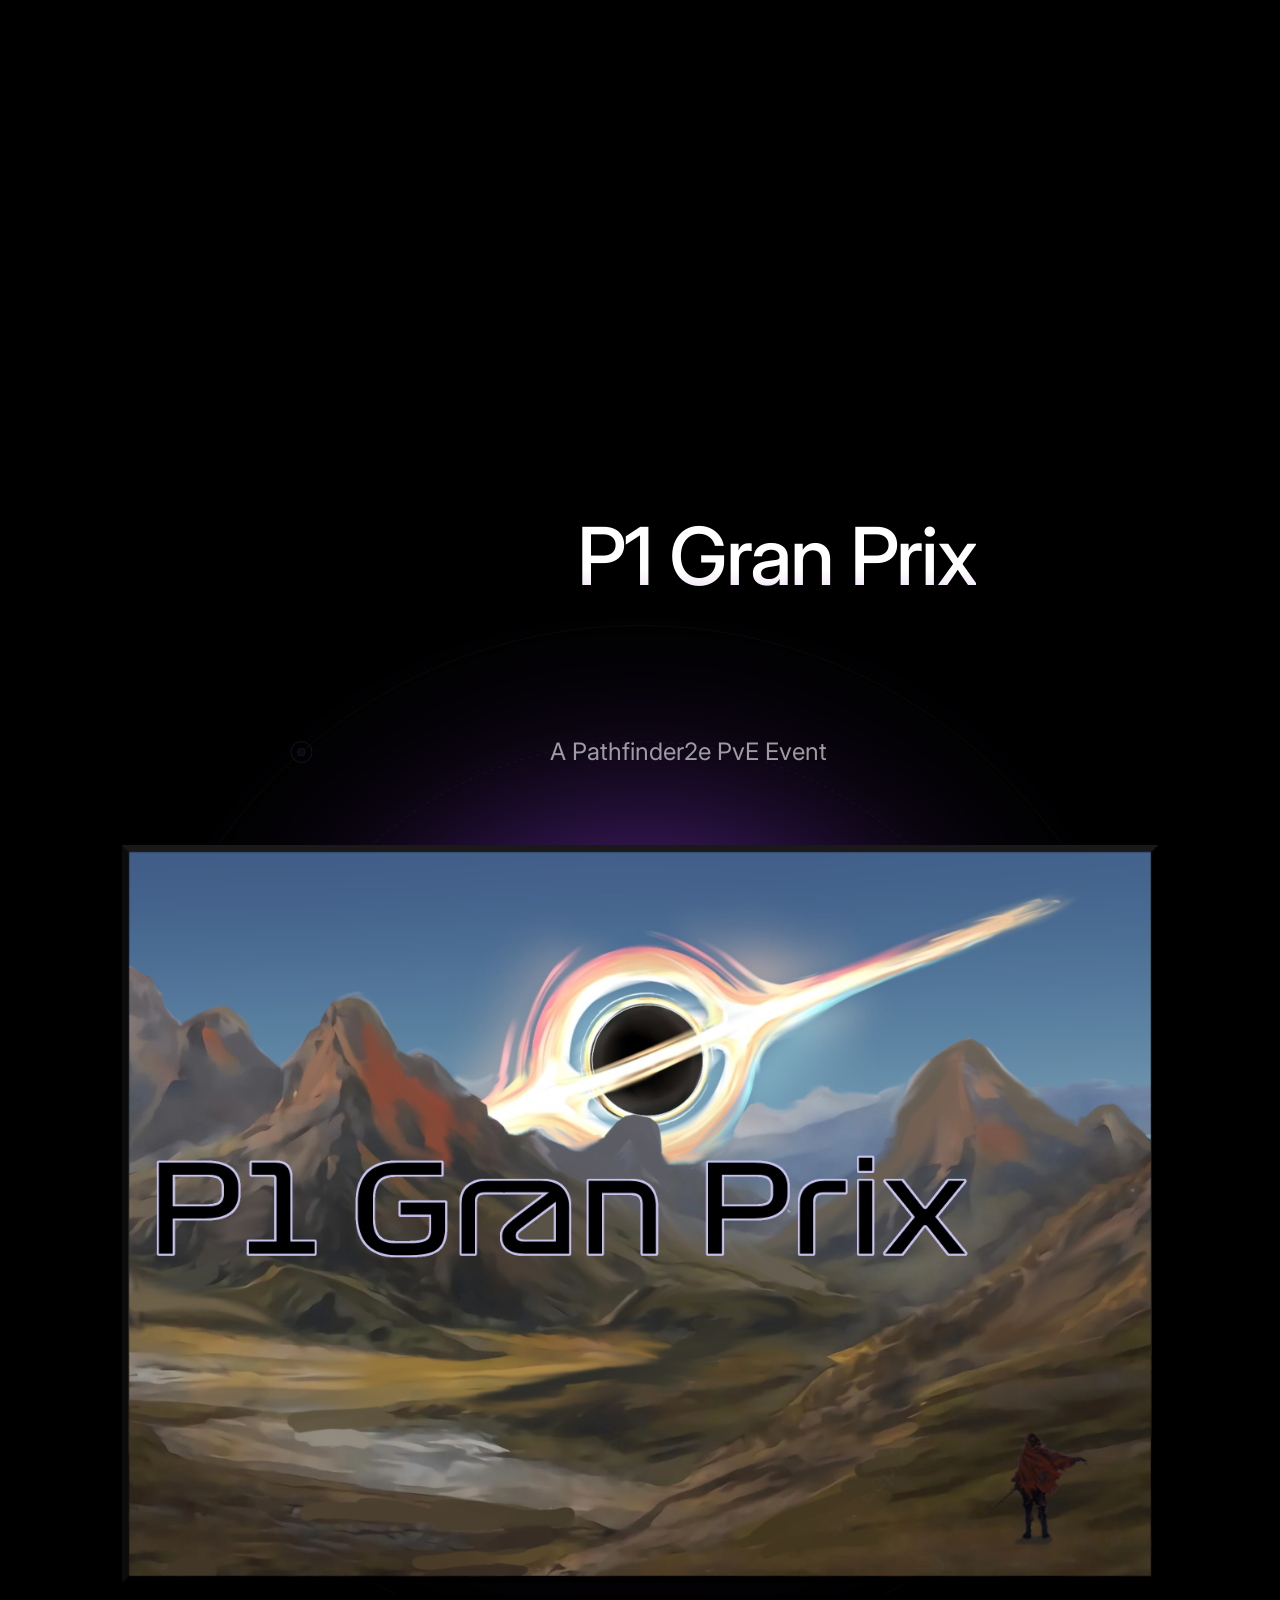
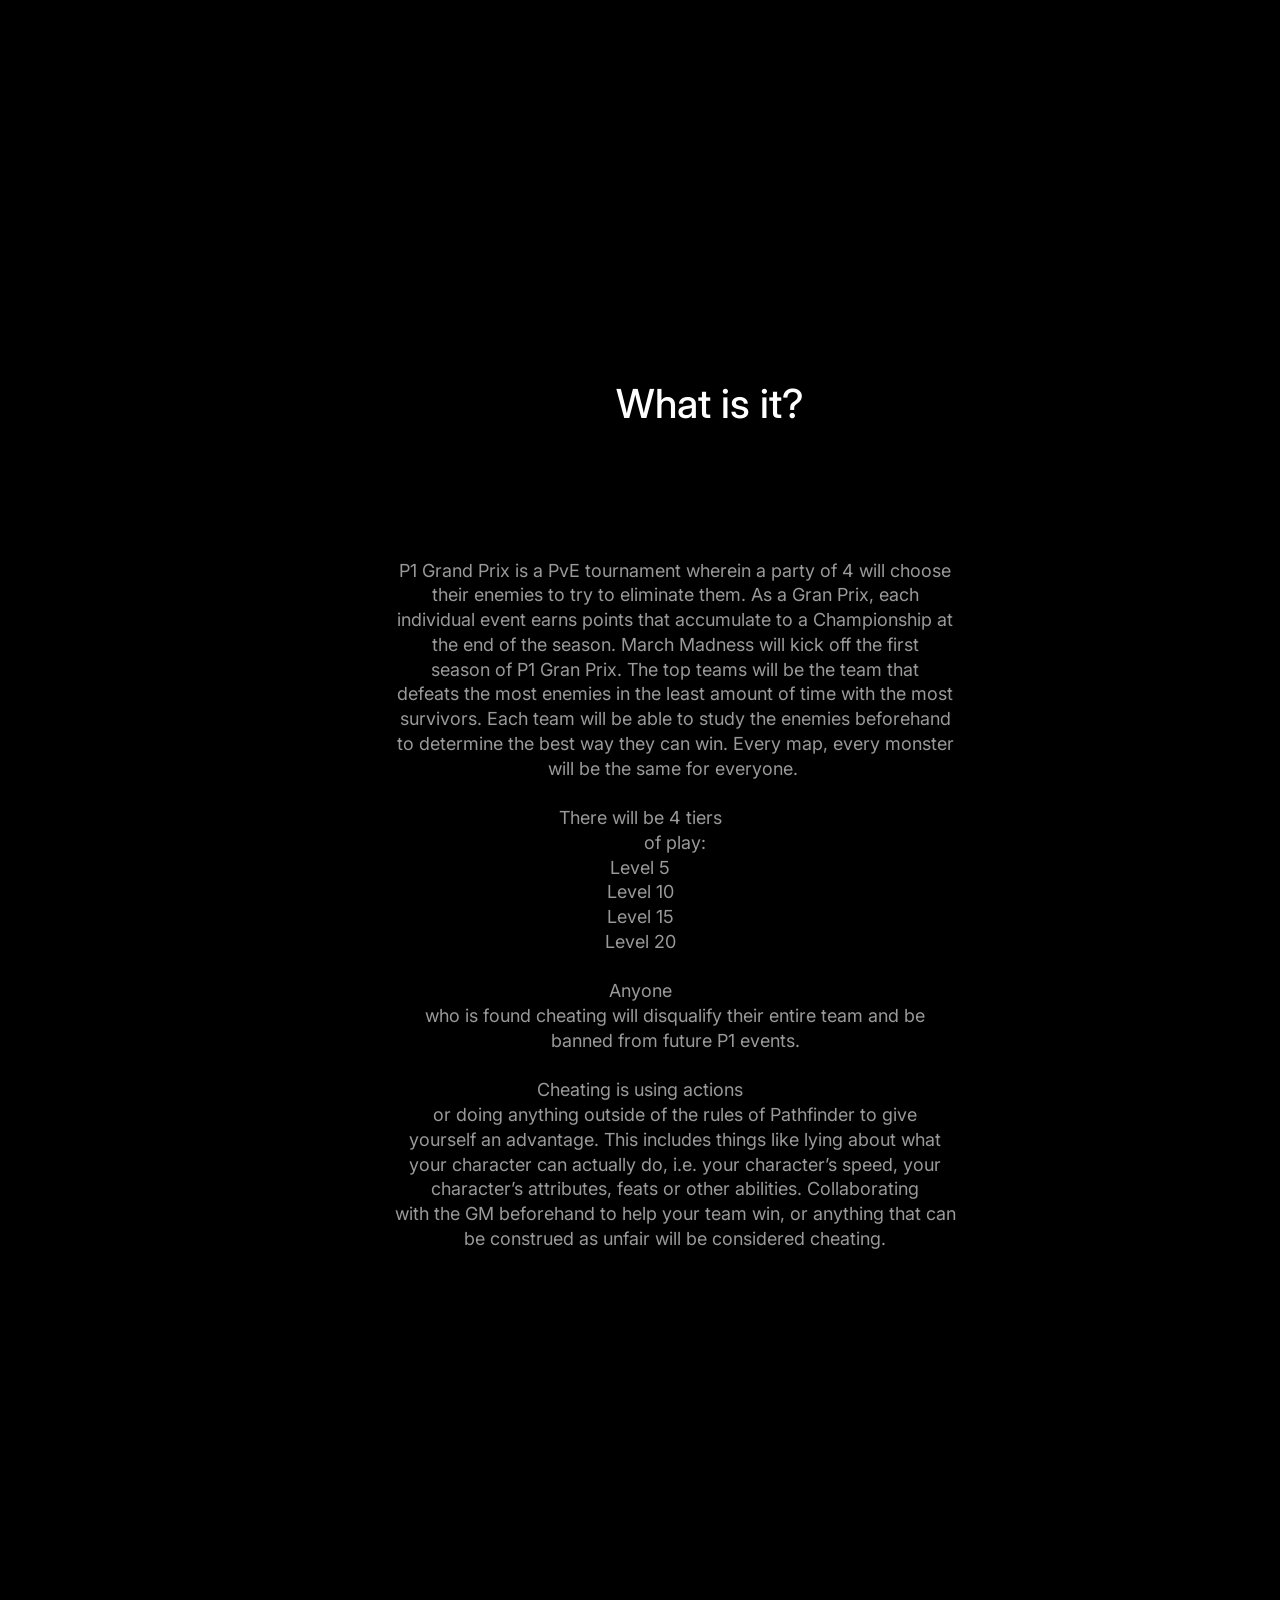
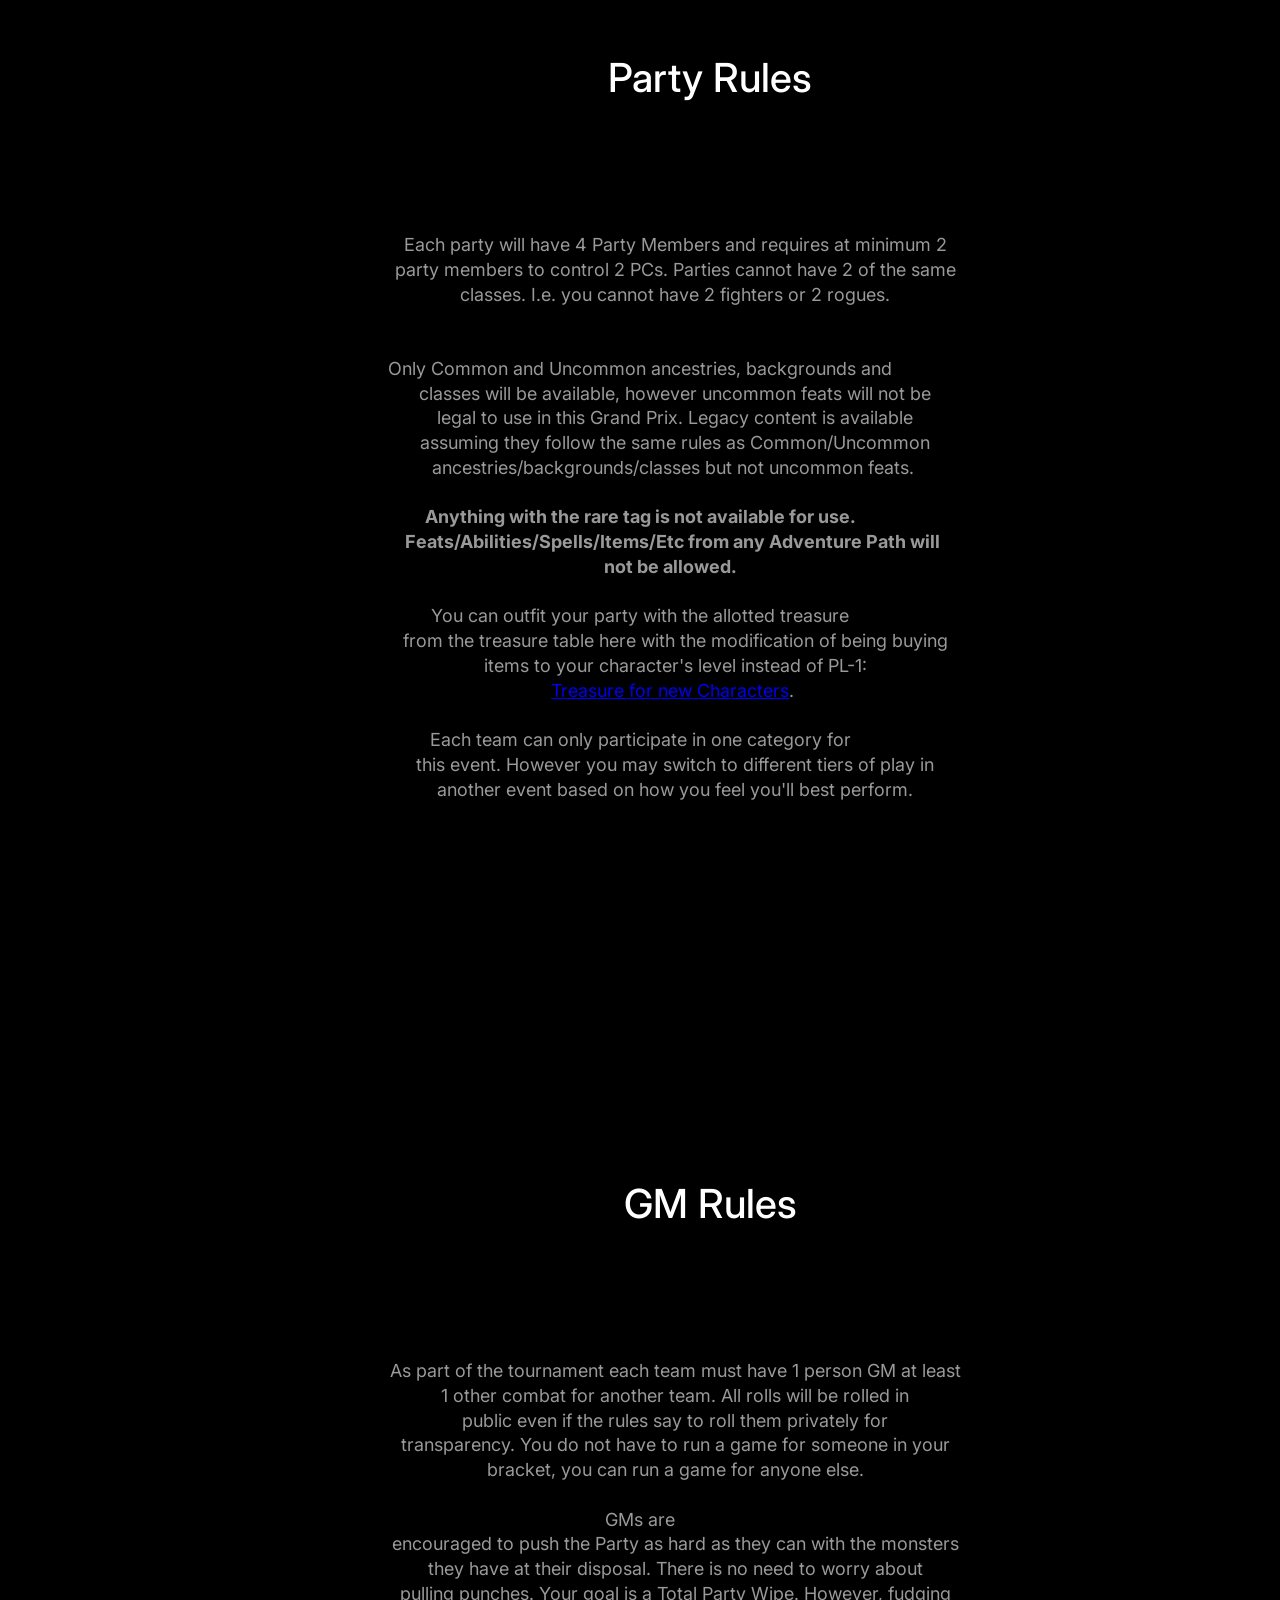
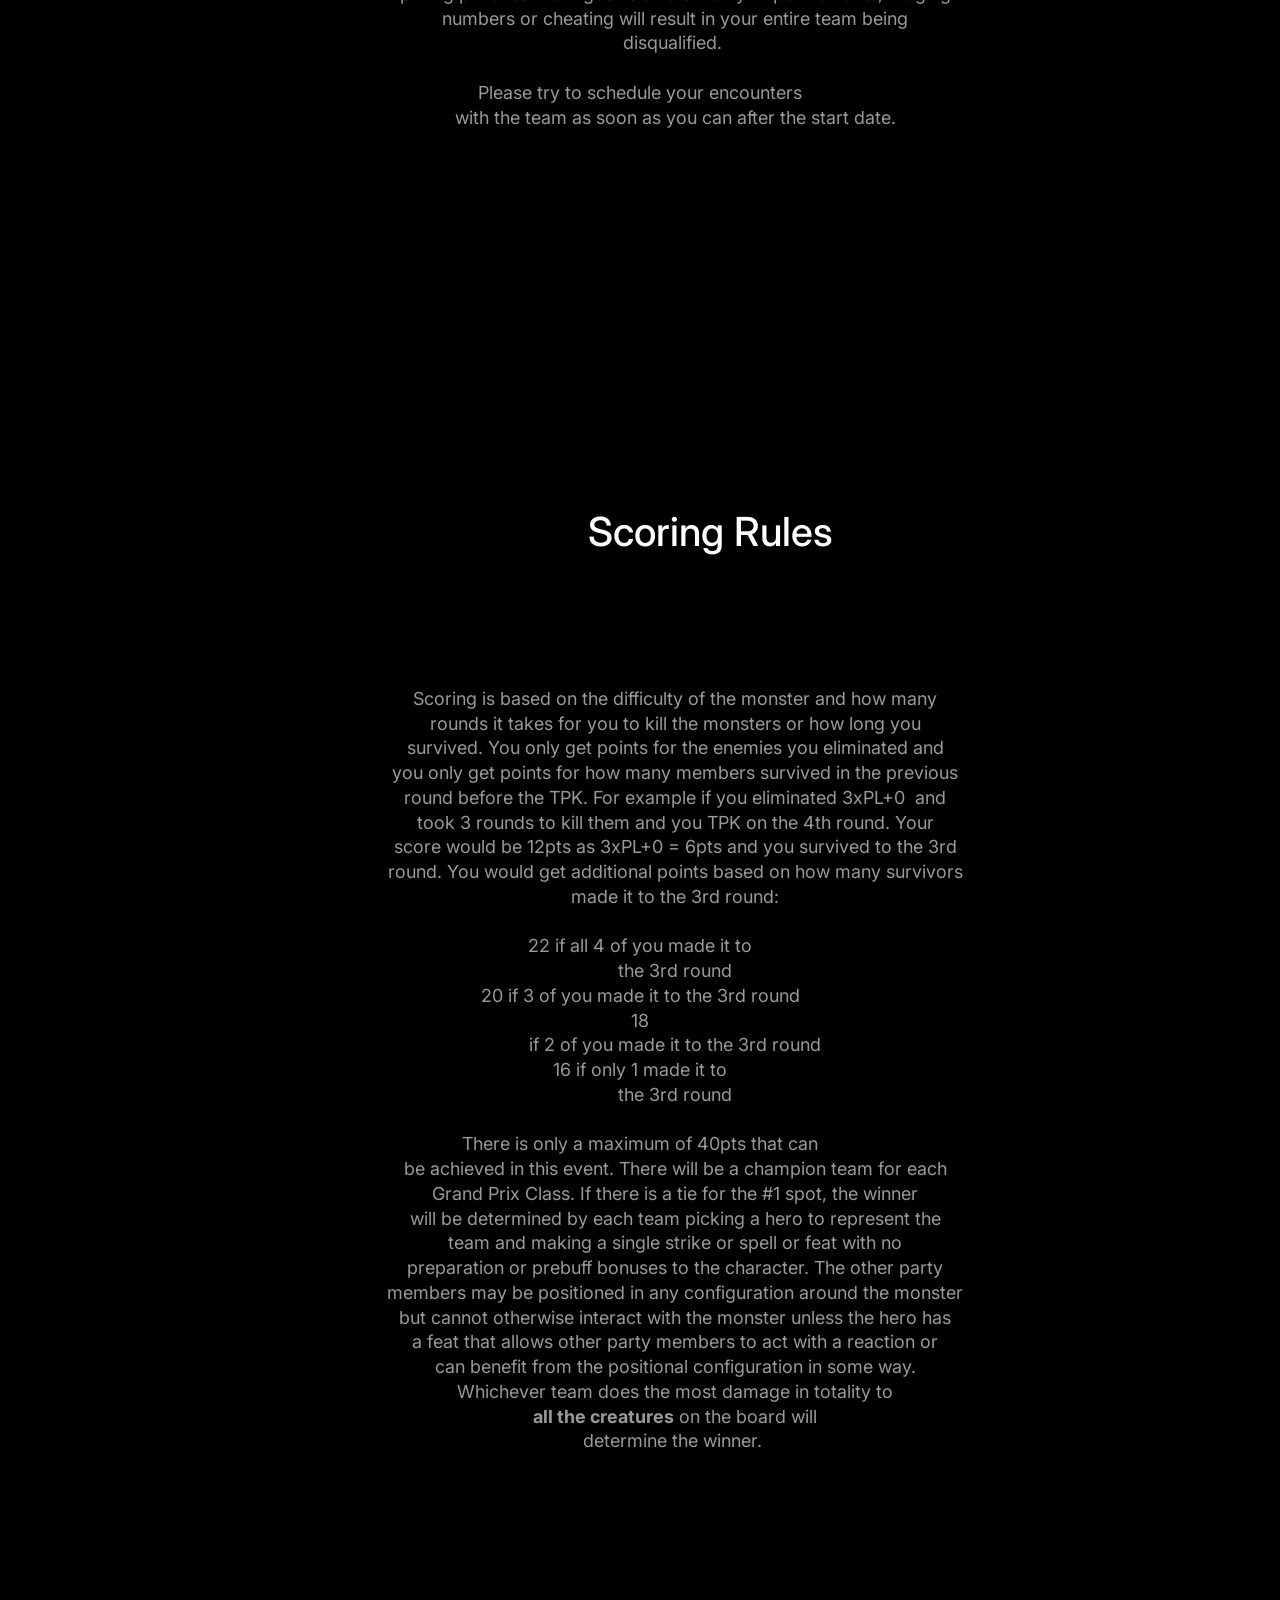
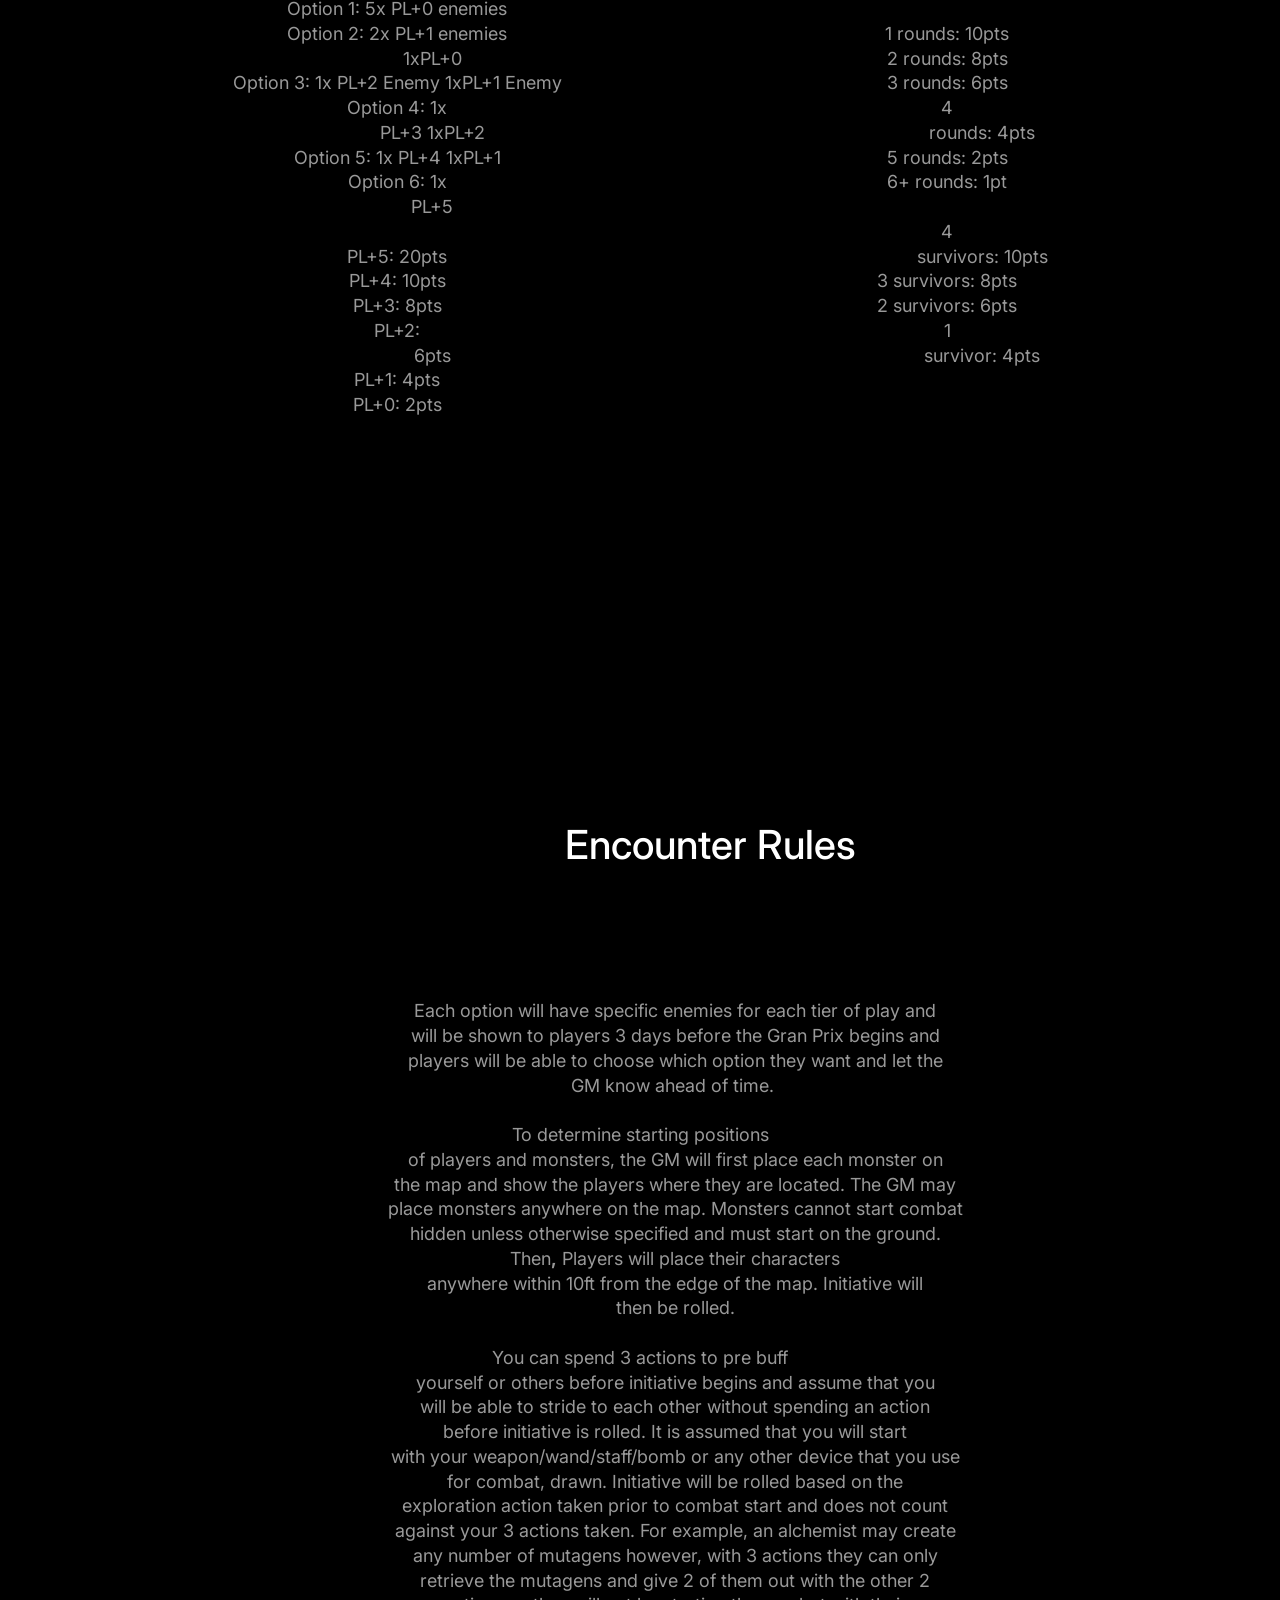
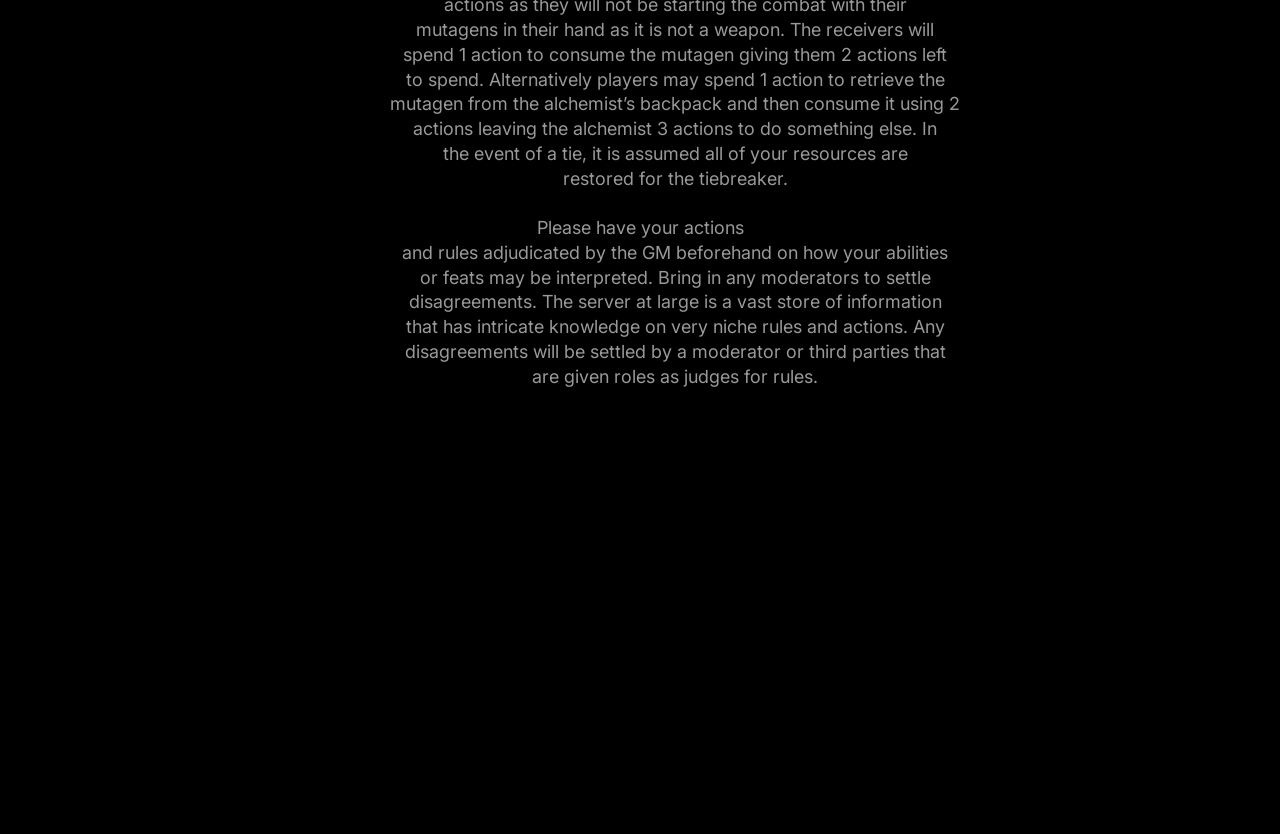
==== commit fbfee103: "Add files via upload" ====
--- a/index.html
+++ b/index.html
@@ -2,7 +2,7 @@
 <html
   lang="en"
   data-ws-project="9b7078dc-49af-4783-a4c2-e20b7708b9e9"
-  data-ws-last-published="2026-02-28T07:32:59.275Z"
+  data-ws-last-published="2026-03-02T06:52:43.037Z"
 >
   <head>
     <link
@@ -407,21 +407,23 @@
             </h2>
             <p class="w-element c1qom380 c10psnxv c6k8nt0 c1xtx0lt c14r73oo">
               P1 Grand Prix is a PvE tournament wherein a party of 4 will choose
-              their enemies to try to eliminate them. The top teams will be the
-              team that defeats the most enemies in the least amount of time
-              with the most survivors. Each team will be able to study the
-              enemies beforehand to determine the best way they can win. Every
-              map, every monster will be the same for everyone. <br /><br />There
-              will be 4 tiers of play:<br />Level 5<br />Level 10<br />Level
-              15<br />Level 20<br /><br />Anyone who is found cheating will
-              disqualify their entire team and be banned from future P1
-              events.<br /><br />Cheating is using actions or doing anything
-              outside of the rules of Pathfinder to give yourself an advantage.
-              This includes things like lying about what your character can
-              actually do, i.e. your character’s speed, your character’s
-              attributes, feats or other abilities. Collaborating with the GM
-              beforehand to help your team win, or anything that can be
-              construed as unfair will be considered cheating.<br />
+              their enemies to try to eliminate them. As a Gran Prix, each
+              individual event earns points that accumulate to a Championship at
+              the end of the season. March Madness will kick off the first
+              season of P1 Gran Prix. The top teams will be the team that
+              defeats the most enemies in the least amount of time with the most
+              survivors. Each team will be able to study the enemies beforehand
+              to determine the best way they can win. Every map, every monster
+              will be the same for everyone. <br /><br />There will be 4 tiers
+              of play:<br />Level 5<br />Level 10<br />Level 15<br />Level 20<br /><br />Anyone
+              who is found cheating will disqualify their entire team and be
+              banned from future P1 events.<br /><br />Cheating is using actions
+              or doing anything outside of the rules of Pathfinder to give
+              yourself an advantage. This includes things like lying about what
+              your character can actually do, i.e. your character’s speed, your
+              character’s attributes, feats or other abilities. Collaborating
+              with the GM beforehand to help your team win, or anything that can
+              be construed as unfair will be considered cheating.<br />
             </p>
           </div>
         </section>
@@ -448,14 +450,16 @@
                 Feats/Abilities/Spells/Items/Etc from any Adventure Path will
                 not be allowed. </b
               ><br /><br />You can outfit your party with the allotted treasure
-              from the treasure table here:
+              from the treasure table here with the modification of being buying
+              items to your character&#x27;s level instead of PL-1:
               <a
                 href="https://2e.aonprd.com/Rules.aspx?ID=2662"
                 target="_blank"
                 class="w-element"
                 >Treasure for new Characters</a
               >. <br /><br />Each team can only participate in one category for
-              this event. <br /><br /><br />
+              this event. However you may switch to different tiers of play in
+              another event based on how you feel you&#x27;ll best perform.
             </p>
           </div>
         </section>
@@ -478,7 +482,8 @@
               they have at their disposal. There is no need to worry about
               pulling punches. Your goal is a Total Party Wipe. However, fudging
               numbers or cheating will result in your entire team being
-              disqualified. 
+              disqualified. <br /><br />Please try to schedule your encounters
+              with the team as soon as you can after the start date.
             </p>
           </div>
         </section>
@@ -504,10 +509,10 @@
               the 3rd round<br />20 if 3 of you made it to the 3rd round<br />18
               if 2 of you made it to the 3rd round<br />16 if only 1 made it to
               the 3rd round<br /><br />There is only a maximum of 40pts that can
-              be achieved in this tournament. There will be a champion team for
-              each Grand Prix Class. If there is a tie for the #1 spot, the
-              winner will be determined by each team picking a hero to represent
-              the team and making a single strike or spell or feat with no
+              be achieved in this event. There will be a champion team for each
+              Grand Prix Class. If there is a tie for the #1 spot, the winner
+              will be determined by each team picking a hero to represent the
+              team and making a single strike or spell or feat with no
               preparation or prebuff bonuses to the character. The other party
               members may be positioned in any configuration around the monster
               but cannot otherwise interact with the monster unless the hero has
@@ -551,7 +556,7 @@
             </h2>
             <p class="w-element c1qom380 c10psnxv c6k8nt0 c1xtx0lt c14r73oo">
               Each option will have specific enemies for each tier of play and
-              will be shown to players 3 days before the tournament begins and
+              will be shown to players 3 days before the Gran Prix begins and
               players will be able to choose which option they want and let the
               GM know ahead of time. <br /><br />To determine starting positions
               of players and monsters, the GM will first place each monster on
@@ -560,7 +565,7 @@
               hidden unless otherwise specified and must start on the ground.
               Then<b class="w-element">,</b> Players will place their characters
               anywhere within 10ft from the edge of the map. Initiative will
-              then be rolled.<br /><br />You can spend 3 actions to prebuff
+              then be rolled.<br /><br />You can spend 3 actions to pre buff
               yourself or others before initiative begins and assume that you
               will be able to stride to each other without spending an action
               before initiative is rolled. It is assumed that you will start
@@ -575,14 +580,15 @@
               spend 1 action to consume the mutagen giving them 2 actions left
               to spend. Alternatively players may spend 1 action to retrieve the
               mutagen from the alchemist’s backpack and then consume it using 2
-              actions leaving the alchemist 3 actions to do something else. <br /><br />Please
-              have your actions and rules adjudicated by the GM beforehand on
-              how your abilities or feats may be interpreted. Bring in any
-              moderators to settle disagreements. The server at large is a vast
-              store of information that has intricate knowledge on very niche
-              rules and actions. Any disagreements will be settled by a
-              moderator or third parties that are given roles as judges for
-              rules.
+              actions leaving the alchemist 3 actions to do something else. In
+              the event of a tie, it is assumed all of your resources are
+              restored for the tiebreaker.<br /><br />Please have your actions
+              and rules adjudicated by the GM beforehand on how your abilities
+              or feats may be interpreted. Bring in any moderators to settle
+              disagreements. The server at large is a vast store of information
+              that has intricate knowledge on very niche rules and actions. Any
+              disagreements will be settled by a moderator or third parties that
+              are given roles as judges for rules.
             </p>
           </div>
         </section>
@@ -621,13 +627,13 @@
       {}
     </script>
     <script
-      src="/assets/entries/entry-server-routing.D-lQWxBe.js"
+      src="/assets/entries/entry-server-routing.BJwOWO3G.js"
       type="module"
       async
     ></script>
     <link
       rel="modulepreload"
-      href="/assets/entries/pages_index.B5QDAujq.js"
+      href="/assets/entries/pages_index.rrBtw-R2.js"
       as="script"
       type="text/javascript"
     /><link
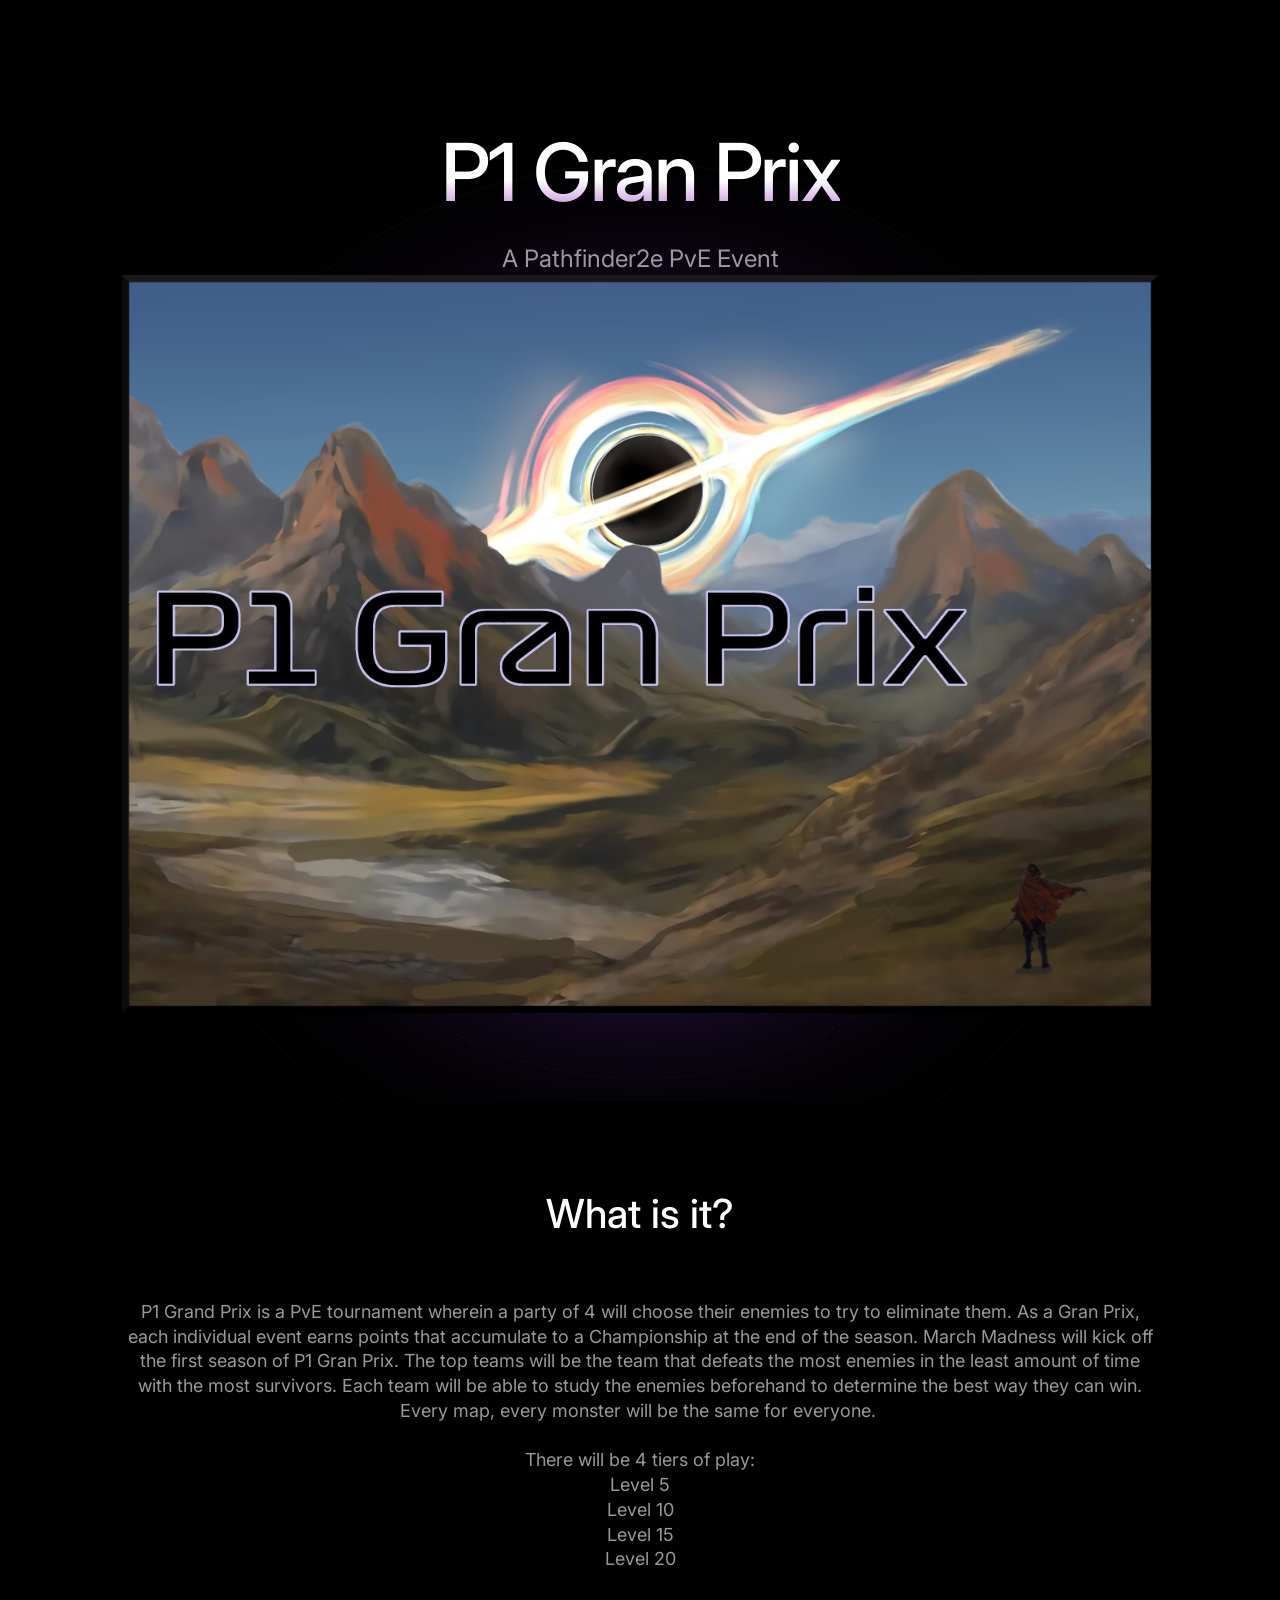
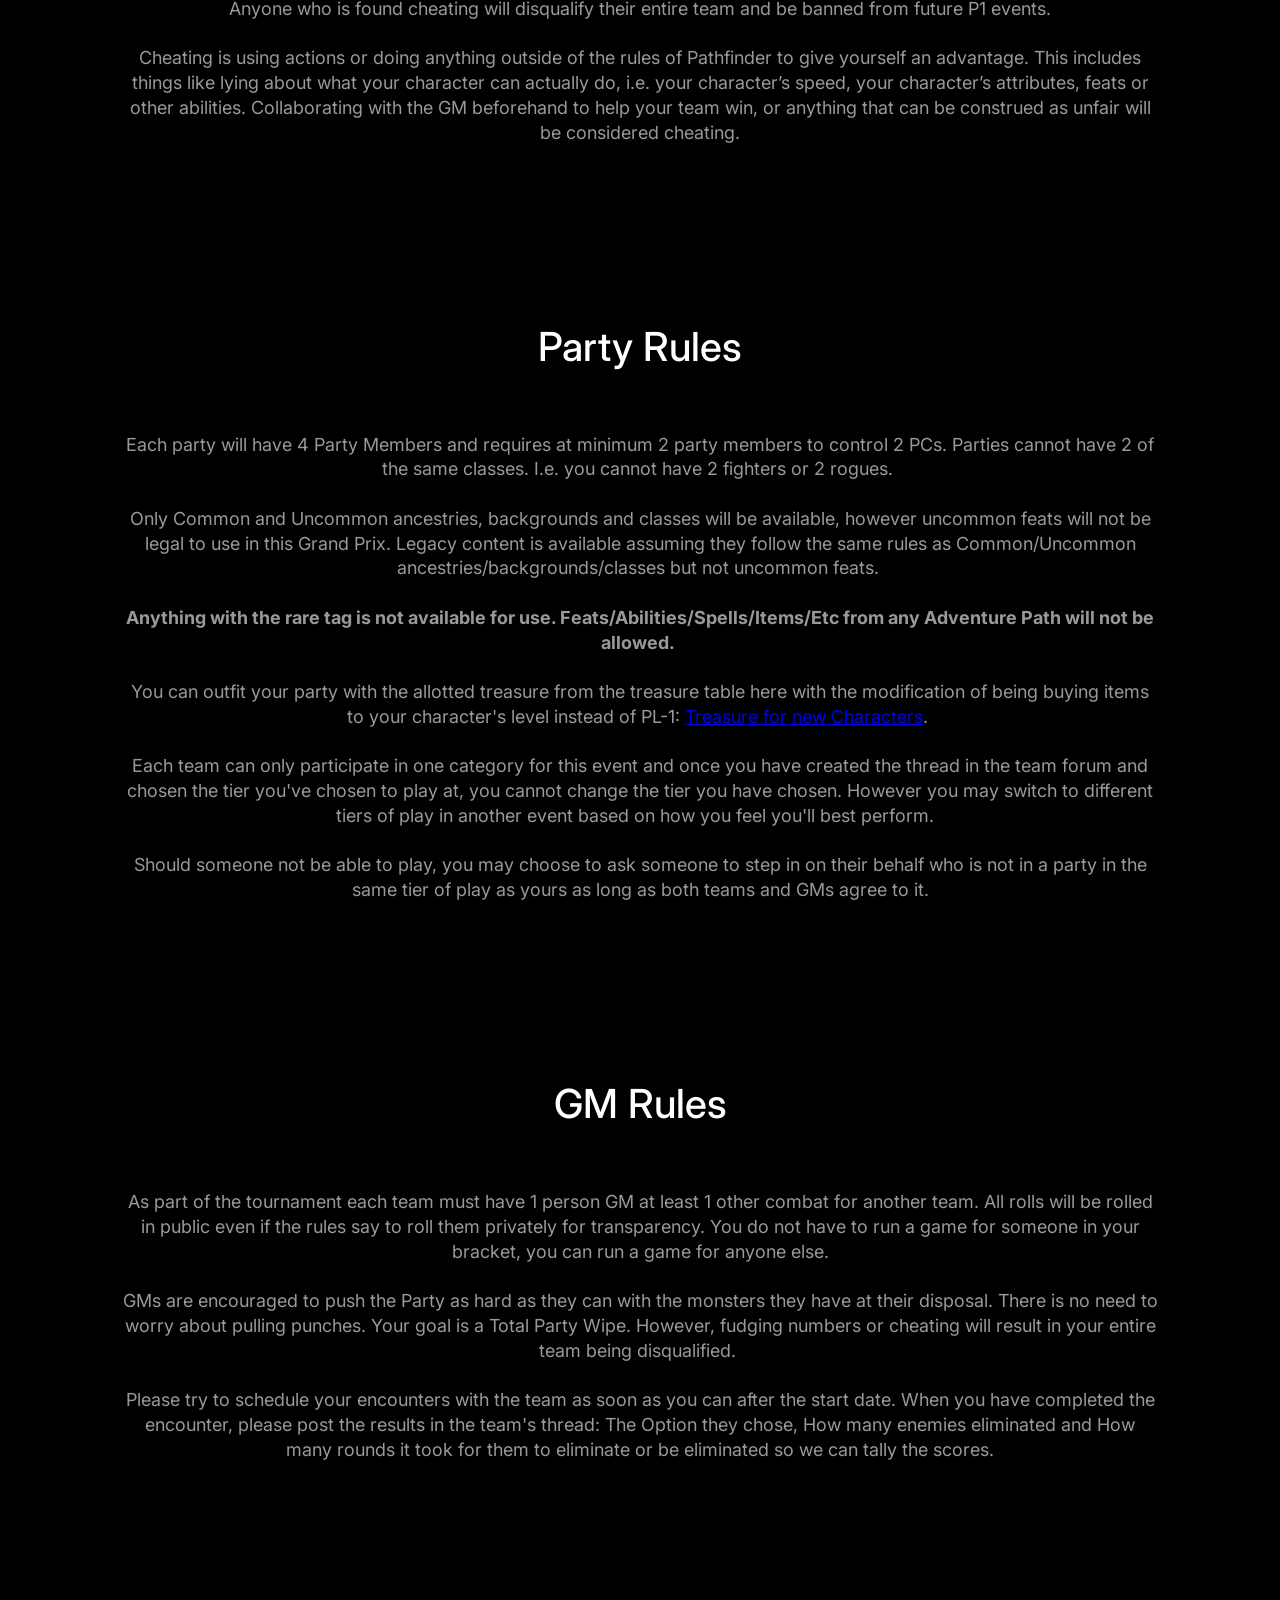
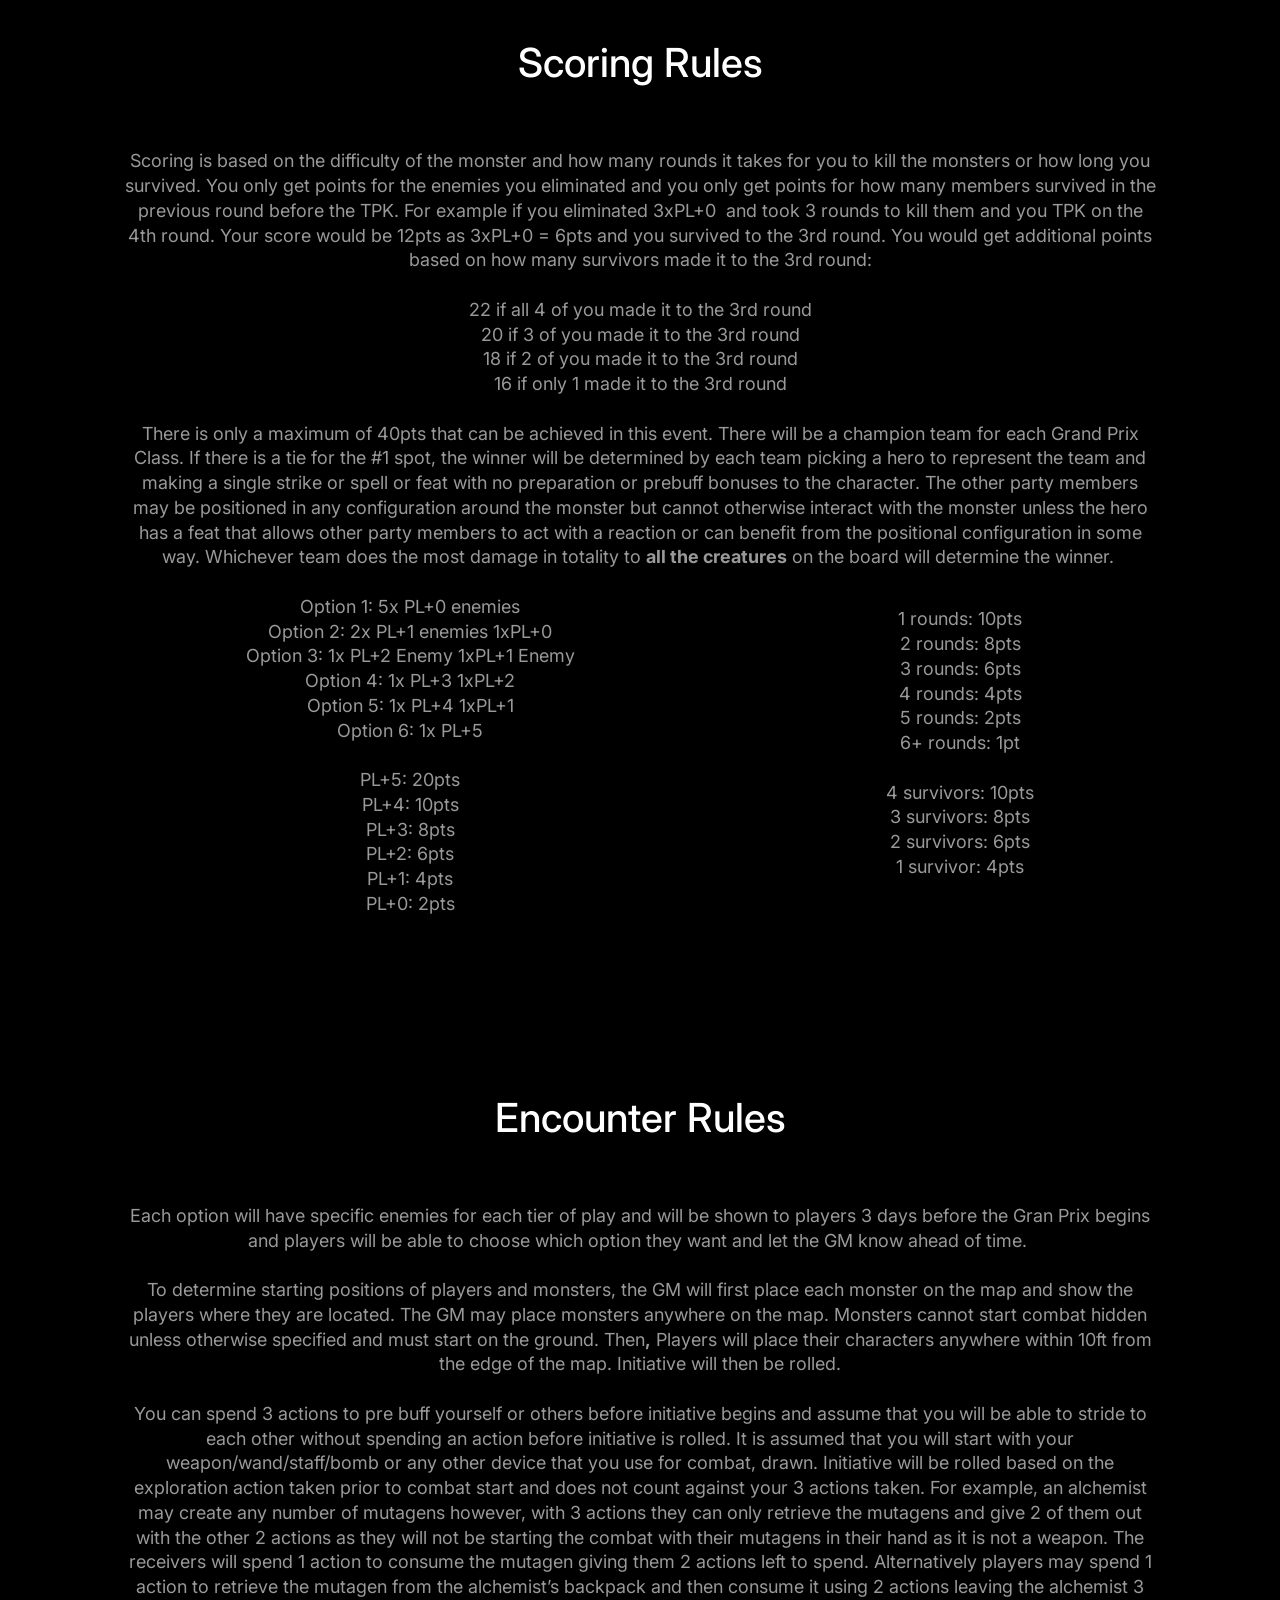
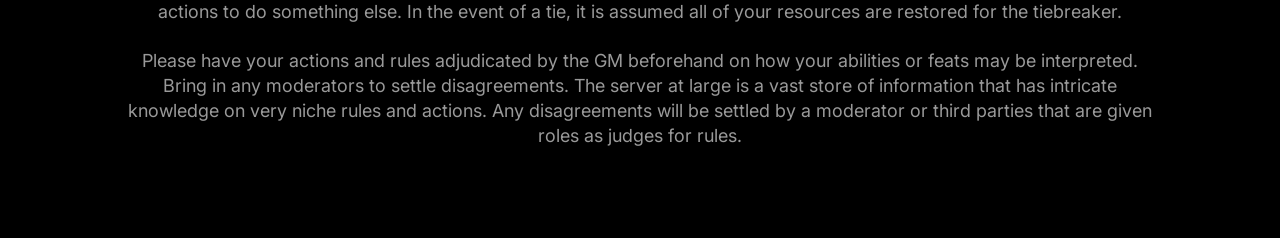
==== commit b48834a3: "Add files via upload" ====
--- a/index.html
+++ b/index.html
@@ -2,7 +2,7 @@
 <html
   lang="en"
   data-ws-project="9b7078dc-49af-4783-a4c2-e20b7708b9e9"
-  data-ws-last-published="2026-03-02T06:52:43.037Z"
+  data-ws-last-published="2026-03-02T07:11:52.837Z"
 >
   <head>
     <link
@@ -458,8 +458,14 @@
                 class="w-element"
                 >Treasure for new Characters</a
               >. <br /><br />Each team can only participate in one category for
-              this event. However you may switch to different tiers of play in
-              another event based on how you feel you&#x27;ll best perform.
+              this event and once you have created the thread in the team forum
+              and chosen the tier you&#x27;ve chosen to play at, you cannot
+              change the tier you have chosen. However you may switch to
+              different tiers of play in another event based on how you feel
+              you&#x27;ll best perform. <br /><br />Should someone not be able
+              to play, you may choose to ask someone to step in on their behalf
+              who is not in a party in the same tier of play as yours as long as
+              both teams and GMs agree to it.
             </p>
           </div>
         </section>
@@ -483,7 +489,11 @@
               pulling punches. Your goal is a Total Party Wipe. However, fudging
               numbers or cheating will result in your entire team being
               disqualified. <br /><br />Please try to schedule your encounters
-              with the team as soon as you can after the start date.
+              with the team as soon as you can after the start date. When you
+              have completed the encounter, please post the results in the
+              team&#x27;s thread: The Option they chose, How many enemies
+              eliminated and How many rounds it took for them to eliminate or be
+              eliminated so we can tally the scores.
             </p>
           </div>
         </section>
@@ -627,13 +637,13 @@
       {}
     </script>
     <script
-      src="/assets/entries/entry-server-routing.BJwOWO3G.js"
+      src="/assets/entries/entry-server-routing.kWPcf6D0.js"
       type="module"
       async
     ></script>
     <link
       rel="modulepreload"
-      href="/assets/entries/pages_index.rrBtw-R2.js"
+      href="/assets/entries/pages_index.DvavZhsK.js"
       as="script"
       type="text/javascript"
     /><link
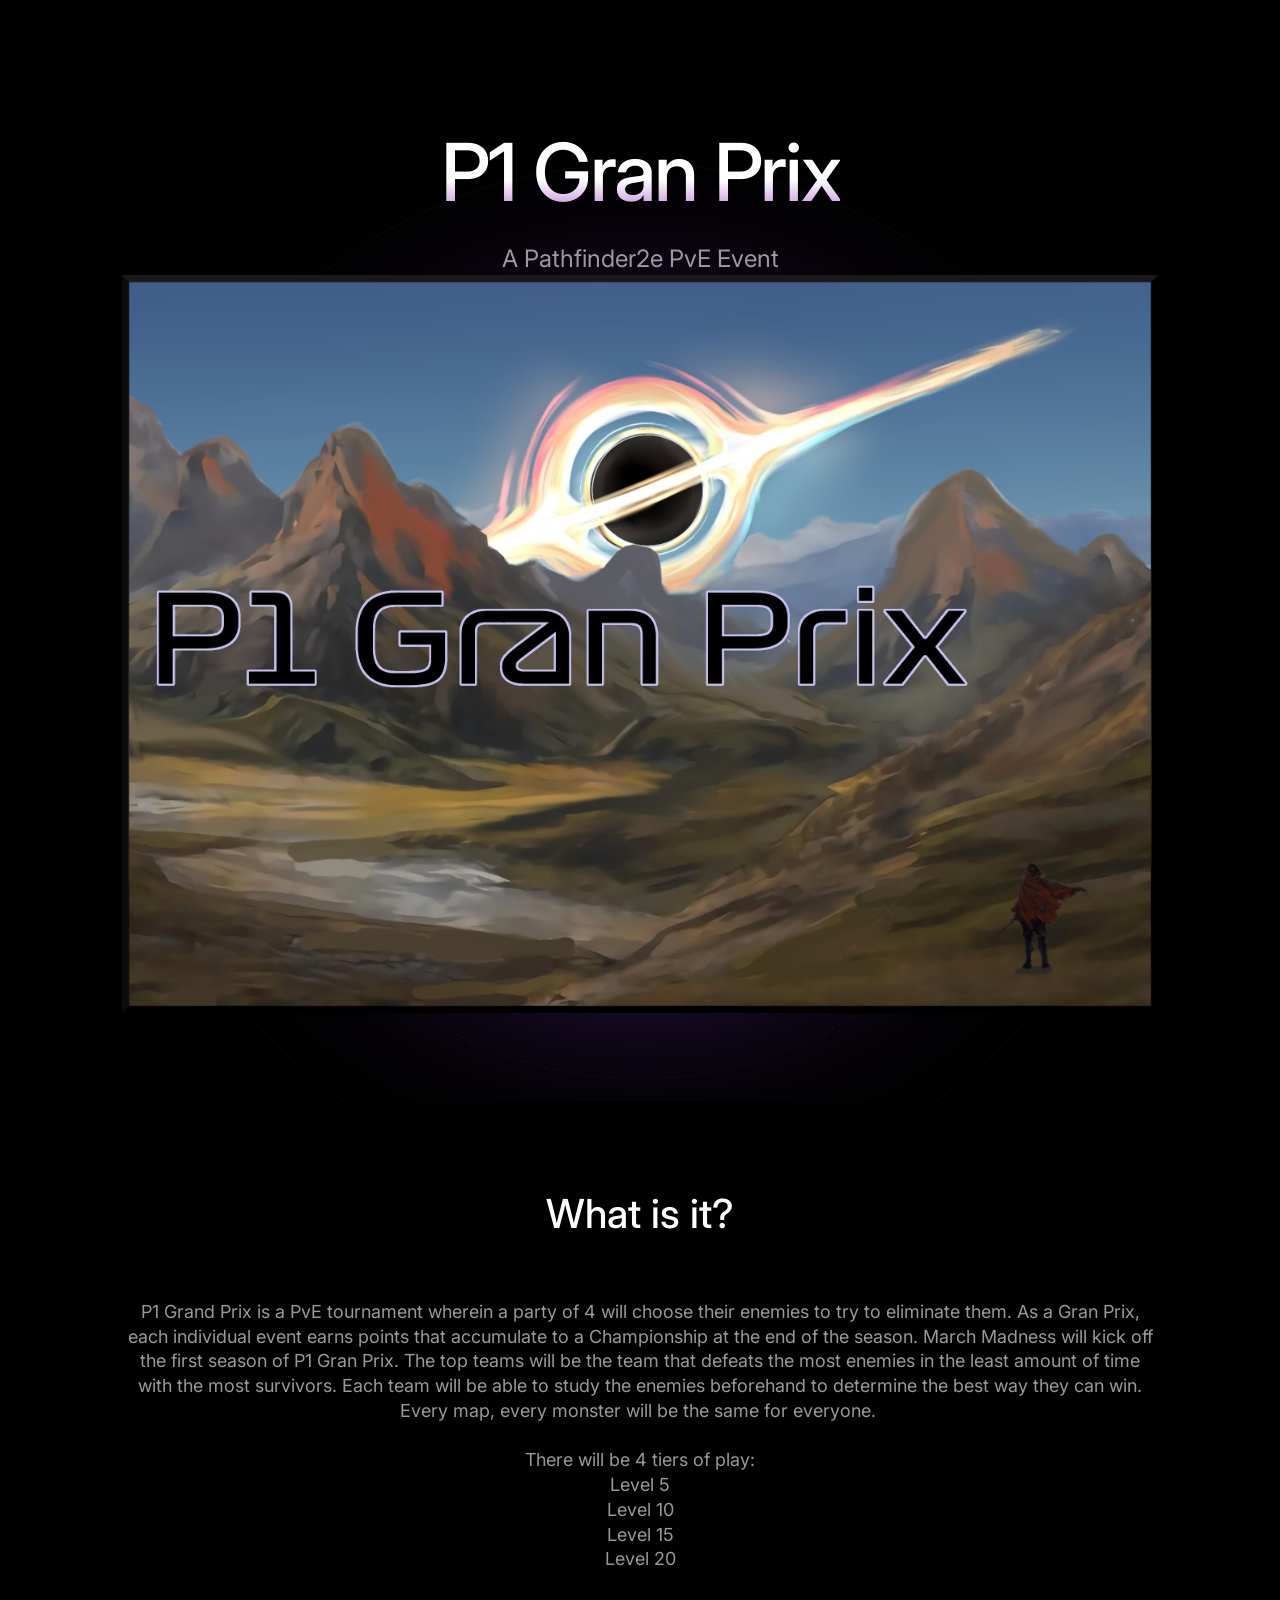
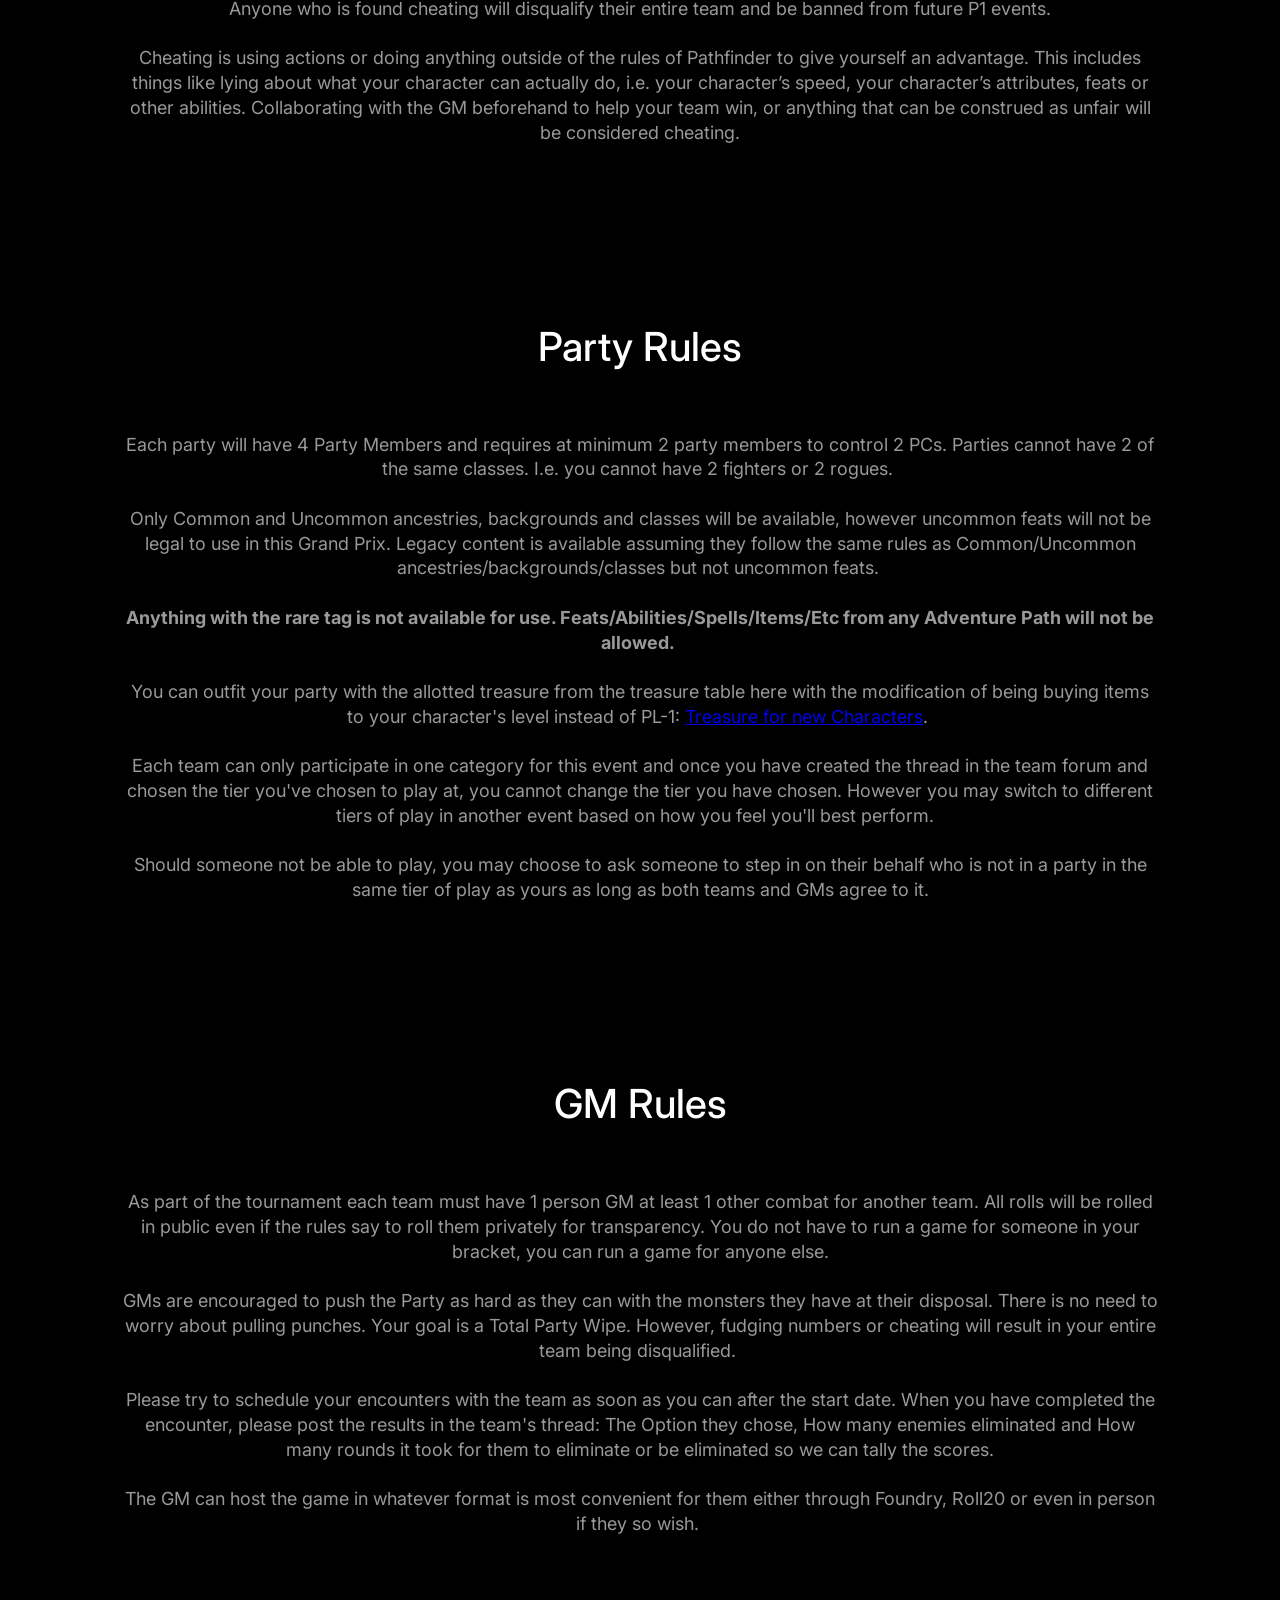
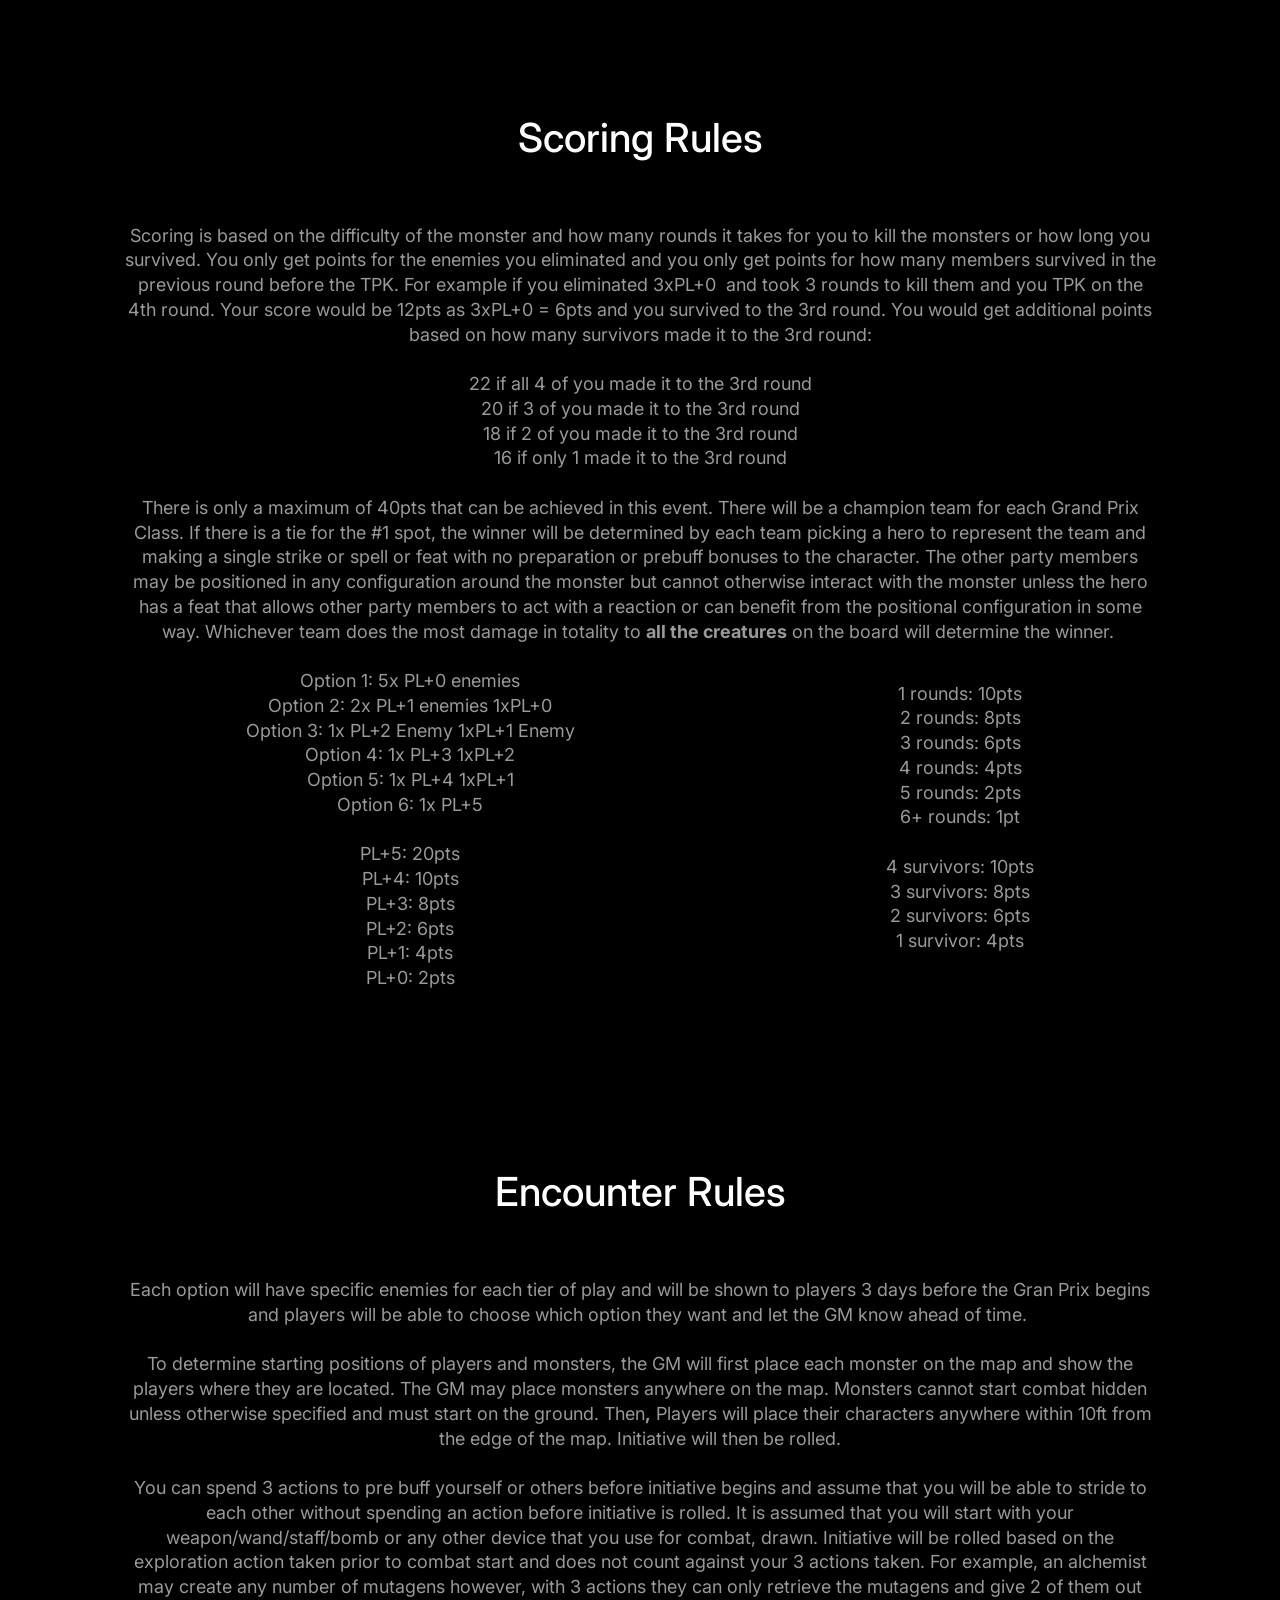
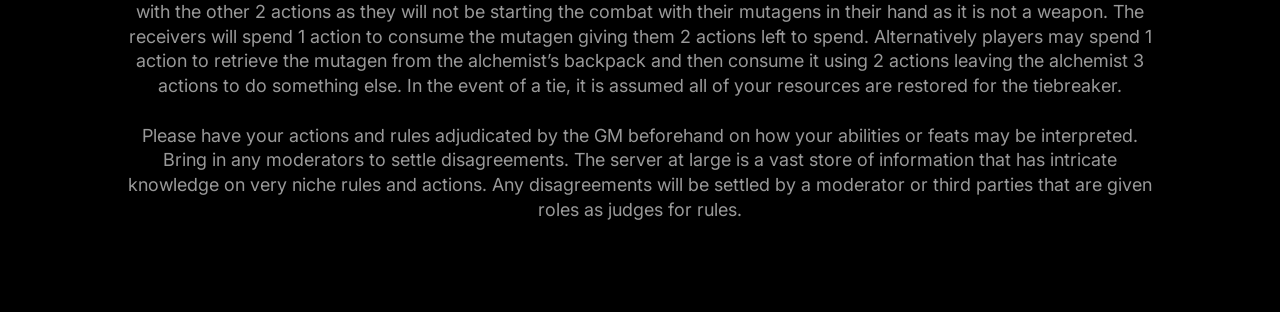
==== commit 81bff562: "Add files via upload" ====
--- a/index.html
+++ b/index.html
@@ -2,7 +2,7 @@
 <html
   lang="en"
   data-ws-project="9b7078dc-49af-4783-a4c2-e20b7708b9e9"
-  data-ws-last-published="2026-03-02T07:11:52.837Z"
+  data-ws-last-published="2026-03-02T18:16:48.277Z"
 >
   <head>
     <link
@@ -493,7 +493,9 @@
               have completed the encounter, please post the results in the
               team&#x27;s thread: The Option they chose, How many enemies
               eliminated and How many rounds it took for them to eliminate or be
-              eliminated so we can tally the scores.
+              eliminated so we can tally the scores.<br /><br />The GM can host
+              the game in whatever format is most convenient for them either
+              through Foundry, Roll20 or even in person if they so wish.
             </p>
           </div>
         </section>
@@ -637,13 +639,13 @@
       {}
     </script>
     <script
-      src="/assets/entries/entry-server-routing.kWPcf6D0.js"
+      src="/assets/entries/entry-server-routing.DZz5gg_M.js"
       type="module"
       async
     ></script>
     <link
       rel="modulepreload"
-      href="/assets/entries/pages_index.DvavZhsK.js"
+      href="/assets/entries/pages_index.wClcspMA.js"
       as="script"
       type="text/javascript"
     /><link
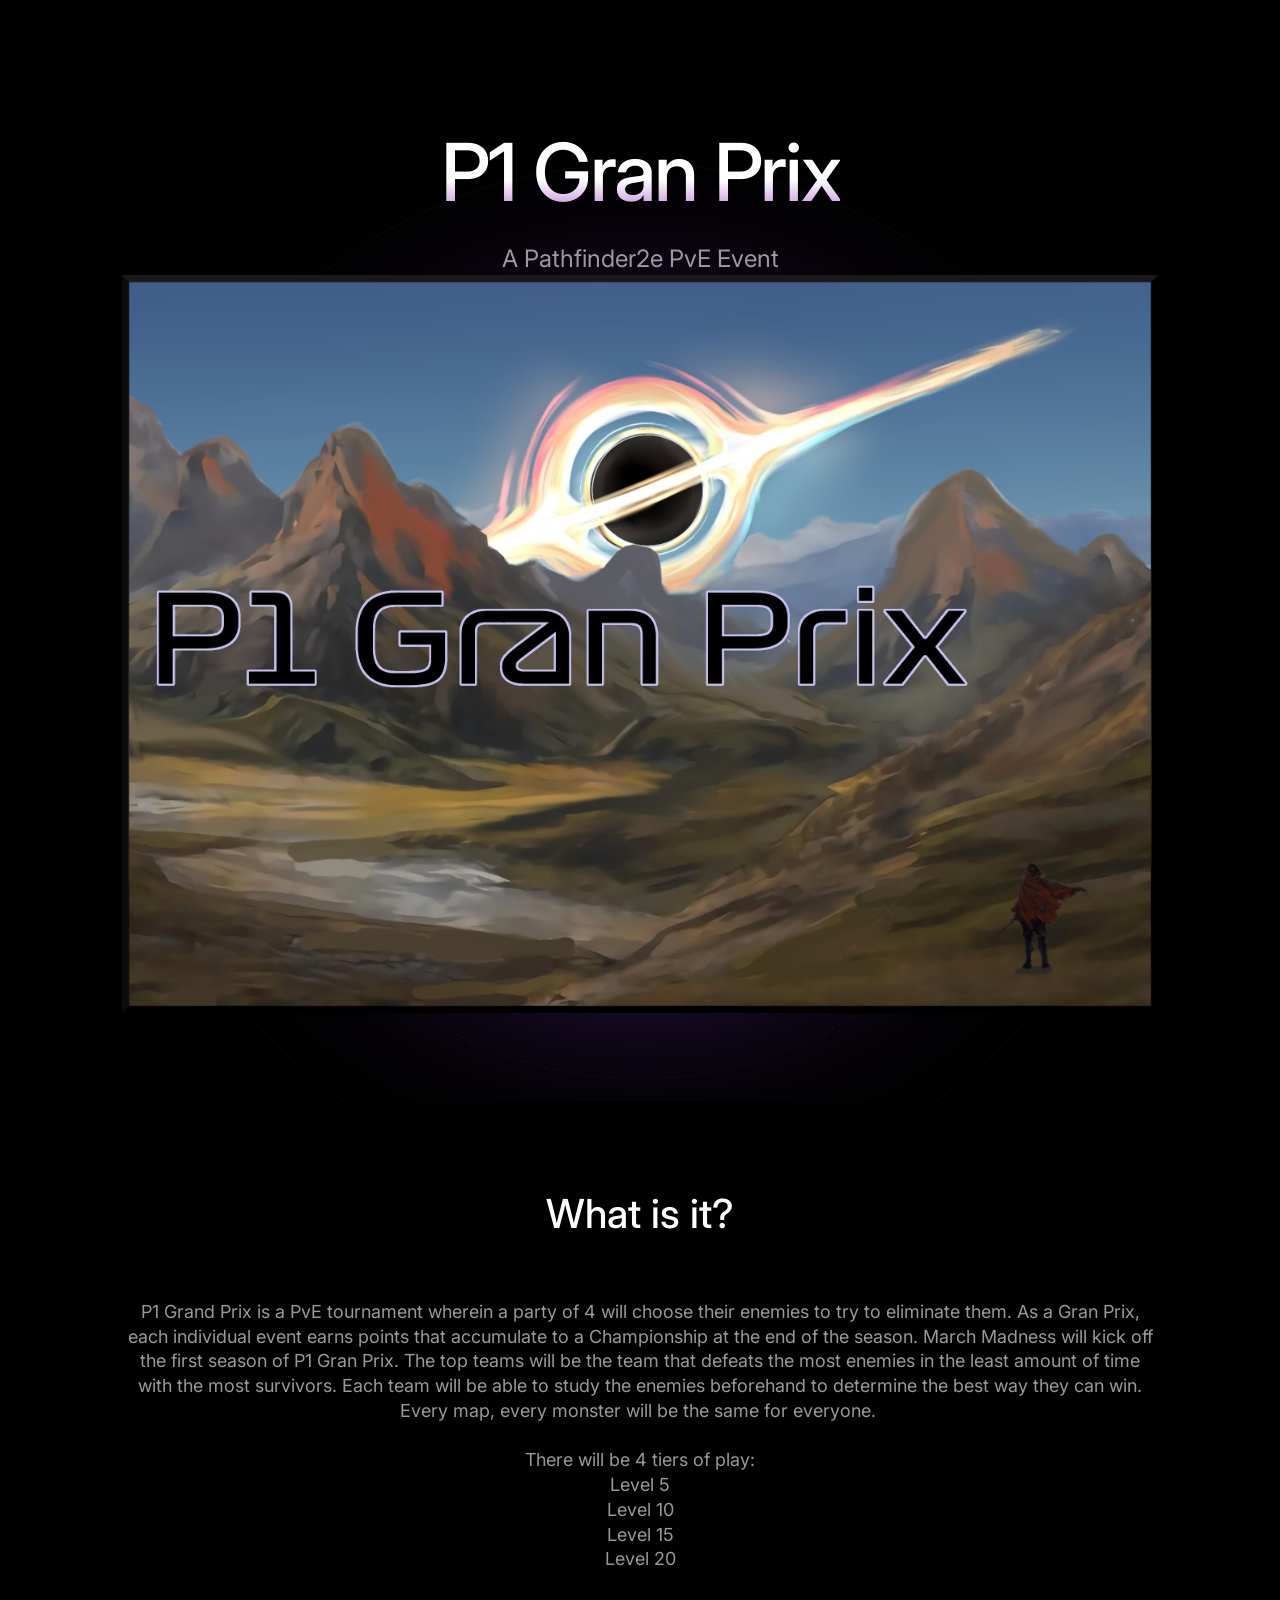
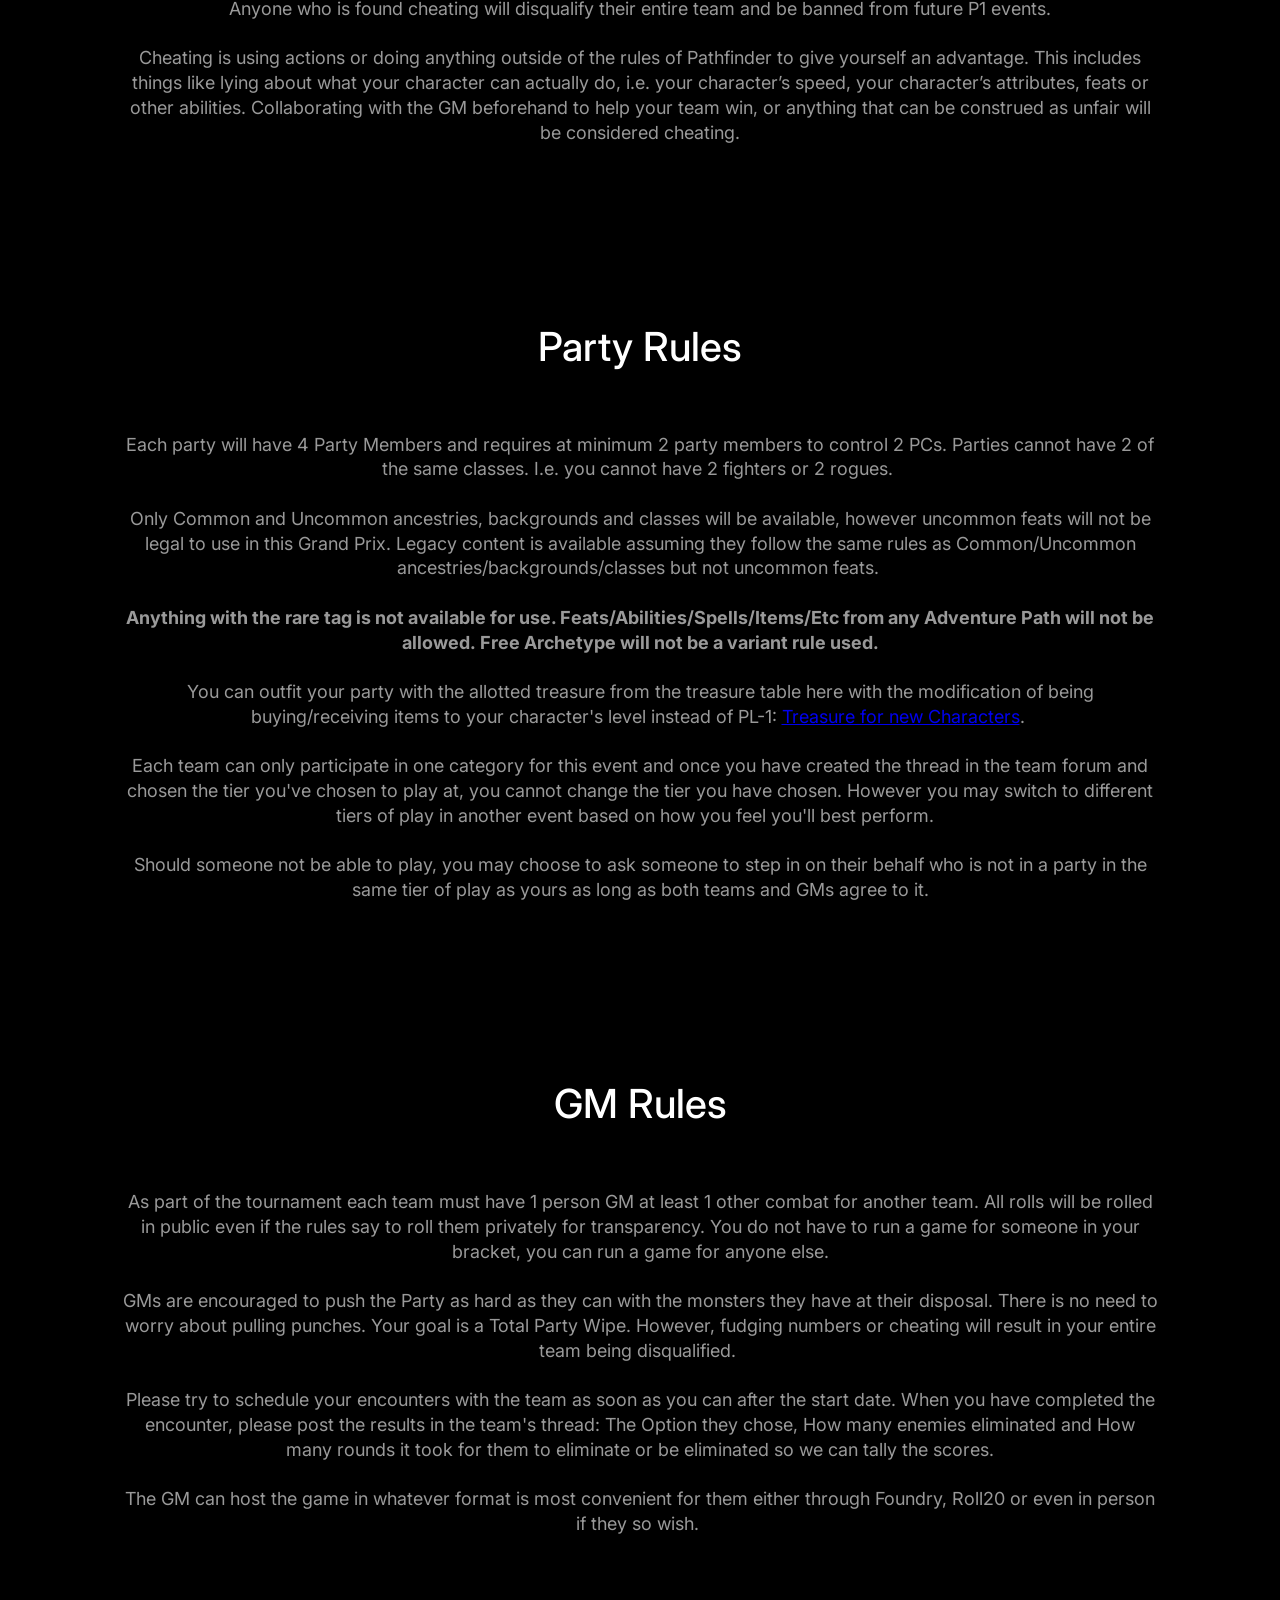
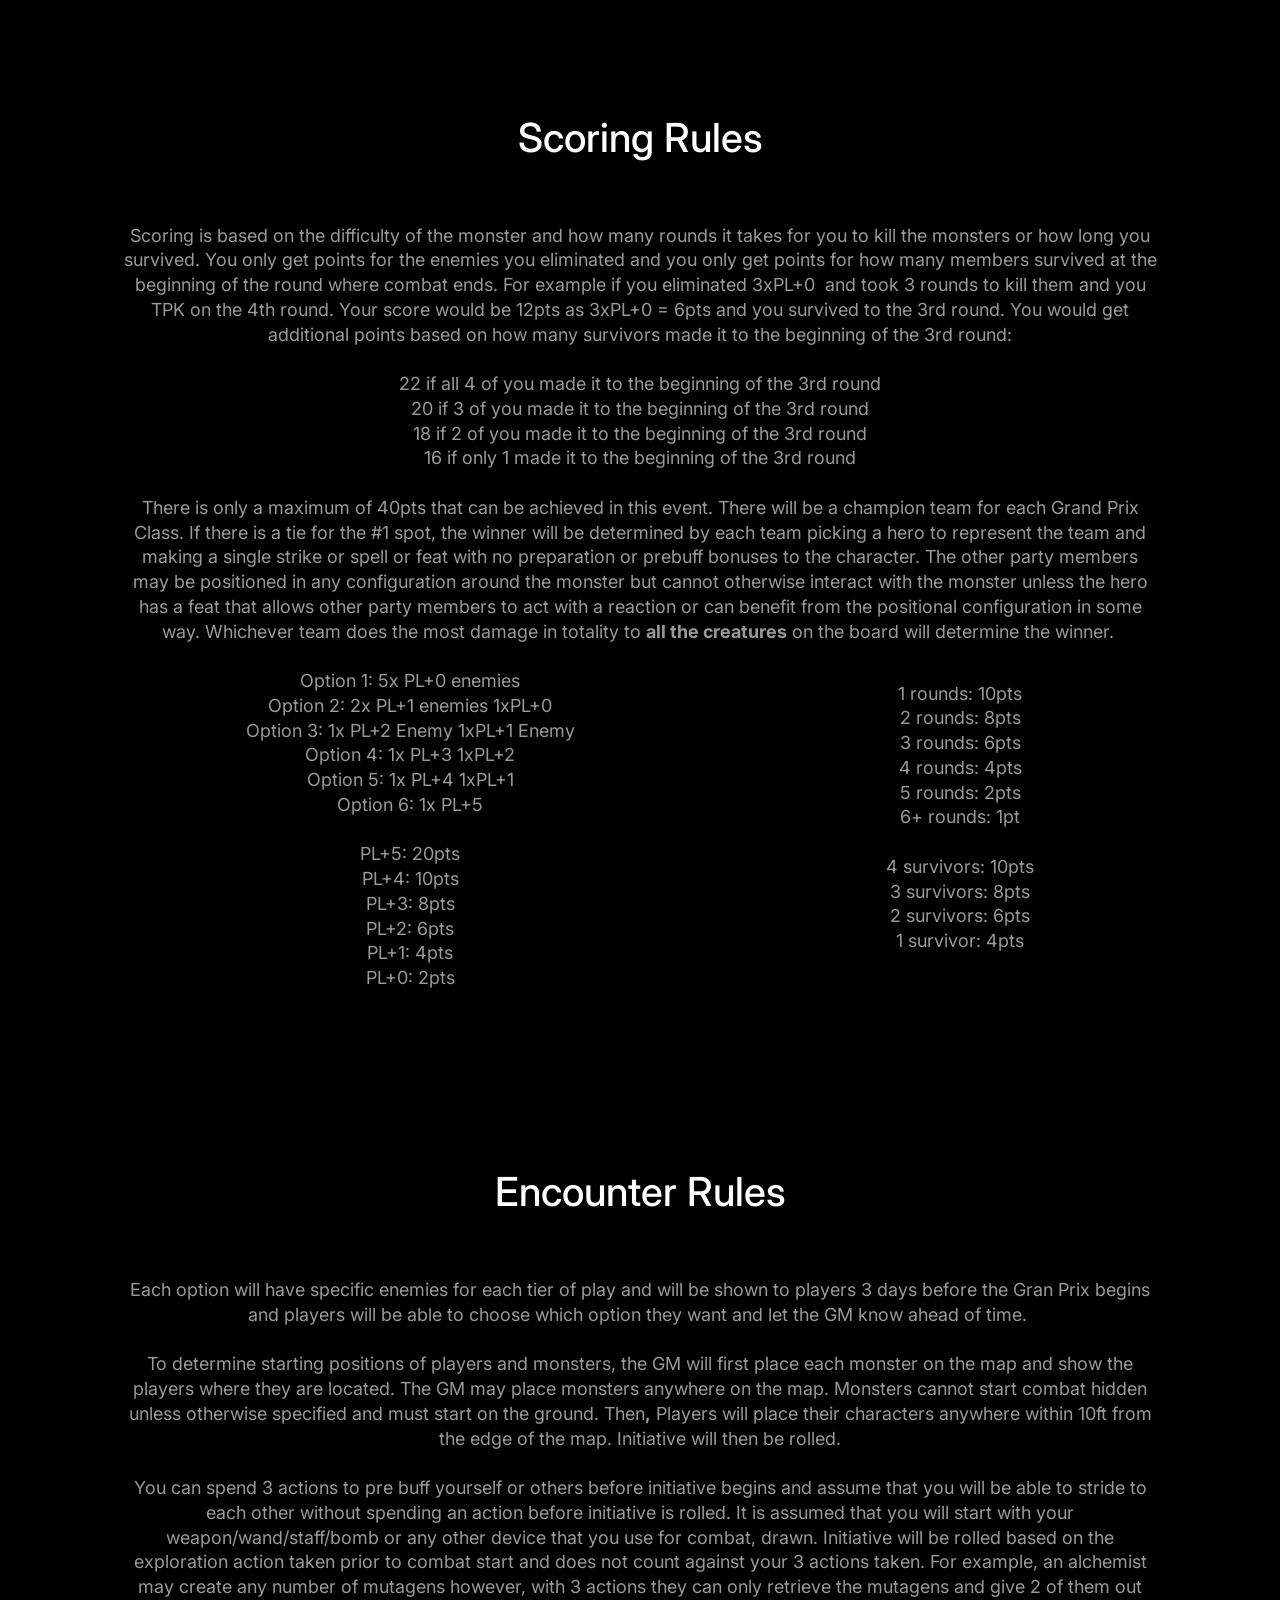
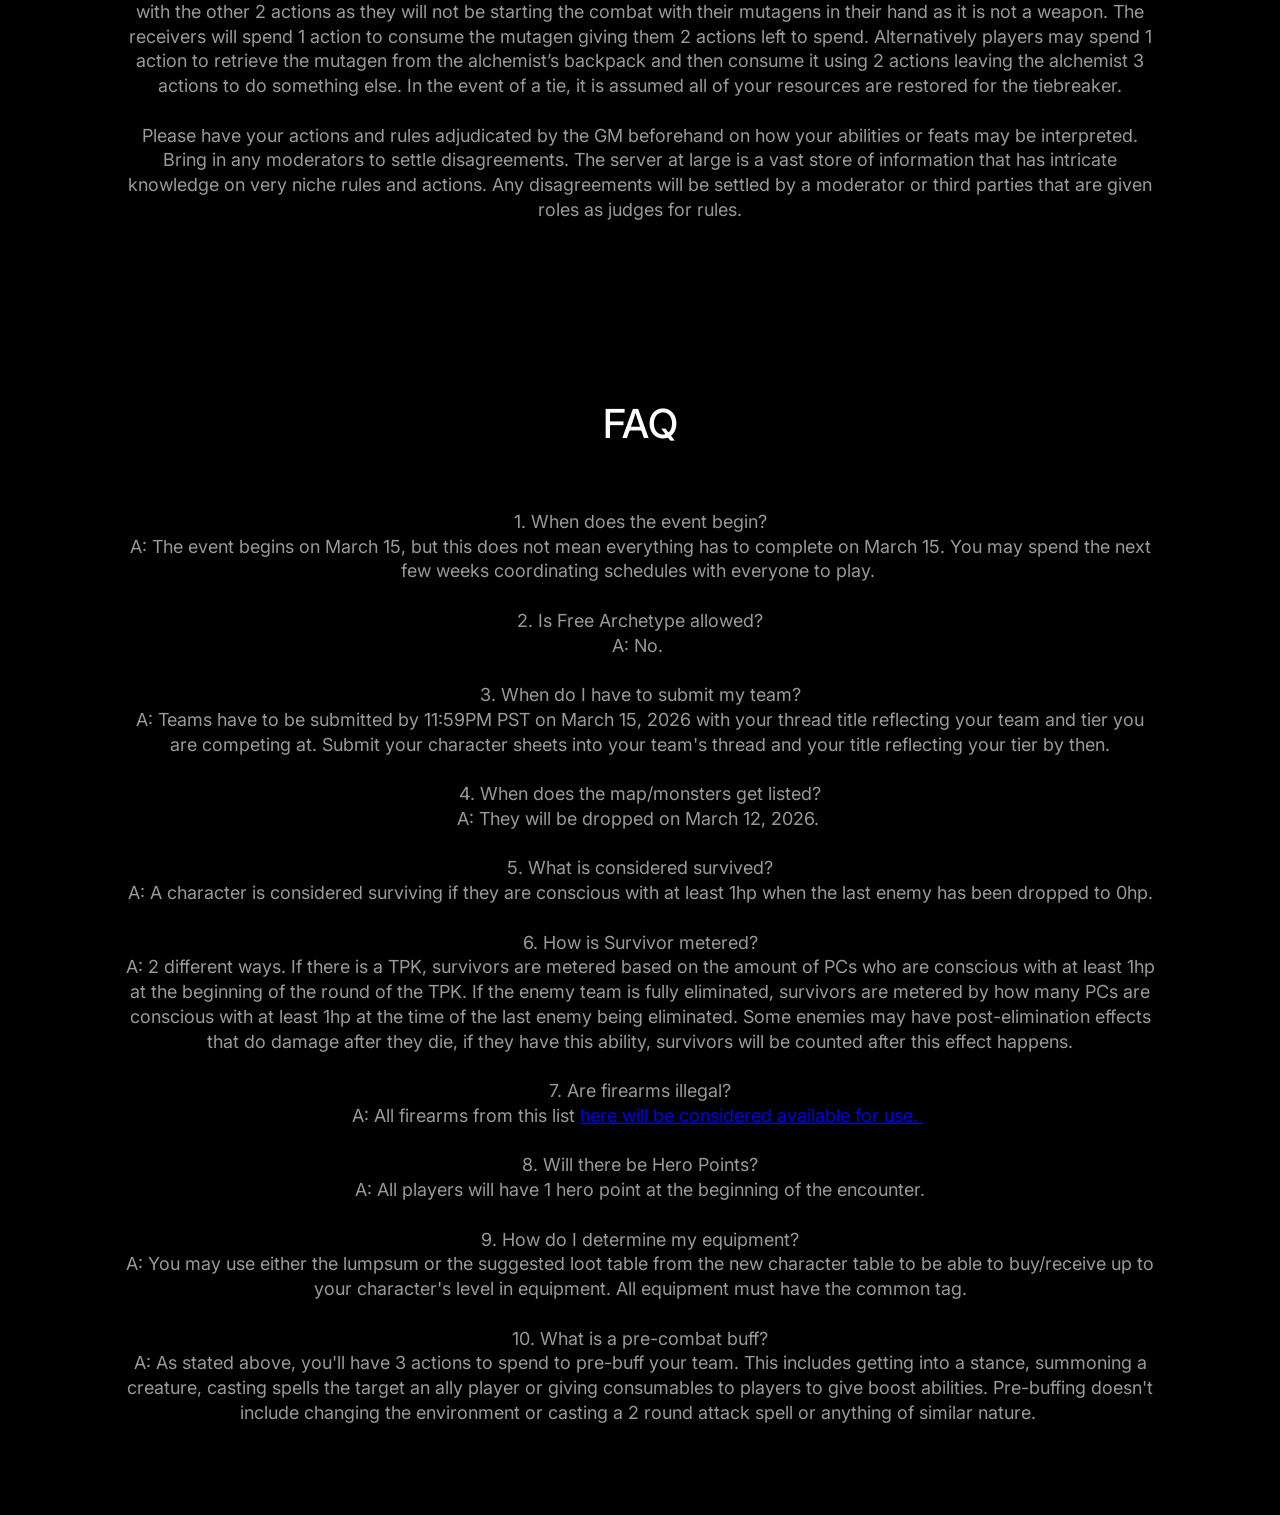
==== commit f16e4f33: "Add files via upload" ====
--- a/index.html
+++ b/index.html
@@ -2,7 +2,7 @@
 <html
   lang="en"
   data-ws-project="9b7078dc-49af-4783-a4c2-e20b7708b9e9"
-  data-ws-last-published="2026-03-02T18:16:48.277Z"
+  data-ws-last-published="2026-03-03T17:42:01.138Z"
 >
   <head>
     <link
@@ -448,10 +448,12 @@
                 class="w-element"
                 >Anything with the rare tag is not available for use.
                 Feats/Abilities/Spells/Items/Etc from any Adventure Path will
-                not be allowed. </b
+                not be allowed. Free Archetype will not be a variant rule
+                used.</b
               ><br /><br />You can outfit your party with the allotted treasure
-              from the treasure table here with the modification of being buying
-              items to your character&#x27;s level instead of PL-1:
+              from the treasure table here with the modification of being
+              buying/receiving items to your character&#x27;s level instead of
+              PL-1:
               <a
                 href="https://2e.aonprd.com/Rules.aspx?ID=2662"
                 target="_blank"
@@ -512,25 +514,27 @@
               Scoring is based on the difficulty of the monster and how many
               rounds it takes for you to kill the monsters or how long you
               survived. You only get points for the enemies you eliminated and
-              you only get points for how many members survived in the previous
-              round before the TPK. For example if you eliminated 3xPL+0  and
-              took 3 rounds to kill them and you TPK on the 4th round. Your
-              score would be 12pts as 3xPL+0 = 6pts and you survived to the 3rd
-              round. You would get additional points based on how many survivors
-              made it to the 3rd round:<br /><br />22 if all 4 of you made it to
-              the 3rd round<br />20 if 3 of you made it to the 3rd round<br />18
-              if 2 of you made it to the 3rd round<br />16 if only 1 made it to
-              the 3rd round<br /><br />There is only a maximum of 40pts that can
-              be achieved in this event. There will be a champion team for each
-              Grand Prix Class. If there is a tie for the #1 spot, the winner
-              will be determined by each team picking a hero to represent the
-              team and making a single strike or spell or feat with no
-              preparation or prebuff bonuses to the character. The other party
-              members may be positioned in any configuration around the monster
-              but cannot otherwise interact with the monster unless the hero has
-              a feat that allows other party members to act with a reaction or
-              can benefit from the positional configuration in some way.
-              Whichever team does the most damage in totality to
+              you only get points for how many members survived at the beginning
+              of the round where combat ends. For example if you eliminated
+              3xPL+0  and took 3 rounds to kill them and you TPK on the 4th
+              round. Your score would be 12pts as 3xPL+0 = 6pts and you survived
+              to the 3rd round. You would get additional points based on how
+              many survivors made it to the beginning of the 3rd round:<br /><br />22
+              if all 4 of you made it to the beginning of the 3rd round<br />20
+              if 3 of you made it to the beginning of the 3rd round<br />18 if 2
+              of you made it to the beginning of the 3rd round<br />16 if only 1
+              made it to the beginning of the 3rd round<br /><br />There is only
+              a maximum of 40pts that can be achieved in this event. There will
+              be a champion team for each Grand Prix Class. If there is a tie
+              for the #1 spot, the winner will be determined by each team
+              picking a hero to represent the team and making a single strike or
+              spell or feat with no preparation or prebuff bonuses to the
+              character. The other party members may be positioned in any
+              configuration around the monster but cannot otherwise interact
+              with the monster unless the hero has a feat that allows other
+              party members to act with a reaction or can benefit from the
+              positional configuration in some way. Whichever team does the most
+              damage in totality to
               <b class="w-element">all the creatures</b> on the board will
               determine the winner. <br />
             </p>
@@ -604,6 +608,61 @@
             </p>
           </div>
         </section>
+        <section class="w-box cna0hdz c1mzb2kd">
+          <div
+            class="w-box c1357293 c9jnjeu czr2pxy c155uc7w cry9bxc c1lfjoq7 c1778y6x c1wt8a7g c1s46o9r cdczzub c1fd0kk1 c11gzs80"
+          >
+            <h2
+              class="w-heading c1dxq9cf cy1haag c32myit cwrra4i c12y6bqh c1mpwk4w c74kosi c1qom380 c1357293 c9jnjeu c1dhz37v"
+            >
+              FAQ
+            </h2>
+            <p class="w-element c1qom380 c10psnxv c6k8nt0 c1xtx0lt c14r73oo">
+              1. When does the event begin?<br />A: The event begins on March
+              15, but this does not mean everything has to complete on March 15.
+              You may spend the next few weeks coordinating schedules with
+              everyone to play. <br /><br />2. Is Free Archetype allowed?<br />A:
+              No. <br /><br />3. When do I have to submit my team?<br />A: Teams
+              have to be submitted by 11:59PM PST on March 15, 2026 with your
+              thread title reflecting your team and tier you are competing at.
+              Submit your character sheets into your team&#x27;s thread and your
+              title reflecting your tier by then.<br /><br />4. When does the
+              map/monsters get listed?<br />A: They will be dropped on March 12,
+              2026. <br /><br />5. What is considered survived?<br />A: A
+              character is considered surviving if they are conscious with at
+              least 1hp when the last enemy has been dropped to 0hp.<br /><br />6.
+              How is Survivor metered?<br />A: 2 different ways. If there is a
+              TPK, survivors are metered based on the amount of PCs who are
+              conscious with at least 1hp at the beginning of the round of the
+              TPK. If the enemy team is fully eliminated, survivors are metered
+              by how many PCs are conscious with at least 1hp at the time of the
+              last enemy being eliminated. Some enemies may have
+              post-elimination effects that do damage after they die, if they
+              have this ability, survivors will be counted after this effect
+              happens.<br /><br />7. Are firearms illegal?<br />A: All firearms
+              from this list
+              <a
+                href="https://2e.aonprd.com/Weapons.aspx?include-weapon-groups=firearm&amp;sort=weapon_type-asc+weapon_category-desc+name-asc&amp;display=table&amp;columns=pfs+source+weapon_type+weapon_category+weapon_group+trait+damage+hands+range+reload+bulk+price+level"
+                target="_blank"
+                class="w-element"
+                >here will be considered available for use.
+              </a>
+              <br /><br />8. Will there be Hero Points?<br />A: All players will
+              have 1 hero point at the beginning of the encounter.<br /><br />9.
+              How do I determine my equipment?<br />A: You may use either the
+              lumpsum or the suggested loot table from the new character table
+              to be able to buy/receive up to your character&#x27;s level in
+              equipment. All equipment must have the common tag.<br /><br />10.
+              What is a pre-combat buff?<br />A: As stated above, you&#x27;ll
+              have 3 actions to spend to pre-buff your team. This includes
+              getting into a stance, summoning a creature, casting spells the
+              target an ally player or giving consumables to players to give
+              boost abilities. Pre-buffing doesn&#x27;t include changing the
+              environment or casting a 2 round attack spell or anything of
+              similar nature.
+            </p>
+          </div>
+        </section>
       </main>
       <div style="display: block"></div>
     </div>
@@ -639,13 +698,13 @@
       {}
     </script>
     <script
-      src="/assets/entries/entry-server-routing.DZz5gg_M.js"
+      src="/assets/entries/entry-server-routing.CvT66JqH.js"
       type="module"
       async
     ></script>
     <link
       rel="modulepreload"
-      href="/assets/entries/pages_index.wClcspMA.js"
+      href="/assets/entries/pages_index.BN6v97o1.js"
       as="script"
       type="text/javascript"
     /><link
